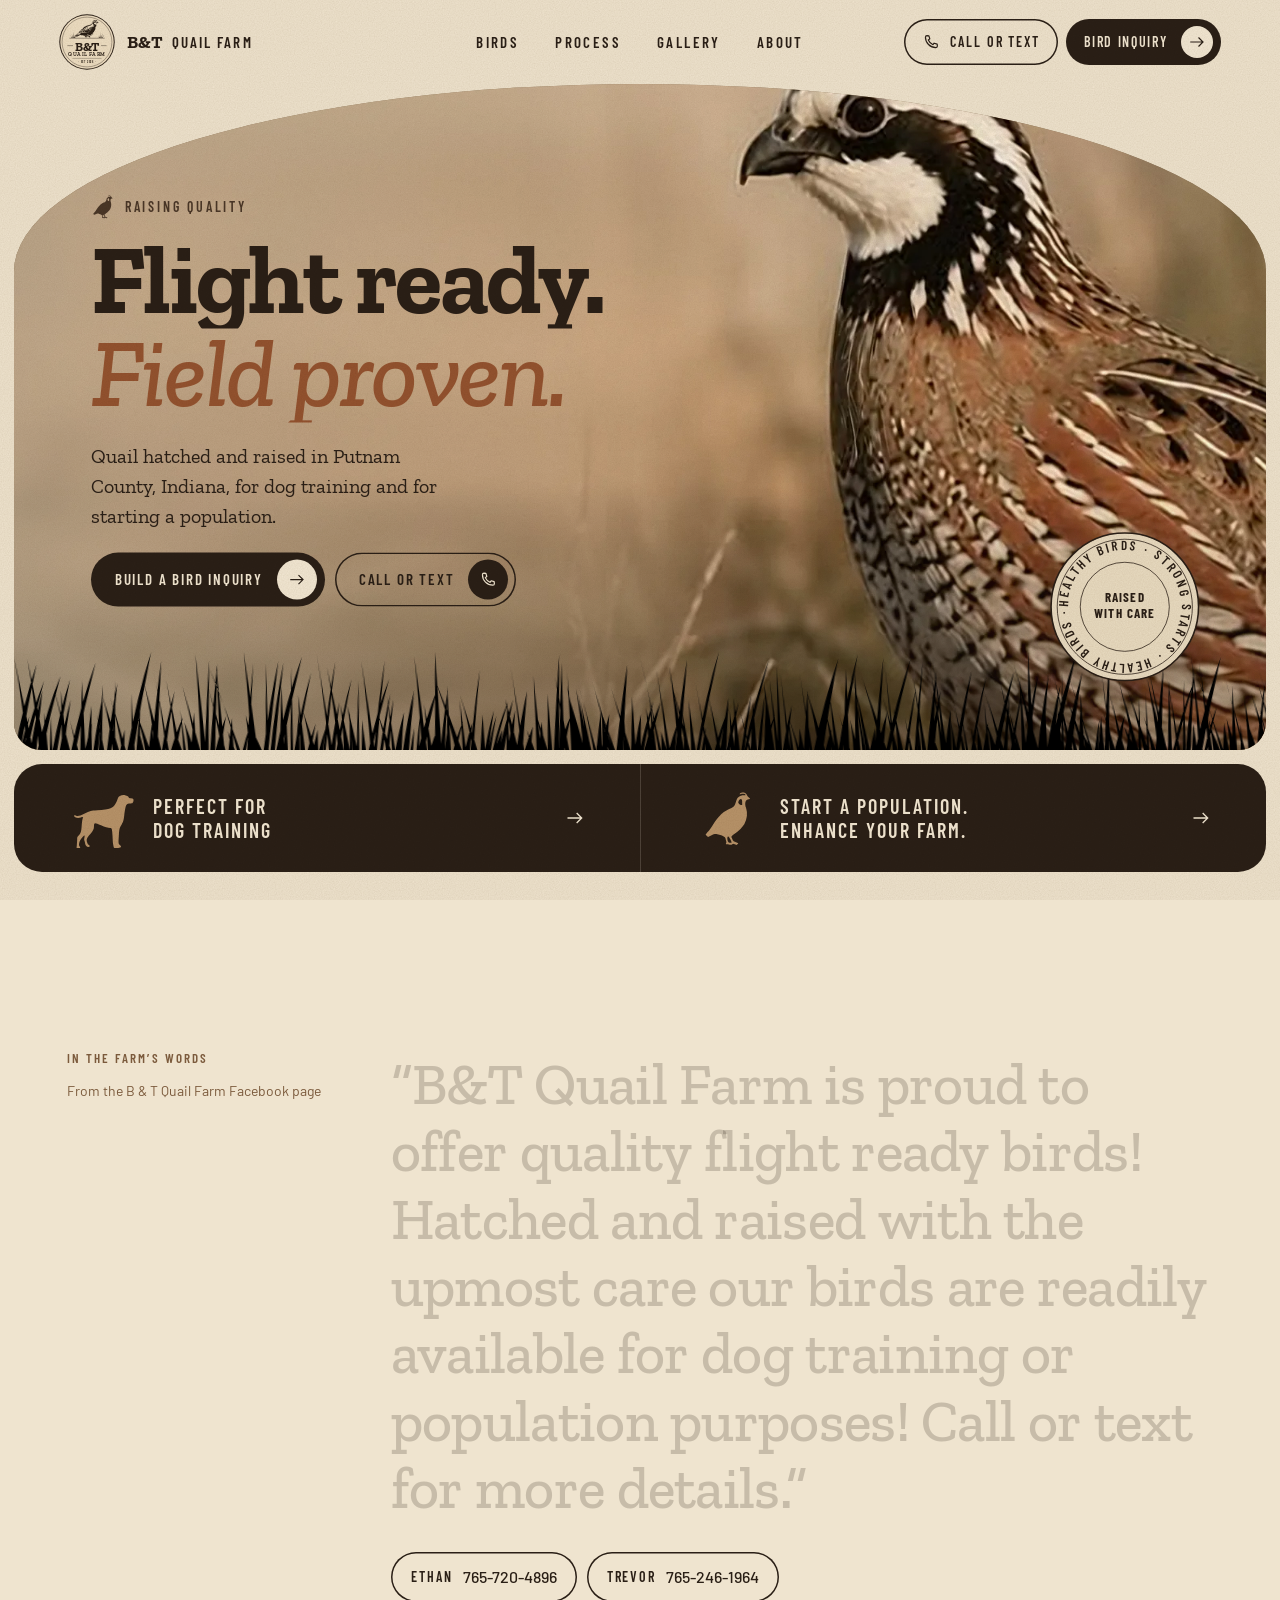
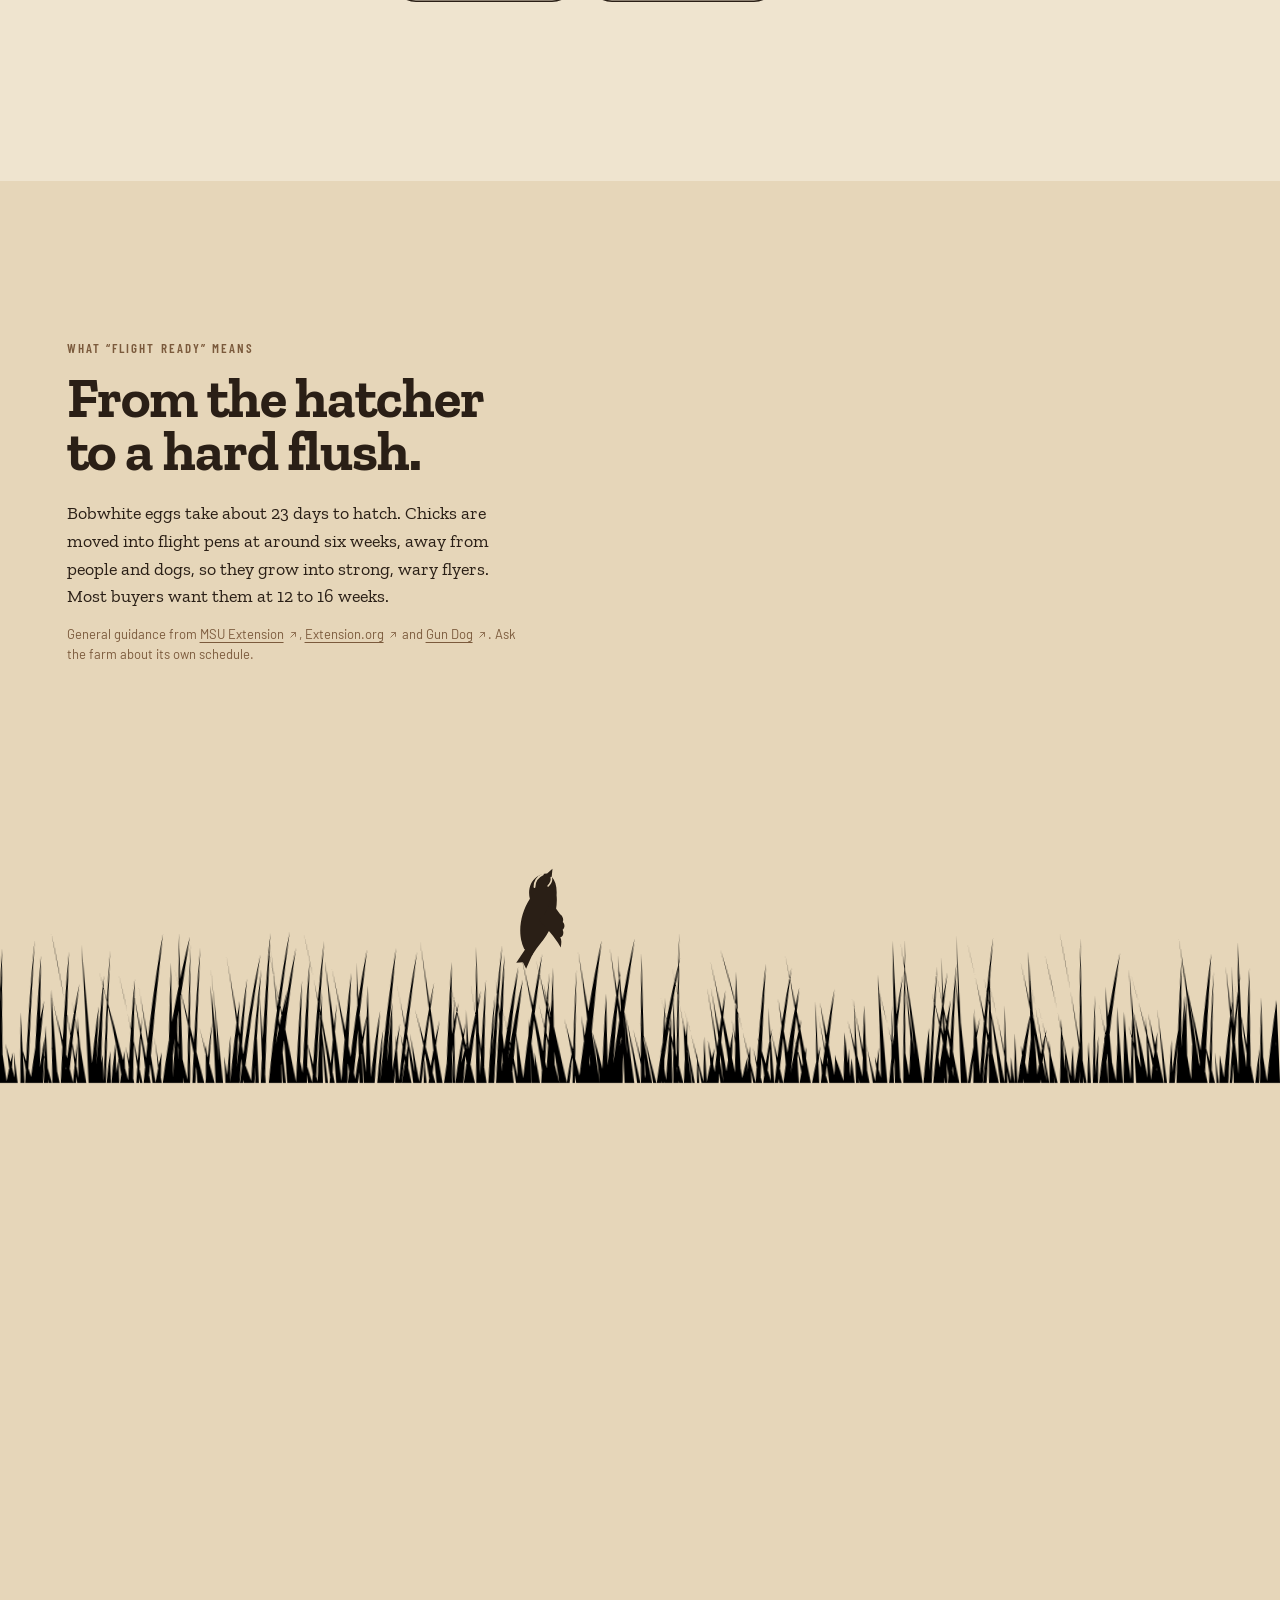
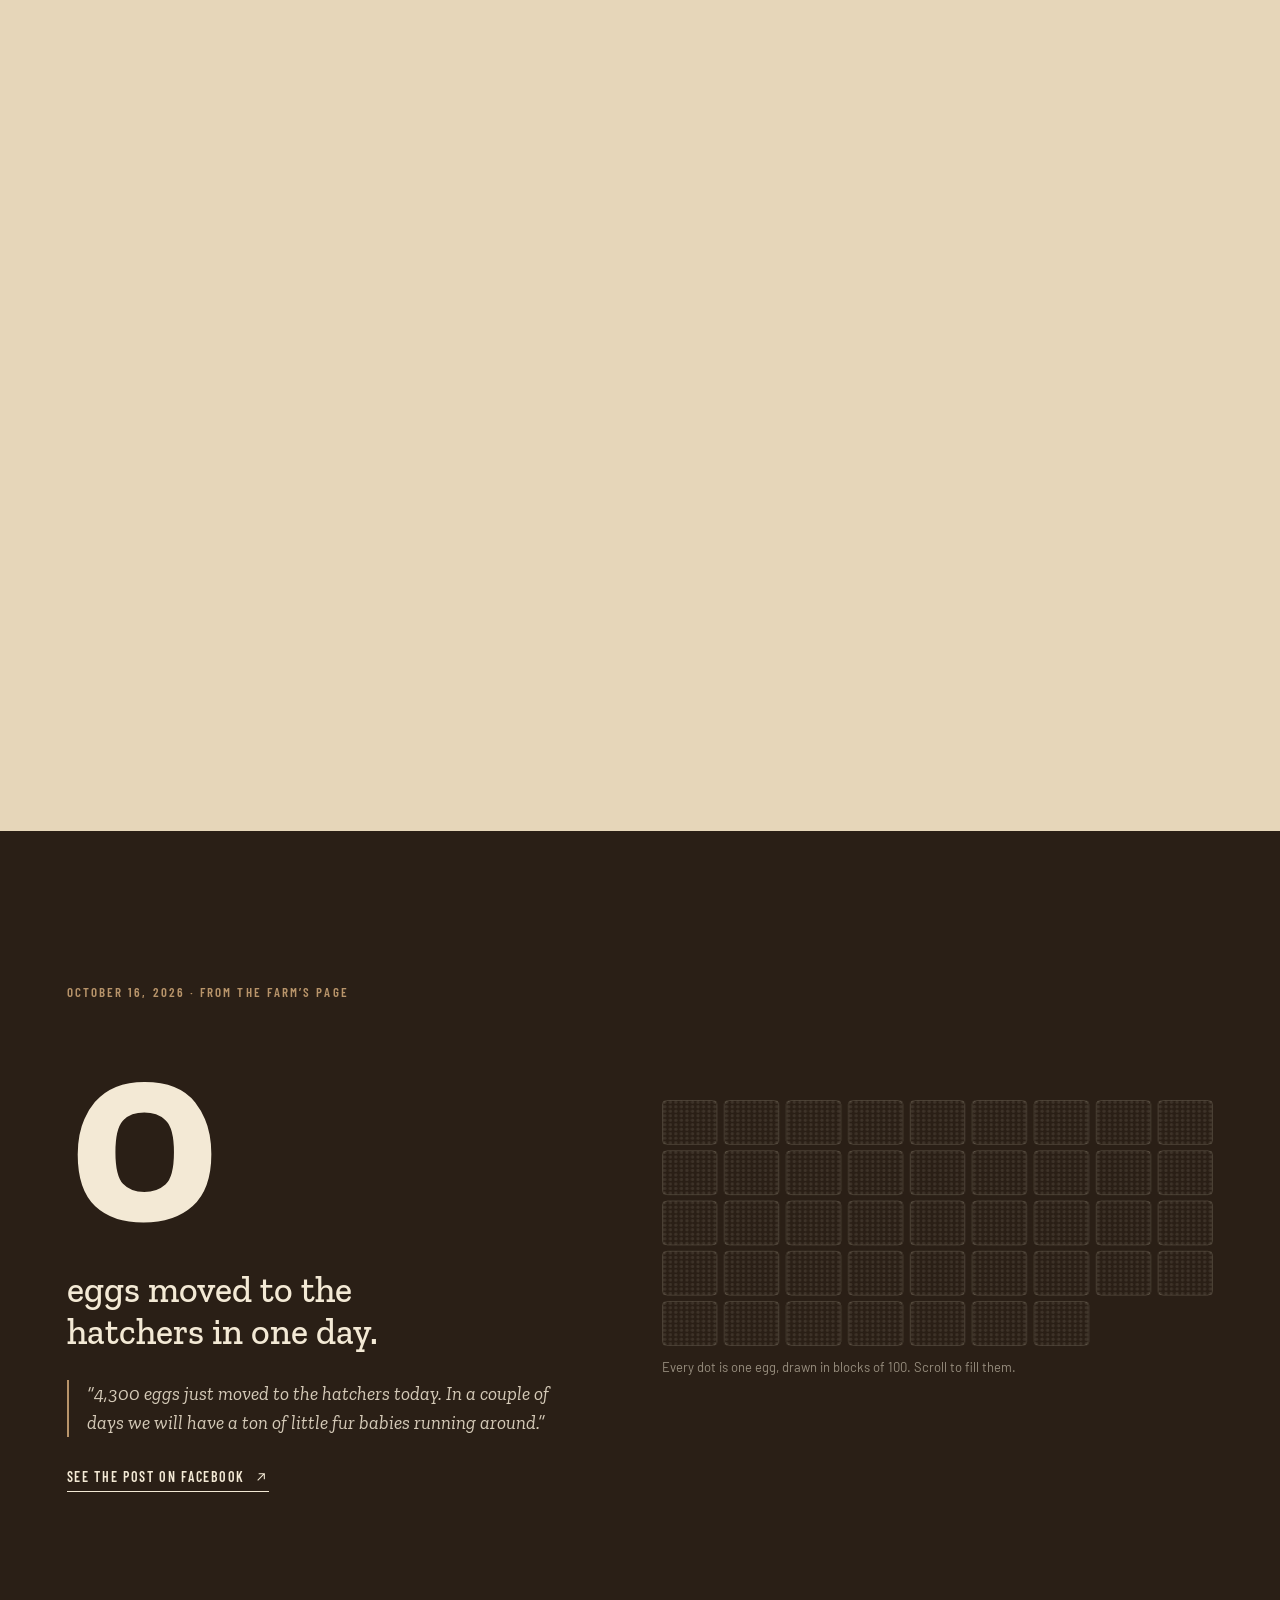
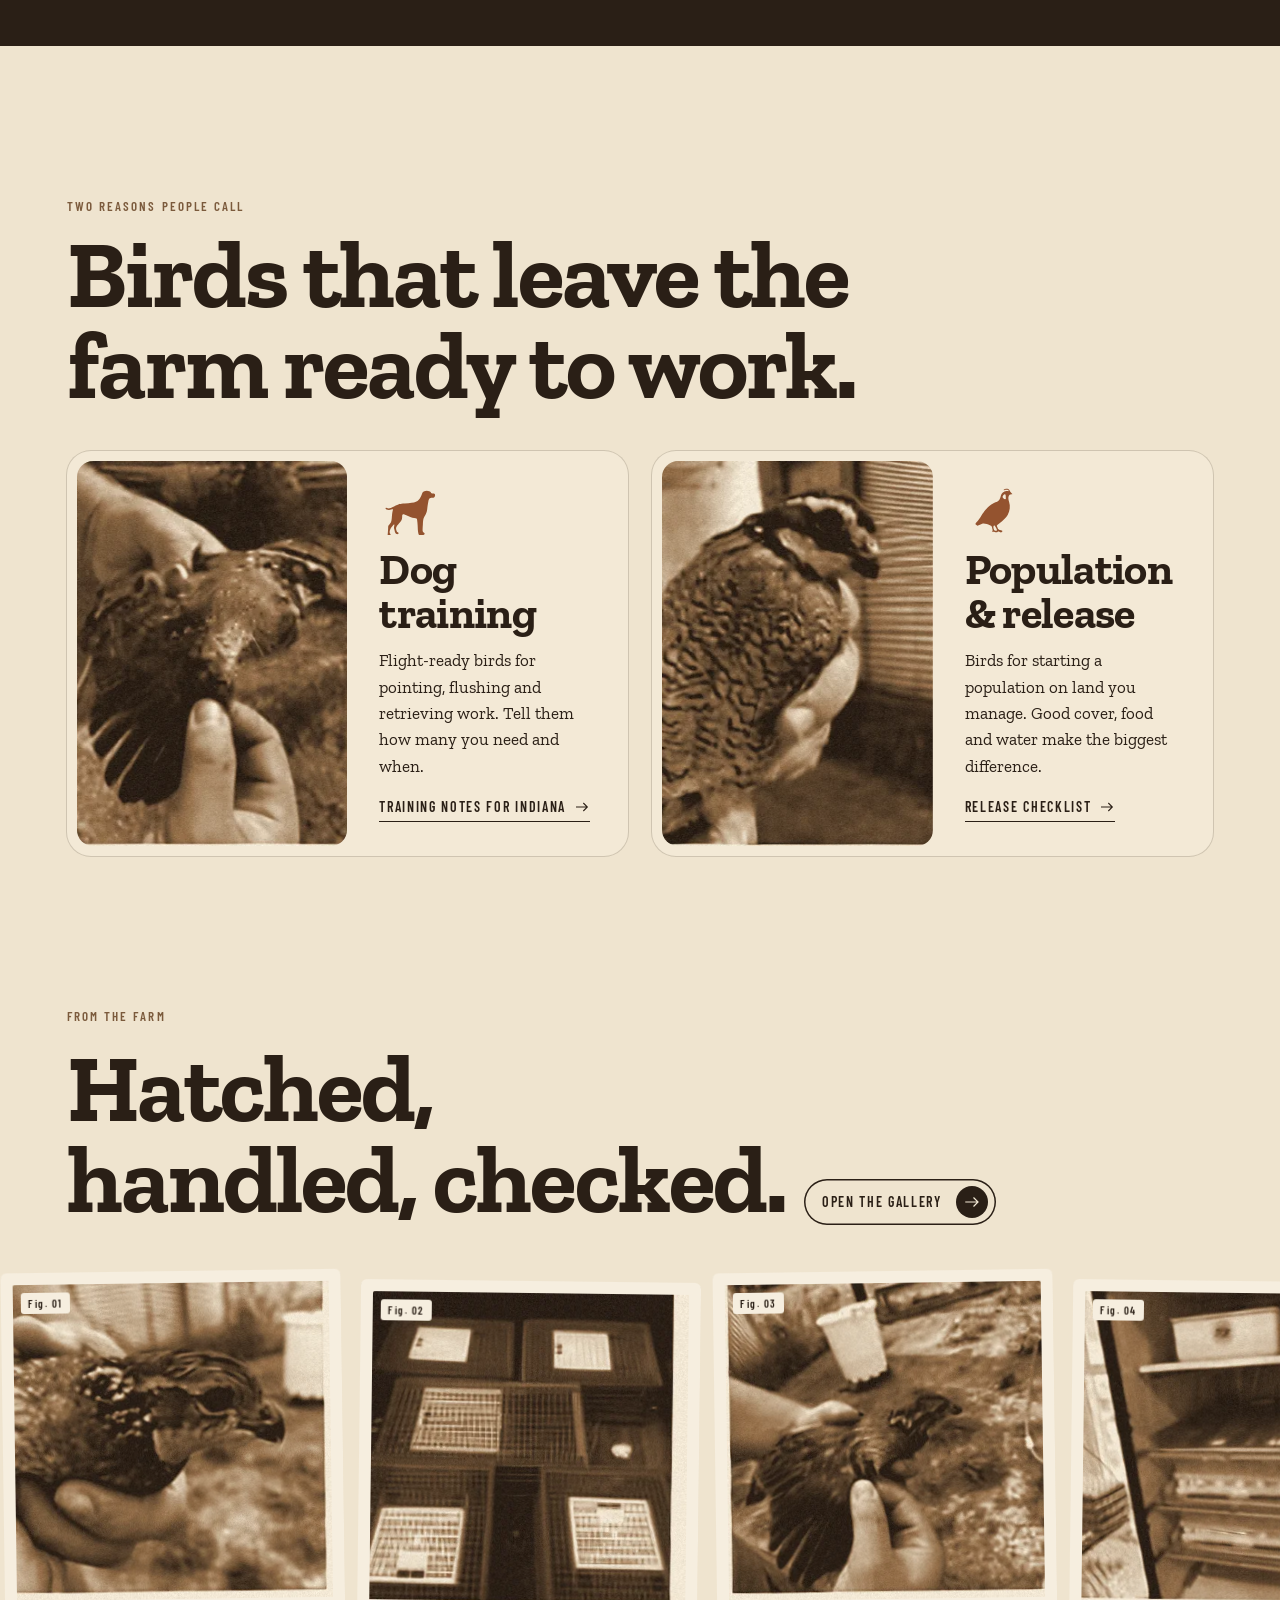
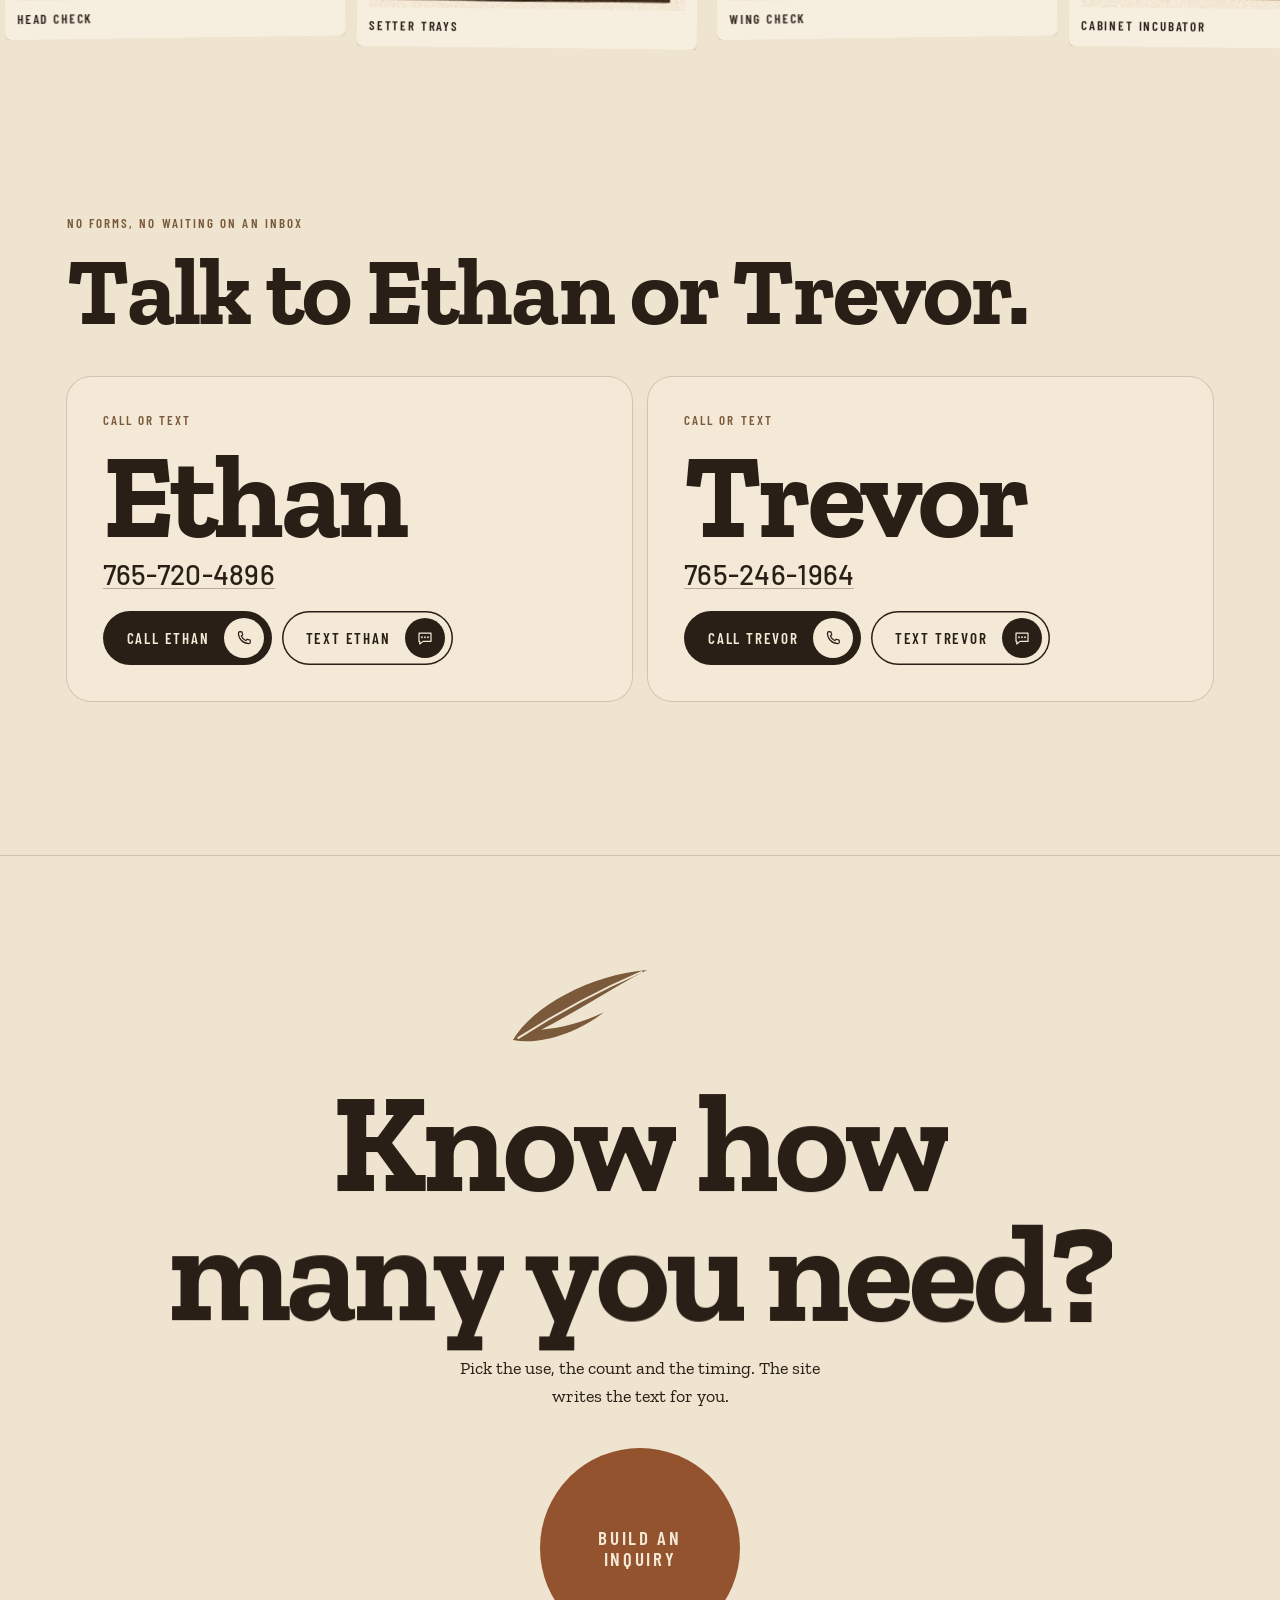
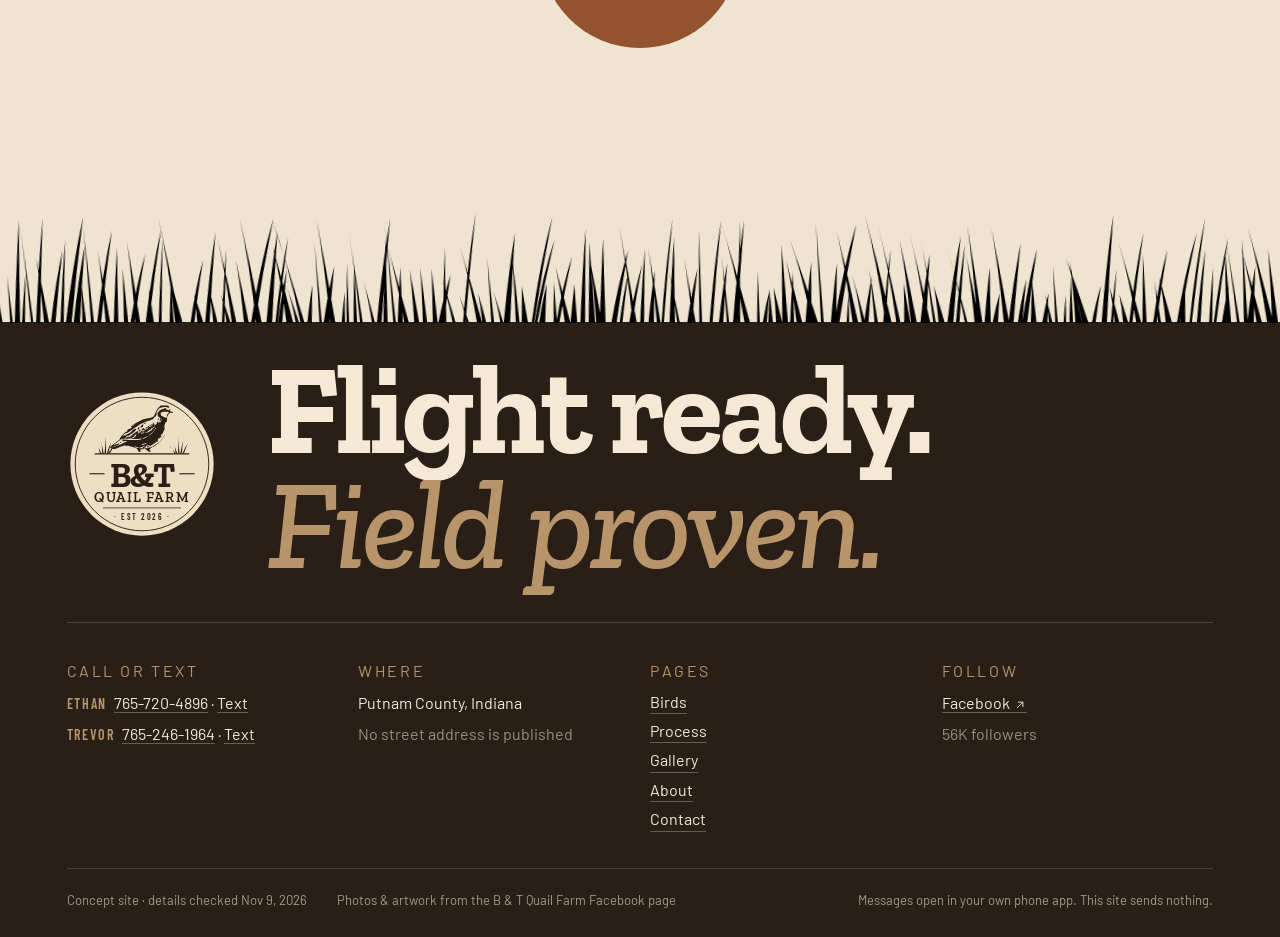
==== index.html @ 7be31422 "B & T Quail Farm concept site" ====
<!doctype html>
<html lang="en" class="no-js">
<head>
<meta charset="utf-8">
<meta name="viewport" content="width=device-width, initial-scale=1, viewport-fit=cover">
<title>B &amp; T Quail Farm · Flight ready quail · Putnam County, Indiana</title>
<meta name="description" content="Flight ready quail, hatched and raised in Putnam County, Indiana, for dog training and population purposes. Call or text Ethan or Trevor.">
<meta name="theme-color" content="#EFE4CF">
<meta property="og:title" content="B &amp; T Quail Farm · Flight ready quail · Putnam County, Indiana"><meta property="og:description" content="Flight ready quail, hatched and raised in Putnam County, Indiana, for dog training and population purposes. Call or text Ethan or Trevor."><meta property="og:type" content="website"><meta property="og:url" content="https://justuseflint.github.io/bt-quail-farm/"><meta property="og:image" content="https://justuseflint.github.io/bt-quail-farm/assets/img/og.jpg">
<meta name="twitter:card" content="summary_large_image">
<meta name="format-detection" content="telephone=no">
<link rel="canonical" href="https://justuseflint.github.io/bt-quail-farm/">
<link rel="icon" href="assets/img/favicon.png" type="image/png"><link rel="apple-touch-icon" href="assets/img/apple-touch-icon.png">
<link rel="preconnect" href="https://fonts.googleapis.com"><link rel="preconnect" href="https://fonts.gstatic.com" crossorigin>
<link rel="stylesheet" href="https://fonts.googleapis.com/css2?family=Zilla+Slab:ital,wght@0,400;0,500;0,600;0,700;1,400;1,500;1,600&family=Barlow+Condensed:wght@500;600;700&family=Barlow:wght@400;500;600&display=swap">
<link rel="stylesheet" href="assets/css/site.css">
<script type="application/ld+json">{"@context":"https://schema.org","@type":"LocalBusiness","name":"B & T Quail Farm","description":"Flight ready quail for dog training or population purposes.","telephone":"+1-765-246-1964","areaServed":"Putnam County, Indiana","address":{"@type":"PostalAddress","addressRegion":"IN","addressCountry":"US"},"sameAs":["https://www.facebook.com/people/B-T-Quail-Farm/61564725734105/"]}</script>
<script>(function(d,w){var h=d.documentElement;h.className=h.className.replace('no-js','js');var rm=w.matchMedia&&w.matchMedia('(prefers-reduced-motion: reduce)').matches;if(!rm){h.classList.add('motion');try{if(sessionStorage.getItem('bt-pt')==='1')h.classList.add('pt-in')}catch(e){}}else{h.classList.add('no-motion')}setTimeout(function(){if(!w.__btReady){h.classList.remove('motion','pt-in');h.classList.add('no-motion')}},4500)})(document,window)</script>
</head>
<body data-page="home">
<svg width="0" height="0" style="position:absolute" aria-hidden="true" focusable="false"><defs>
<symbol id="i-dog" viewBox="0 0 200 180"><path fill="currentColor" d="M27.5 170.8C28.0 165.7 28.4 158.8 28.5 155.5C28.7 147.0 28.6 147.4 33.0 142.6C39.5 135.5 40.9 131.2 42.0 113.8C42.6 105.3 43.8 96.2 44.7 93.3C46.8 86.7 46.3 86.2 39.7 88.5C30.6 91.6 19.0 88.8 19.0 83.6C19.0 81.2 20.7 80.8 23.9 82.5C30.0 85.6 35.3 84.6 49.7 77.5C68.5 68.2 69.2 68.0 88.5 66.9C127.8 64.7 137.3 60.7 145.9 42.7C148.0 38.2 150.1 33.0 150.4 31.3C151.7 25.4 159.4 21.0 168.3 21.0C172.1 21.0 182.0 24.6 182.0 25.9C182.0 28.2 186.4 31.0 189.8 31.0C195.6 31.0 198.3 33.4 197.5 37.9C196.3 44.6 194.9 45.6 186.9 46.3C177.3 47.1 175.7 48.7 173.1 59.9C172.0 64.6 170.6 73.9 169.9 80.5C168.4 95.9 167.0 100.9 162.0 109.3C155.3 120.3 155.0 121.7 153.5 142.9C152.0 165.8 152.1 167.2 156.6 170.8C163.6 176.4 159.9 180.0 147.1 180.0C140.5 180.0 139.1 179.7 138.5 178.2C136.7 173.5 135.1 162.5 135.1 154.0C135.0 143.0 133.3 125.5 132.0 122.2C131.3 120.6 130.2 120.0 127.7 120.0C120.4 120.0 111.9 117.6 100.0 112.0C80.4 102.9 79.0 103.1 79.0 114.9C79.0 123.5 76.4 128.8 67.4 139.0C56.9 150.9 55.7 154.3 58.5 163.8C59.7 167.7 60.8 169.4 62.9 170.5C68.1 173.1 67.4 177.0 61.7 177.0C57.6 177.0 53.4 172.5 52.5 167.0C52.1 164.5 51.1 160.8 50.4 158.6C49.2 155.4 49.2 153.6 50.2 148.9C51.8 140.8 50.7 140.6 44.3 147.5C35.3 157.0 31.5 170.0 35.9 175.6C39.0 179.5 38.6 180.0 32.4 180.0L26.7 180.0L27.5 170.8Z"/></symbol>
<symbol id="i-quail" viewBox="0 0 185 210"><path fill="currentColor" d="M95.3 197.5C93.4 196.7 90.6 196.4 88.5 196.7C84.7 197.3 84.3 196.6 86.2 192.5C87.1 190.5 87.0 188.8 85.7 184.3C84.8 181.1 83.9 177.3 83.6 175.9C82.8 172.0 75.3 167.8 62.6 164.0C49.1 160.1 46.6 160.3 33.2 166.5L22.8 171.3L18.7 168.3C16.4 166.7 14.4 164.8 14.3 164.0C14.1 163.2 17.6 158.4 22.1 153.5C26.5 148.6 32.8 140.0 36.2 134.5C48.8 113.9 53.4 107.8 66.9 93.6C72.9 87.2 88.5 77.0 98.7 72.7C112.7 66.8 116.2 62.8 120.1 48.9C123.6 36.3 126.8 31.9 135.1 28.0C141.5 25.1 142.8 24.8 148.1 25.4C153.5 26.0 154.0 25.9 154.0 24.1C154.0 20.2 144.5 18.6 137.8 21.4C133.5 23.2 131.8 22.0 134.5 19.0C136.7 16.6 144.1 15.0 148.6 16.0C153.0 17.0 157.7 21.3 159.6 26.1C160.4 28.0 163.1 31.3 165.5 33.4C171.1 38.1 171.1 39.0 165.5 39.0C153.5 39.0 149.6 52.3 156.0 71.0C161.7 87.7 159.3 108.9 149.9 125.7C144.3 135.6 130.3 149.9 115.9 160.3C103.7 169.1 103.4 169.6 105.9 175.3C107.0 177.6 108.3 180.7 108.9 182.2C110.0 185.2 113.3 187.2 122.4 190.4C129.6 193.0 130.2 194.1 125.4 197.0L121.8 199.3L116.6 197.1C110.3 194.5 109.8 194.5 107.5 197.0C105.4 199.4 100.1 199.6 95.3 197.5ZM104.9 189.2C104.9 186.1 97.1 172.1 94.6 170.5C90.6 168.1 88.7 176.6 91.4 184.3C93.6 190.2 95.7 192.0 100.7 192.0C104.7 192.0 105.0 191.8 104.9 189.2ZM142.2 56.0C142.0 54.1 141.9 49.9 141.9 46.8C142.1 34.7 132.4 36.2 128.5 48.9C127.4 52.4 135.3 60.2 139.5 59.8C142.3 59.5 142.5 59.2 142.2 56.0Z"/></symbol>
<symbol id="i-engr" viewBox="0 0 430 274"><path fill="currentColor" d="M189.5 266.0C185.0 256.8 184.0 255.7 178.5 254.0C176.3 253.3 171.3 251.0 167.5 249.0C162.8 246.4 158.1 244.8 153.0 244.0C148.9 243.3 143.3 241.9 140.7 240.9C137.9 239.8 133.4 239.0 129.9 239.0C126.6 239.0 120.9 238.5 117.2 237.9C110.8 236.8 110.1 236.9 99.0 240.5C92.7 242.5 82.1 246.6 75.5 249.5C56.5 257.8 54.2 258.4 42.8 257.7C32.1 257.1 27.7 255.4 25.0 250.8C22.7 246.6 24.4 244.9 47.7 227.0C81.5 201.0 82.0 200.6 82.0 196.5C82.0 193.7 83.2 191.6 87.7 186.3C100.5 170.9 122.5 150.0 121.9 153.7C121.2 157.6 124.1 158.2 125.8 154.5C127.3 151.2 127.3 151.0 125.5 151.0C123.3 151.0 125.7 146.5 130.4 142.1C133.3 139.3 134.9 138.6 138.4 138.5C145.2 138.2 157.5 127.0 150.9 127.0C145.9 127.0 149.5 123.1 166.7 110.3C175.5 103.8 195.4 92.6 200.5 91.4C202.2 91.1 204.8 89.9 206.5 89.0C214.4 84.3 229.8 79.5 248.5 76.0C268.1 72.2 281.4 66.5 285.4 60.2C286.7 58.1 290.1 50.5 292.9 43.3C299.5 26.6 304.0 19.6 315.4 8.8L324.5 0.0L346.1 0.0L367.6 -0.0L370.2 2.7C373.3 6.1 375.0 9.3 375.0 11.8C375.0 14.4 367.7 13.8 360.5 10.7C351.9 7.0 338.9 7.6 327.3 12.2C315.7 16.8 313.5 18.5 306.2 27.9C300.8 34.9 300.3 36.0 299.7 41.9C299.3 47.2 299.5 48.6 300.8 49.6C302.2 50.6 302.1 51.2 299.4 55.3C297.8 57.8 295.7 61.2 294.7 63.0C293.8 64.7 291.6 66.7 290.0 67.3C288.3 68.0 287.0 69.2 287.0 70.2C287.0 71.1 285.6 73.1 283.9 74.7C282.2 76.2 279.1 79.2 277.1 81.3C273.2 85.3 272.0 85.7 269.1 83.8C267.5 82.8 266.8 83.1 264.9 85.3C263.1 87.2 259.9 88.6 252.5 90.5C234.6 95.3 209.1 107.0 189.3 119.6C174.1 129.3 164.4 135.9 158.7 140.4C148.5 148.4 129.1 161.0 126.9 161.0C123.0 161.0 106.2 170.0 102.5 174.1C96.9 180.3 98.8 182.3 105.8 177.5C110.7 174.1 114.3 174.3 110.8 177.8C107.7 180.9 111.4 179.6 117.4 175.6C121.0 173.1 125.6 170.4 127.5 169.6C129.5 168.7 132.4 167.1 134.0 166.0C135.5 164.9 138.1 164.0 139.6 164.0C141.8 164.0 144.2 162.1 151.2 154.5C161.4 143.6 164.8 141.0 169.9 139.9C171.9 139.4 174.7 138.8 176.2 138.4C185.3 136.2 176.7 151.1 165.0 157.8C162.5 159.2 159.2 161.5 157.5 163.0C154.8 165.4 148.7 169.8 136.4 178.2C132.0 181.1 128.2 181.8 126.3 179.9C125.5 179.1 124.8 179.4 123.9 181.1C123.2 182.4 120.0 186.4 116.7 190.0L110.8 196.5L102.4 196.6C96.6 196.7 93.4 197.2 92.2 198.2C91.3 199.0 88.4 200.8 85.9 202.3C83.4 203.7 77.9 207.8 73.7 211.3C69.6 214.9 62.3 220.6 57.6 224.0C49.4 229.9 47.0 232.4 47.0 234.9C47.0 236.8 48.7 236.1 53.6 232.0C58.9 227.6 61.6 227.0 63.6 229.8C64.8 231.4 65.2 231.2 69.2 227.2C71.6 224.9 74.3 223.0 75.1 223.0C77.0 223.0 81.4 227.5 80.7 228.7C78.6 232.1 54.2 242.0 37.5 246.3C35.3 246.8 32.8 247.9 32.0 248.6C28.5 251.9 41.7 249.1 50.7 244.6C53.4 243.3 58.6 241.4 62.5 240.5C66.3 239.5 75.1 236.1 82.0 232.8C116.4 216.4 124.0 212.5 123.7 211.6C123.3 210.5 120.0 210.5 107.0 211.3C101.1 211.6 100.2 211.4 97.8 209.1C91.6 203.5 95.4 200.8 107.5 202.1C136.1 205.2 172.2 206.1 186.8 204.0C202.2 201.8 212.0 198.9 212.0 196.4C212.0 194.6 209.8 194.6 197.3 196.5C179.7 199.1 146.0 200.1 146.0 198.0C146.0 197.6 149.1 196.4 153.0 195.5C156.8 194.6 162.0 192.5 164.5 190.9C167.6 188.9 169.8 188.2 171.4 188.6C174.1 189.2 175.8 187.4 174.1 185.7C172.1 183.7 173.0 181.1 177.0 177.1C181.6 172.6 182.0 171.0 178.6 171.0C175.2 171.0 167.3 178.7 166.8 182.5C166.4 186.1 155.1 192.5 147.2 193.5C144.6 193.8 140.2 194.8 137.5 195.7C130.8 197.8 117.5 198.7 116.5 197.0C113.8 192.7 126.3 185.5 136.5 185.5C144.0 185.5 151.0 181.9 151.0 178.1C151.0 175.2 153.8 172.3 158.7 170.0C161.3 168.8 165.2 166.3 167.5 164.6C174.8 158.7 186.6 151.0 188.3 151.0C189.4 151.0 190.0 151.8 190.0 153.4C190.0 154.8 190.4 156.2 191.0 156.5C192.9 157.6 192.0 160.4 188.8 163.7C184.0 168.7 185.7 168.4 195.4 162.6C203.9 157.5 206.9 154.5 207.0 150.9C207.0 148.1 210.0 147.8 211.0 150.4C212.0 153.2 214.5 154.3 216.9 153.0C218.1 152.4 219.8 152.5 221.9 153.3C225.9 154.8 228.4 153.4 228.8 149.4C229.4 144.5 225.1 143.0 220.8 146.8C219.4 147.9 218.5 148.0 215.6 147.0C210.1 145.2 210.8 141.6 217.7 137.0C223.7 132.9 226.3 133.5 228.3 139.2C228.6 140.1 230.0 141.6 231.4 142.5C233.9 144.2 234.2 144.1 240.2 141.0C248.7 136.6 253.0 133.2 253.0 130.9C253.0 127.8 248.3 128.6 243.5 132.6C238.8 136.4 234.8 136.9 234.2 133.7C233.9 132.4 235.3 131.3 239.7 129.3C242.9 127.9 246.9 125.6 248.6 124.3C250.3 123.0 252.2 122.0 252.9 122.0C253.6 122.0 255.9 120.2 258.1 118.1C261.5 114.6 266.9 112.0 270.7 112.0C273.1 112.0 279.0 105.8 279.0 103.4C279.0 100.2 280.6 100.3 281.4 103.6C281.8 105.0 283.6 107.0 285.5 108.1C289.1 110.3 289.2 112.0 285.6 115.0C283.2 116.9 283.7 119.0 286.4 119.0C287.9 119.0 290.1 117.5 292.5 114.8C294.6 112.4 297.4 109.8 298.9 108.9C300.9 107.7 301.5 106.5 301.6 103.7C301.6 99.9 306.6 94.0 309.7 94.0C311.6 94.0 311.3 96.4 309.0 98.5C307.2 100.1 306.2 104.0 307.6 104.0C308.7 104.0 312.6 101.7 314.8 99.6C317.1 97.5 317.2 97.5 318.6 99.4C321.2 103.0 324.9 98.9 327.6 89.5C330.3 80.4 330.3 80.0 329.1 80.0C328.6 80.0 327.7 81.5 327.1 83.2C325.3 88.2 320.9 94.0 318.9 94.0C316.2 94.0 316.5 91.3 319.7 86.7C323.7 81.0 322.6 71.0 318.0 71.0C316.6 71.0 315.6 70.0 314.8 67.9C314.1 65.8 313.2 65.0 312.1 65.3C307.5 66.6 307.5 66.6 307.3 62.0C307.3 59.5 306.7 54.9 306.0 51.8C304.9 46.3 304.9 45.8 307.3 41.7C312.6 32.7 322.9 25.1 334.0 21.9C336.5 21.2 339.8 19.8 341.3 18.7C349.2 13.3 362.5 17.4 359.0 24.1C357.5 26.7 358.3 27.5 360.8 26.1C363.7 24.5 366.7 24.7 370.0 26.6C373.4 28.7 376.0 27.9 376.0 24.8C376.0 20.1 377.8 19.2 380.6 22.5L383.3 25.4L380.0 28.1C375.8 31.6 376.2 34.4 381.0 34.8C382.9 35.0 384.9 35.6 385.4 36.1C386.0 36.6 388.1 37.0 390.1 37.0C392.9 37.0 394.3 37.6 395.4 39.2C398.5 43.6 397.7 44.2 389.7 43.5C380.7 42.6 378.6 43.5 371.4 51.2C364.0 59.0 361.6 66.5 361.5 83.2C361.4 96.0 360.2 100.6 357.6 98.0C357.1 97.5 356.2 97.0 355.8 97.0C353.6 97.0 343.0 128.6 343.0 135.3C343.0 139.6 344.7 137.6 346.0 131.7C346.6 128.9 347.8 125.2 348.6 123.5C350.0 120.5 350.0 120.6 349.4 125.5C349.1 128.2 348.8 132.4 348.9 134.6C349.0 137.8 348.2 140.0 345.7 143.8C343.8 146.5 341.0 152.4 339.4 157.0C336.4 165.8 332.3 171.4 329.6 170.4C328.5 170.0 327.4 171.3 325.5 175.6C322.7 182.0 322.7 184.6 325.5 181.2C328.1 178.3 329.0 178.4 329.0 181.8C329.0 185.9 326.4 189.0 323.0 189.0C320.7 189.0 319.5 189.8 317.8 192.5C316.5 194.4 314.7 196.0 313.7 196.0C310.9 196.0 306.0 198.9 306.0 200.5C306.0 201.3 306.7 202.0 307.5 202.0C309.1 202.0 309.5 204.1 308.2 205.4C307.8 205.8 307.0 208.3 306.5 210.8C305.5 215.3 305.3 215.5 302.4 215.2C299.8 215.0 298.2 215.9 292.7 220.9C289.1 224.1 283.3 228.2 279.8 229.9C272.9 233.3 272.0 233.9 264.4 238.7C261.2 240.6 258.5 241.7 257.2 241.4C255.9 241.0 254.1 241.9 251.7 243.9C248.0 247.2 243.3 248.0 242.4 245.5C241.5 243.2 243.6 241.4 248.8 240.0C255.9 238.2 258.0 237.2 258.0 235.5C258.0 233.6 254.9 233.6 246.8 235.6C240.5 237.1 237.0 239.7 237.0 242.9C236.9 245.7 233.4 249.3 228.9 250.9C225.8 252.1 224.4 253.2 224.0 255.0C223.3 257.8 215.9 260.2 210.7 259.2C205.2 258.3 202.3 264.4 205.0 271.4L206.0 274.0L199.7 274.0L193.4 274.0L189.5 266.0ZM251.0 273.2C251.0 272.8 248.2 270.2 244.9 267.5C241.5 264.8 238.2 262.0 237.6 261.4C235.5 259.4 232.2 258.0 229.6 258.0C226.6 258.0 226.3 256.9 228.8 254.8C230.0 253.7 232.3 253.3 236.8 253.5C241.6 253.7 243.6 253.4 245.3 252.0C246.8 250.8 248.5 250.4 250.7 250.7C253.1 251.1 254.1 250.8 254.6 249.6C255.1 248.4 256.0 248.1 258.9 248.6C261.9 249.1 263.2 248.7 265.6 246.7C267.3 245.3 269.9 244.3 271.9 244.2C274.1 244.2 276.6 243.0 279.1 241.1C281.2 239.4 283.9 237.6 285.2 237.1C288.5 235.9 309.2 221.8 315.2 216.7C322.1 211.0 338.5 190.2 345.1 178.8C349.5 171.3 351.3 169.5 350.1 173.8C346.9 184.9 324.0 213.6 309.1 225.3C299.3 233.0 281.4 244.7 274.5 248.0C267.9 251.1 258.0 259.5 258.0 261.8C258.0 262.5 259.5 264.7 261.3 266.7C268.1 274.5 268.2 274.0 259.1 274.0C254.7 274.0 251.0 273.7 251.0 273.2ZM214.8 253.4C216.0 253.0 217.0 252.0 217.0 251.0C217.0 249.0 221.4 245.0 223.5 245.0C225.1 245.0 230.0 241.2 230.0 239.9C230.0 238.1 226.1 239.0 221.3 242.0C215.1 245.8 202.8 250.0 197.6 250.0L193.5 250.1L195.9 252.0C198.3 254.0 209.3 254.8 214.8 253.4ZM191.2 250.6C193.4 249.0 192.5 248.0 189.1 248.0C186.2 248.0 176.1 245.5 175.2 244.5C174.8 244.2 175.1 243.0 175.8 242.0C177.3 239.6 175.5 239.2 172.6 241.3C169.6 243.5 171.1 246.3 176.9 249.2C182.8 252.2 188.4 252.7 191.2 250.6ZM220.7 231.9C222.2 231.2 226.1 230.4 229.4 229.9C235.0 229.2 240.0 226.7 240.4 224.5C240.6 222.7 235.2 222.8 229.2 224.6C226.1 225.6 222.6 226.5 221.5 226.5C220.4 226.6 218.3 226.7 216.8 226.8C214.9 226.9 213.6 227.9 212.5 230.0L210.9 233.0L214.4 233.0C216.3 233.0 219.1 232.5 220.7 231.9ZM84.2 221.3C80.9 220.0 85.2 215.0 89.7 215.0C91.4 215.0 92.0 215.6 92.0 217.1C92.0 220.6 87.9 222.8 84.2 221.3ZM234.5 190.8C246.1 185.4 251.0 182.5 251.0 180.9C251.0 179.5 248.0 180.5 238.5 185.0C234.1 187.1 228.0 189.6 225.0 190.5C218.5 192.6 215.3 194.9 217.2 196.2C219.1 197.4 222.3 196.4 234.5 190.8ZM259.1 176.2C269.4 169.6 296.0 138.1 296.0 132.6C295.9 130.7 295.6 130.8 293.0 133.8C291.3 135.6 290.0 137.8 290.0 138.7C290.0 140.7 286.1 146.1 280.4 152.0C266.3 166.6 261.9 170.9 257.5 174.7C251.7 179.5 252.6 180.3 259.1 176.2ZM213.4 165.5C213.8 164.3 214.9 164.1 217.8 164.6C222.0 165.3 224.7 163.3 223.6 160.5C222.7 158.0 219.9 157.5 216.8 159.3C215.1 160.2 212.8 161.0 211.5 161.0C208.6 161.0 205.9 163.5 206.6 165.5C207.4 167.5 212.6 167.4 213.4 165.5ZM240.5 161.0C240.8 160.4 243.4 160.0 246.3 160.0C250.9 160.0 251.8 159.6 255.1 156.2C261.7 149.5 267.0 146.0 270.5 146.0C274.3 146.0 276.0 144.2 273.8 142.6C271.5 140.9 272.7 139.2 278.0 136.5C282.9 134.0 288.0 128.9 288.0 126.4C288.0 123.8 283.8 124.9 280.5 128.4C278.8 130.3 275.3 132.8 272.9 134.0C270.5 135.3 266.6 138.0 264.3 140.1C262.1 142.1 258.4 144.8 256.2 145.9C254.0 147.0 251.9 148.8 251.5 149.9C251.2 150.9 249.8 152.1 248.4 152.4C247.0 152.8 245.1 154.4 244.2 156.0C242.6 158.8 242.1 159.0 237.5 158.7C233.5 158.5 232.5 158.8 232.2 160.2C231.8 162.2 239.3 162.9 240.5 161.0ZM195.5 150.6C193.2 146.3 194.0 144.4 198.5 143.6C205.2 142.3 206.6 145.2 201.9 150.5C198.1 154.8 197.8 154.8 195.5 150.6ZM189.0 141.1C187.2 137.7 187.9 134.2 191.2 129.5C194.7 124.5 197.7 123.8 197.2 128.0C197.1 129.4 197.0 132.4 197.0 134.8C197.0 137.2 196.5 140.0 196.0 141.0C194.6 143.6 190.4 143.6 189.0 141.1ZM205.1 128.6C204.2 127.5 204.0 126.3 204.6 125.1C206.1 122.0 216.9 112.7 218.4 113.3C220.9 114.3 221.4 121.0 219.2 123.9C215.8 128.6 207.4 131.4 205.1 128.6ZM265.1 124.8C266.7 123.0 268.7 120.7 269.5 119.8C270.3 118.8 272.0 118.0 273.3 118.0C275.8 118.0 280.0 115.4 280.0 113.9C280.0 111.8 273.3 113.1 269.4 115.9C267.3 117.5 263.2 119.5 260.5 120.3C255.3 121.8 253.8 123.9 256.0 126.5C258.1 129.0 261.9 128.2 265.1 124.8ZM163.8 119.2C169.4 115.4 170.5 113.0 166.6 113.0C164.2 113.0 156.0 120.8 156.0 123.0C156.0 124.3 156.7 124.0 163.8 119.2ZM221.0 110.5C221.0 107.2 230.9 101.3 237.9 100.3L241.5 99.8L238.2 102.9C236.4 104.6 233.9 106.0 232.5 106.0C231.2 106.0 228.5 107.3 226.7 109.0C222.9 112.3 221.0 112.8 221.0 110.5ZM307.0 85.0C307.0 82.2 312.4 74.0 314.2 74.0C316.3 74.0 314.9 81.2 312.4 83.5C309.6 86.1 307.0 86.8 307.0 85.0ZM360.0 71.6C360.0 71.5 360.5 68.8 361.1 65.6C361.9 61.2 361.8 59.5 360.9 58.4C359.1 56.2 361.4 52.6 367.7 48.3C373.8 44.1 373.9 44.0 370.4 40.1L367.8 37.1L356.6 37.5C350.5 37.8 344.1 37.5 342.3 36.9C339.4 36.0 338.2 36.3 331.8 39.7L324.5 43.5L324.2 49.0C323.8 57.1 326.3 60.4 336.9 65.7C348.2 71.4 356.0 74.0 358.2 72.8C359.2 72.3 360.0 71.8 360.0 71.6Z"/></symbol>
<symbol id="i-fly-up" viewBox="0 0 120 82"><g fill="currentColor"><path d="M66 34 C 66 25, 68 15, 74 7 C 76 13, 80 17, 84 21 C 82 26, 80 30, 78 34 Z" opacity=".55"/><path d="M30 48 L 10 44.5 L 13 50.5 L 8.5 56 L 30 56 Z"/><path d="M26 46 C 36 34, 56 28, 74 31 C 80 26, 90 24, 97 28.5 C 101 31, 103 34, 104 36.5 L 110.5 39.5 L 103 42 C 101 47, 96 51, 88 54 C 76 61, 56 64, 42 60 C 34 58, 28 56.5, 22 56 Z"/></g><path d="M86.5 30.5 C 91 28.5, 97 29, 101.5 33" fill="none" stroke="var(--stripe,#EEDFC4)" stroke-width="1.8" stroke-linecap="round"/><path d="M93 42.5 C 97 44, 100 43.5, 102 42" fill="none" stroke="var(--stripe,#EEDFC4)" stroke-width="1.6" stroke-linecap="round"/><path fill="currentColor" d="M60 38 C 56 29, 49 17, 38 5 C 43 5.5, 47 6.5, 50 9 C 51 5.5, 55 5, 58 7.5 C 59.5 4.5, 64 4.5, 66 8 C 68 6.5, 71.5 7.5, 72.5 11 C 76 19, 79 29, 79.5 37 C 73 40.5, 66 41, 60 38 Z"/></symbol>
<symbol id="i-fly-dn" viewBox="0 0 120 82"><g fill="currentColor"><path d="M30 48 L 10 44.5 L 13 50.5 L 8.5 56 L 30 56 Z"/><path d="M26 46 C 36 34, 56 28, 74 31 C 80 26, 90 24, 97 28.5 C 101 31, 103 34, 104 36.5 L 110.5 39.5 L 103 42 C 101 47, 96 51, 88 54 C 76 61, 56 64, 42 60 C 34 58, 28 56.5, 22 56 Z"/></g><path d="M86.5 30.5 C 91 28.5, 97 29, 101.5 33" fill="none" stroke="var(--stripe,#EEDFC4)" stroke-width="1.8" stroke-linecap="round"/><path d="M93 42.5 C 97 44, 100 43.5, 102 42" fill="none" stroke="var(--stripe,#EEDFC4)" stroke-width="1.6" stroke-linecap="round"/><path fill="currentColor" d="M58 48 C 54 58, 50 68, 42 79 C 46 78, 49 77, 51 74.5 C 53 77, 57 76, 59 73.5 C 61.5 75, 65 73.5, 66 70.5 C 69 70.5, 71.5 68, 72 65 C 75 60, 78 55, 80 50 C 72 52, 64 51, 58 48 Z"/></symbol>
<symbol id="badge" viewBox="0 0 400 400">
 <circle cx="200" cy="200" r="198" fill="#2A1F16"/><circle cx="200" cy="200" r="191" fill="#EEDFC4"/><circle cx="200" cy="200" r="178" fill="none" stroke="#2A1F16" stroke-width="2.5"/>
 <g fill="#2A1F16"><path d="M94 172Q94.2 151.6 90 138Q94.6 155 98 172ZM100 172Q102.6 144.4 104 126Q103.8 149 104 172ZM106 172Q111 154 118 142Q113 157 110 172ZM88 172Q86.4 156.4 78 146Q86.2 159 92 172ZM110 172Q116.8 158.8 128 150Q119.4 161 114 172ZM302 172Q305.8 151.6 310 138Q307.4 155 306 172ZM296 172Q297.4 144.4 296 126Q298.2 149 300 172ZM290 172Q289 154 282 142Q289 157 294 172ZM308 172Q313.6 156.4 322 146Q315.8 159 312 172ZM286 172Q283.2 158.8 272 150Q282.6 161 290 172Z"/></g>
 <g transform="translate(104 44) scale(.45)" fill="#2A1F16"><path d="M189.5 266.0C185.0 256.8 184.0 255.7 178.5 254.0C176.3 253.3 171.3 251.0 167.5 249.0C162.8 246.4 158.1 244.8 153.0 244.0C148.9 243.3 143.3 241.9 140.7 240.9C137.9 239.8 133.4 239.0 129.9 239.0C126.6 239.0 120.9 238.5 117.2 237.9C110.8 236.8 110.1 236.9 99.0 240.5C92.7 242.5 82.1 246.6 75.5 249.5C56.5 257.8 54.2 258.4 42.8 257.7C32.1 257.1 27.7 255.4 25.0 250.8C22.7 246.6 24.4 244.9 47.7 227.0C81.5 201.0 82.0 200.6 82.0 196.5C82.0 193.7 83.2 191.6 87.7 186.3C100.5 170.9 122.5 150.0 121.9 153.7C121.2 157.6 124.1 158.2 125.8 154.5C127.3 151.2 127.3 151.0 125.5 151.0C123.3 151.0 125.7 146.5 130.4 142.1C133.3 139.3 134.9 138.6 138.4 138.5C145.2 138.2 157.5 127.0 150.9 127.0C145.9 127.0 149.5 123.1 166.7 110.3C175.5 103.8 195.4 92.6 200.5 91.4C202.2 91.1 204.8 89.9 206.5 89.0C214.4 84.3 229.8 79.5 248.5 76.0C268.1 72.2 281.4 66.5 285.4 60.2C286.7 58.1 290.1 50.5 292.9 43.3C299.5 26.6 304.0 19.6 315.4 8.8L324.5 0.0L346.1 0.0L367.6 -0.0L370.2 2.7C373.3 6.1 375.0 9.3 375.0 11.8C375.0 14.4 367.7 13.8 360.5 10.7C351.9 7.0 338.9 7.6 327.3 12.2C315.7 16.8 313.5 18.5 306.2 27.9C300.8 34.9 300.3 36.0 299.7 41.9C299.3 47.2 299.5 48.6 300.8 49.6C302.2 50.6 302.1 51.2 299.4 55.3C297.8 57.8 295.7 61.2 294.7 63.0C293.8 64.7 291.6 66.7 290.0 67.3C288.3 68.0 287.0 69.2 287.0 70.2C287.0 71.1 285.6 73.1 283.9 74.7C282.2 76.2 279.1 79.2 277.1 81.3C273.2 85.3 272.0 85.7 269.1 83.8C267.5 82.8 266.8 83.1 264.9 85.3C263.1 87.2 259.9 88.6 252.5 90.5C234.6 95.3 209.1 107.0 189.3 119.6C174.1 129.3 164.4 135.9 158.7 140.4C148.5 148.4 129.1 161.0 126.9 161.0C123.0 161.0 106.2 170.0 102.5 174.1C96.9 180.3 98.8 182.3 105.8 177.5C110.7 174.1 114.3 174.3 110.8 177.8C107.7 180.9 111.4 179.6 117.4 175.6C121.0 173.1 125.6 170.4 127.5 169.6C129.5 168.7 132.4 167.1 134.0 166.0C135.5 164.9 138.1 164.0 139.6 164.0C141.8 164.0 144.2 162.1 151.2 154.5C161.4 143.6 164.8 141.0 169.9 139.9C171.9 139.4 174.7 138.8 176.2 138.4C185.3 136.2 176.7 151.1 165.0 157.8C162.5 159.2 159.2 161.5 157.5 163.0C154.8 165.4 148.7 169.8 136.4 178.2C132.0 181.1 128.2 181.8 126.3 179.9C125.5 179.1 124.8 179.4 123.9 181.1C123.2 182.4 120.0 186.4 116.7 190.0L110.8 196.5L102.4 196.6C96.6 196.7 93.4 197.2 92.2 198.2C91.3 199.0 88.4 200.8 85.9 202.3C83.4 203.7 77.9 207.8 73.7 211.3C69.6 214.9 62.3 220.6 57.6 224.0C49.4 229.9 47.0 232.4 47.0 234.9C47.0 236.8 48.7 236.1 53.6 232.0C58.9 227.6 61.6 227.0 63.6 229.8C64.8 231.4 65.2 231.2 69.2 227.2C71.6 224.9 74.3 223.0 75.1 223.0C77.0 223.0 81.4 227.5 80.7 228.7C78.6 232.1 54.2 242.0 37.5 246.3C35.3 246.8 32.8 247.9 32.0 248.6C28.5 251.9 41.7 249.1 50.7 244.6C53.4 243.3 58.6 241.4 62.5 240.5C66.3 239.5 75.1 236.1 82.0 232.8C116.4 216.4 124.0 212.5 123.7 211.6C123.3 210.5 120.0 210.5 107.0 211.3C101.1 211.6 100.2 211.4 97.8 209.1C91.6 203.5 95.4 200.8 107.5 202.1C136.1 205.2 172.2 206.1 186.8 204.0C202.2 201.8 212.0 198.9 212.0 196.4C212.0 194.6 209.8 194.6 197.3 196.5C179.7 199.1 146.0 200.1 146.0 198.0C146.0 197.6 149.1 196.4 153.0 195.5C156.8 194.6 162.0 192.5 164.5 190.9C167.6 188.9 169.8 188.2 171.4 188.6C174.1 189.2 175.8 187.4 174.1 185.7C172.1 183.7 173.0 181.1 177.0 177.1C181.6 172.6 182.0 171.0 178.6 171.0C175.2 171.0 167.3 178.7 166.8 182.5C166.4 186.1 155.1 192.5 147.2 193.5C144.6 193.8 140.2 194.8 137.5 195.7C130.8 197.8 117.5 198.7 116.5 197.0C113.8 192.7 126.3 185.5 136.5 185.5C144.0 185.5 151.0 181.9 151.0 178.1C151.0 175.2 153.8 172.3 158.7 170.0C161.3 168.8 165.2 166.3 167.5 164.6C174.8 158.7 186.6 151.0 188.3 151.0C189.4 151.0 190.0 151.8 190.0 153.4C190.0 154.8 190.4 156.2 191.0 156.5C192.9 157.6 192.0 160.4 188.8 163.7C184.0 168.7 185.7 168.4 195.4 162.6C203.9 157.5 206.9 154.5 207.0 150.9C207.0 148.1 210.0 147.8 211.0 150.4C212.0 153.2 214.5 154.3 216.9 153.0C218.1 152.4 219.8 152.5 221.9 153.3C225.9 154.8 228.4 153.4 228.8 149.4C229.4 144.5 225.1 143.0 220.8 146.8C219.4 147.9 218.5 148.0 215.6 147.0C210.1 145.2 210.8 141.6 217.7 137.0C223.7 132.9 226.3 133.5 228.3 139.2C228.6 140.1 230.0 141.6 231.4 142.5C233.9 144.2 234.2 144.1 240.2 141.0C248.7 136.6 253.0 133.2 253.0 130.9C253.0 127.8 248.3 128.6 243.5 132.6C238.8 136.4 234.8 136.9 234.2 133.7C233.9 132.4 235.3 131.3 239.7 129.3C242.9 127.9 246.9 125.6 248.6 124.3C250.3 123.0 252.2 122.0 252.9 122.0C253.6 122.0 255.9 120.2 258.1 118.1C261.5 114.6 266.9 112.0 270.7 112.0C273.1 112.0 279.0 105.8 279.0 103.4C279.0 100.2 280.6 100.3 281.4 103.6C281.8 105.0 283.6 107.0 285.5 108.1C289.1 110.3 289.2 112.0 285.6 115.0C283.2 116.9 283.7 119.0 286.4 119.0C287.9 119.0 290.1 117.5 292.5 114.8C294.6 112.4 297.4 109.8 298.9 108.9C300.9 107.7 301.5 106.5 301.6 103.7C301.6 99.9 306.6 94.0 309.7 94.0C311.6 94.0 311.3 96.4 309.0 98.5C307.2 100.1 306.2 104.0 307.6 104.0C308.7 104.0 312.6 101.7 314.8 99.6C317.1 97.5 317.2 97.5 318.6 99.4C321.2 103.0 324.9 98.9 327.6 89.5C330.3 80.4 330.3 80.0 329.1 80.0C328.6 80.0 327.7 81.5 327.1 83.2C325.3 88.2 320.9 94.0 318.9 94.0C316.2 94.0 316.5 91.3 319.7 86.7C323.7 81.0 322.6 71.0 318.0 71.0C316.6 71.0 315.6 70.0 314.8 67.9C314.1 65.8 313.2 65.0 312.1 65.3C307.5 66.6 307.5 66.6 307.3 62.0C307.3 59.5 306.7 54.9 306.0 51.8C304.9 46.3 304.9 45.8 307.3 41.7C312.6 32.7 322.9 25.1 334.0 21.9C336.5 21.2 339.8 19.8 341.3 18.7C349.2 13.3 362.5 17.4 359.0 24.1C357.5 26.7 358.3 27.5 360.8 26.1C363.7 24.5 366.7 24.7 370.0 26.6C373.4 28.7 376.0 27.9 376.0 24.8C376.0 20.1 377.8 19.2 380.6 22.5L383.3 25.4L380.0 28.1C375.8 31.6 376.2 34.4 381.0 34.8C382.9 35.0 384.9 35.6 385.4 36.1C386.0 36.6 388.1 37.0 390.1 37.0C392.9 37.0 394.3 37.6 395.4 39.2C398.5 43.6 397.7 44.2 389.7 43.5C380.7 42.6 378.6 43.5 371.4 51.2C364.0 59.0 361.6 66.5 361.5 83.2C361.4 96.0 360.2 100.6 357.6 98.0C357.1 97.5 356.2 97.0 355.8 97.0C353.6 97.0 343.0 128.6 343.0 135.3C343.0 139.6 344.7 137.6 346.0 131.7C346.6 128.9 347.8 125.2 348.6 123.5C350.0 120.5 350.0 120.6 349.4 125.5C349.1 128.2 348.8 132.4 348.9 134.6C349.0 137.8 348.2 140.0 345.7 143.8C343.8 146.5 341.0 152.4 339.4 157.0C336.4 165.8 332.3 171.4 329.6 170.4C328.5 170.0 327.4 171.3 325.5 175.6C322.7 182.0 322.7 184.6 325.5 181.2C328.1 178.3 329.0 178.4 329.0 181.8C329.0 185.9 326.4 189.0 323.0 189.0C320.7 189.0 319.5 189.8 317.8 192.5C316.5 194.4 314.7 196.0 313.7 196.0C310.9 196.0 306.0 198.9 306.0 200.5C306.0 201.3 306.7 202.0 307.5 202.0C309.1 202.0 309.5 204.1 308.2 205.4C307.8 205.8 307.0 208.3 306.5 210.8C305.5 215.3 305.3 215.5 302.4 215.2C299.8 215.0 298.2 215.9 292.7 220.9C289.1 224.1 283.3 228.2 279.8 229.9C272.9 233.3 272.0 233.9 264.4 238.7C261.2 240.6 258.5 241.7 257.2 241.4C255.9 241.0 254.1 241.9 251.7 243.9C248.0 247.2 243.3 248.0 242.4 245.5C241.5 243.2 243.6 241.4 248.8 240.0C255.9 238.2 258.0 237.2 258.0 235.5C258.0 233.6 254.9 233.6 246.8 235.6C240.5 237.1 237.0 239.7 237.0 242.9C236.9 245.7 233.4 249.3 228.9 250.9C225.8 252.1 224.4 253.2 224.0 255.0C223.3 257.8 215.9 260.2 210.7 259.2C205.2 258.3 202.3 264.4 205.0 271.4L206.0 274.0L199.7 274.0L193.4 274.0L189.5 266.0ZM251.0 273.2C251.0 272.8 248.2 270.2 244.9 267.5C241.5 264.8 238.2 262.0 237.6 261.4C235.5 259.4 232.2 258.0 229.6 258.0C226.6 258.0 226.3 256.9 228.8 254.8C230.0 253.7 232.3 253.3 236.8 253.5C241.6 253.7 243.6 253.4 245.3 252.0C246.8 250.8 248.5 250.4 250.7 250.7C253.1 251.1 254.1 250.8 254.6 249.6C255.1 248.4 256.0 248.1 258.9 248.6C261.9 249.1 263.2 248.7 265.6 246.7C267.3 245.3 269.9 244.3 271.9 244.2C274.1 244.2 276.6 243.0 279.1 241.1C281.2 239.4 283.9 237.6 285.2 237.1C288.5 235.9 309.2 221.8 315.2 216.7C322.1 211.0 338.5 190.2 345.1 178.8C349.5 171.3 351.3 169.5 350.1 173.8C346.9 184.9 324.0 213.6 309.1 225.3C299.3 233.0 281.4 244.7 274.5 248.0C267.9 251.1 258.0 259.5 258.0 261.8C258.0 262.5 259.5 264.7 261.3 266.7C268.1 274.5 268.2 274.0 259.1 274.0C254.7 274.0 251.0 273.7 251.0 273.2ZM214.8 253.4C216.0 253.0 217.0 252.0 217.0 251.0C217.0 249.0 221.4 245.0 223.5 245.0C225.1 245.0 230.0 241.2 230.0 239.9C230.0 238.1 226.1 239.0 221.3 242.0C215.1 245.8 202.8 250.0 197.6 250.0L193.5 250.1L195.9 252.0C198.3 254.0 209.3 254.8 214.8 253.4ZM191.2 250.6C193.4 249.0 192.5 248.0 189.1 248.0C186.2 248.0 176.1 245.5 175.2 244.5C174.8 244.2 175.1 243.0 175.8 242.0C177.3 239.6 175.5 239.2 172.6 241.3C169.6 243.5 171.1 246.3 176.9 249.2C182.8 252.2 188.4 252.7 191.2 250.6ZM220.7 231.9C222.2 231.2 226.1 230.4 229.4 229.9C235.0 229.2 240.0 226.7 240.4 224.5C240.6 222.7 235.2 222.8 229.2 224.6C226.1 225.6 222.6 226.5 221.5 226.5C220.4 226.6 218.3 226.7 216.8 226.8C214.9 226.9 213.6 227.9 212.5 230.0L210.9 233.0L214.4 233.0C216.3 233.0 219.1 232.5 220.7 231.9ZM84.2 221.3C80.9 220.0 85.2 215.0 89.7 215.0C91.4 215.0 92.0 215.6 92.0 217.1C92.0 220.6 87.9 222.8 84.2 221.3ZM234.5 190.8C246.1 185.4 251.0 182.5 251.0 180.9C251.0 179.5 248.0 180.5 238.5 185.0C234.1 187.1 228.0 189.6 225.0 190.5C218.5 192.6 215.3 194.9 217.2 196.2C219.1 197.4 222.3 196.4 234.5 190.8ZM259.1 176.2C269.4 169.6 296.0 138.1 296.0 132.6C295.9 130.7 295.6 130.8 293.0 133.8C291.3 135.6 290.0 137.8 290.0 138.7C290.0 140.7 286.1 146.1 280.4 152.0C266.3 166.6 261.9 170.9 257.5 174.7C251.7 179.5 252.6 180.3 259.1 176.2ZM213.4 165.5C213.8 164.3 214.9 164.1 217.8 164.6C222.0 165.3 224.7 163.3 223.6 160.5C222.7 158.0 219.9 157.5 216.8 159.3C215.1 160.2 212.8 161.0 211.5 161.0C208.6 161.0 205.9 163.5 206.6 165.5C207.4 167.5 212.6 167.4 213.4 165.5ZM240.5 161.0C240.8 160.4 243.4 160.0 246.3 160.0C250.9 160.0 251.8 159.6 255.1 156.2C261.7 149.5 267.0 146.0 270.5 146.0C274.3 146.0 276.0 144.2 273.8 142.6C271.5 140.9 272.7 139.2 278.0 136.5C282.9 134.0 288.0 128.9 288.0 126.4C288.0 123.8 283.8 124.9 280.5 128.4C278.8 130.3 275.3 132.8 272.9 134.0C270.5 135.3 266.6 138.0 264.3 140.1C262.1 142.1 258.4 144.8 256.2 145.9C254.0 147.0 251.9 148.8 251.5 149.9C251.2 150.9 249.8 152.1 248.4 152.4C247.0 152.8 245.1 154.4 244.2 156.0C242.6 158.8 242.1 159.0 237.5 158.7C233.5 158.5 232.5 158.8 232.2 160.2C231.8 162.2 239.3 162.9 240.5 161.0ZM195.5 150.6C193.2 146.3 194.0 144.4 198.5 143.6C205.2 142.3 206.6 145.2 201.9 150.5C198.1 154.8 197.8 154.8 195.5 150.6ZM189.0 141.1C187.2 137.7 187.9 134.2 191.2 129.5C194.7 124.5 197.7 123.8 197.2 128.0C197.1 129.4 197.0 132.4 197.0 134.8C197.0 137.2 196.5 140.0 196.0 141.0C194.6 143.6 190.4 143.6 189.0 141.1ZM205.1 128.6C204.2 127.5 204.0 126.3 204.6 125.1C206.1 122.0 216.9 112.7 218.4 113.3C220.9 114.3 221.4 121.0 219.2 123.9C215.8 128.6 207.4 131.4 205.1 128.6ZM265.1 124.8C266.7 123.0 268.7 120.7 269.5 119.8C270.3 118.8 272.0 118.0 273.3 118.0C275.8 118.0 280.0 115.4 280.0 113.9C280.0 111.8 273.3 113.1 269.4 115.9C267.3 117.5 263.2 119.5 260.5 120.3C255.3 121.8 253.8 123.9 256.0 126.5C258.1 129.0 261.9 128.2 265.1 124.8ZM163.8 119.2C169.4 115.4 170.5 113.0 166.6 113.0C164.2 113.0 156.0 120.8 156.0 123.0C156.0 124.3 156.7 124.0 163.8 119.2ZM221.0 110.5C221.0 107.2 230.9 101.3 237.9 100.3L241.5 99.8L238.2 102.9C236.4 104.6 233.9 106.0 232.5 106.0C231.2 106.0 228.5 107.3 226.7 109.0C222.9 112.3 221.0 112.8 221.0 110.5ZM307.0 85.0C307.0 82.2 312.4 74.0 314.2 74.0C316.3 74.0 314.9 81.2 312.4 83.5C309.6 86.1 307.0 86.8 307.0 85.0ZM360.0 71.6C360.0 71.5 360.5 68.8 361.1 65.6C361.9 61.2 361.8 59.5 360.9 58.4C359.1 56.2 361.4 52.6 367.7 48.3C373.8 44.1 373.9 44.0 370.4 40.1L367.8 37.1L356.6 37.5C350.5 37.8 344.1 37.5 342.3 36.9C339.4 36.0 338.2 36.3 331.8 39.7L324.5 43.5L324.2 49.0C323.8 57.1 326.3 60.4 336.9 65.7C348.2 71.4 356.0 74.0 358.2 72.8C359.2 72.3 360.0 71.8 360.0 71.6Z"/></g>
 <line x1="74" y1="173" x2="326" y2="173" stroke="#2A1F16" stroke-width="3"/>
 <text x="200" y="262" text-anchor="middle" font-family="'Zilla Slab',Georgia,serif" font-weight="700" font-size="92" fill="#2A1F16" letter-spacing="-2">B&amp;T</text>
 <line x1="60" y1="226" x2="100" y2="226" stroke="#2A1F16" stroke-width="3"/><line x1="300" y1="226" x2="340" y2="226" stroke="#2A1F16" stroke-width="3"/>
 <text x="200" y="301" text-anchor="middle" font-family="'Zilla Slab',Georgia,serif" font-weight="600" font-size="38" fill="#2A1F16" letter-spacing="3">QUAIL FARM</text>
 <line x1="96" y1="317" x2="304" y2="317" stroke="#2A1F16" stroke-width="2"/>
 <text x="200" y="349" text-anchor="middle" font-family="'Barlow Condensed',sans-serif" font-weight="600" font-size="22" fill="#2A1F16" letter-spacing="4">· EST 2026 ·</text>
</symbol>
<symbol id="i-arr" viewBox="0 0 24 24"><path d="M3 12h17M14 6l6 6-6 6" fill="none" stroke="currentColor" stroke-width="1.6"/></symbol>
<symbol id="i-ext" viewBox="0 0 24 24"><path d="M7 17L17 7M8.5 7H17v8.5" fill="none" stroke="currentColor" stroke-width="1.6"/></symbol>
<symbol id="i-phone" viewBox="0 0 24 24"><path d="M6.6 3.5l2.6.3 1.2 4-2 1.6a12 12 0 006.2 6.2l1.6-2 4 1.2.3 2.6c0 1-.9 2-2 2C10.8 19.4 4.6 13.2 4.6 5.5c0-1.1 1-2 2-2z" fill="none" stroke="currentColor" stroke-width="1.6" stroke-linejoin="round"/></symbol>
<symbol id="i-sms" viewBox="0 0 24 24"><path d="M4 5.5h16v11H9.5L5 20v-3.5H4z" fill="none" stroke="currentColor" stroke-width="1.6" stroke-linejoin="round"/><path d="M8 11h.01M12 11h.01M16 11h.01" stroke="currentColor" stroke-width="2.4" stroke-linecap="round"/></symbol>
<symbol id="i-plus" viewBox="0 0 24 24"><path d="M12 5v14M5 12h14" fill="none" stroke="currentColor" stroke-width="1.6"/></symbol>
<symbol id="i-minus" viewBox="0 0 24 24"><path d="M5 12h14" fill="none" stroke="currentColor" stroke-width="1.6"/></symbol>
<symbol id="i-x" viewBox="0 0 24 24"><path d="M6 6l12 12M18 6L6 18" fill="none" stroke="currentColor" stroke-width="1.6"/></symbol>
<symbol id="i-check" viewBox="0 0 24 24"><path d="M5 12.5l4.5 4.5L19 7" fill="none" stroke="currentColor" stroke-width="2"/></symbol>
<symbol id="i-copy" viewBox="0 0 24 24"><rect x="8" y="8" width="12" height="12" rx="1.5" fill="none" stroke="currentColor" stroke-width="1.6"/><path d="M16 8V5.5A1.5 1.5 0 0014.5 4h-9A1.5 1.5 0 004 5.5v9A1.5 1.5 0 005.5 16H8" fill="none" stroke="currentColor" stroke-width="1.6"/></symbol>
<symbol id="i-feather" viewBox="0 0 64 20"><path d="M2 14C14 4 40 0 62 6 46 8 30 12 14 14 22 16 30 17 40 16 28 20 12 20 2 14z" fill="currentColor"/><path d="M4 14C22 10 42 7 60 6" stroke="var(--paper,#EFE4CF)" stroke-width=".8" fill="none"/></symbol>
</defs></svg>
<div class="sweep" aria-hidden="true"><div class="sweep-b"><i style="--i:0"></i><i style="--i:1"></i><i style="--i:2"></i><i style="--i:3"></i><i style="--i:4"></i><i style="--i:5"></i><i style="--i:6"></i><i style="--i:7"></i><i style="--i:8"></i><i style="--i:9"></i><i style="--i:10"></i><i style="--i:11"></i><i style="--i:12"></i><i style="--i:13"></i><i style="--i:14"></i><i style="--i:15"></i><i style="--i:16"></i><i style="--i:17"></i><i style="--i:18"></i><i style="--i:19"></i><i style="--i:20"></i><i style="--i:21"></i></div><svg class="sweep-badge"><use href="#badge"/></svg></div>
<a class="skip" href="#main">Skip to content</a>
<header class="bar" data-bar>
  <a class="bar-home" href="" aria-label="B &amp; T Quail Farm, home"><svg class="bar-badge" aria-hidden="true"><use href="#badge"/></svg><span class="bar-name"><b>B&amp;T</b> Quail Farm</span></a>
  <nav class="bar-nav" aria-label="Primary"><a href="birds/" data-navlink><span data-roll>Birds</span></a><a href="process/" data-navlink><span data-roll>Process</span></a><a href="gallery/" data-navlink><span data-roll>Gallery</span></a><a href="about/" data-navlink><span data-roll>About</span></a><span class="bar-runner" aria-hidden="true"><svg class="i" aria-hidden="true" focusable="false"><use href="#i-quail"/></svg></span></nav>
  <div class="bar-act">
    <button class="bar-call" type="button" aria-expanded="false" aria-controls="callpop" data-callbtn><svg class="i" aria-hidden="true" focusable="false"><use href="#i-phone"/></svg><span>Call or text</span></button>
    <a class="btn btn-ink btn-sm bar-cta" href="contact/" data-magnetic><span class="btn-t" data-roll>Bird inquiry</span><span class="btn-o" aria-hidden="true"><svg class="i i-arr" aria-hidden="true" focusable="false"><use href="#i-arr"/></svg></span></a>
    <button class="bar-menu" type="button" aria-expanded="false" aria-controls="menu" data-menubtn><span class="bar-menu-t">Menu</span><span class="bar-menu-l" aria-hidden="true"><i></i><i></i></span></button>
  </div>
</header>
<div class="callpop" id="callpop" role="dialog" aria-label="Call or text the farm" hidden>
  <p class="eb">Call or text for more details</p>
  <div class="pp "><span class="pp-n">Ethan</span><a class="pp-ph" href="tel:+17657204896">765-720-4896</a><span class="pp-a"><a class="chip-b" href="tel:+17657204896" aria-label="Call Ethan"><svg class="i" aria-hidden="true" focusable="false"><use href="#i-phone"/></svg><span>Call</span></a><a class="chip-b" href="sms:+17657204896" aria-label="Text Ethan"><svg class="i" aria-hidden="true" focusable="false"><use href="#i-sms"/></svg><span>Text</span></a></span></div><div class="pp "><span class="pp-n">Trevor</span><a class="pp-ph" href="tel:+17652461964">765-246-1964</a><span class="pp-a"><a class="chip-b" href="tel:+17652461964" aria-label="Call Trevor"><svg class="i" aria-hidden="true" focusable="false"><use href="#i-phone"/></svg><span>Call</span></a><a class="chip-b" href="sms:+17652461964" aria-label="Text Trevor"><svg class="i" aria-hidden="true" focusable="false"><use href="#i-sms"/></svg><span>Text</span></a></span></div>
  <p class="callpop-note">Putnam County, Indiana · no storefront hours are posted, so a text is the easy way in.</p>
</div>
<div class="menu" id="menu" role="dialog" aria-modal="true" aria-label="Menu" hidden>
  <div class="menu-in">
    <nav class="menu-nav" aria-label="Menu"><a href="" aria-current="page"><span class="menu-i">01</span><span class="menu-t">Home</span></a><a href="birds/"><span class="menu-i">02</span><span class="menu-t">Birds</span></a><a href="process/"><span class="menu-i">03</span><span class="menu-t">Process</span></a><a href="gallery/"><span class="menu-i">04</span><span class="menu-t">Gallery</span></a><a href="about/"><span class="menu-i">05</span><span class="menu-t">About</span></a><a href="contact/"><span class="menu-i">06</span><span class="menu-t">Contact</span></a></nav>
    <div class="menu-ppl"><div class="pp pp-lg"><span class="pp-n">Ethan</span><a class="pp-ph" href="tel:+17657204896">765-720-4896</a><span class="pp-a"><a class="chip-b" href="tel:+17657204896" aria-label="Call Ethan"><svg class="i" aria-hidden="true" focusable="false"><use href="#i-phone"/></svg><span>Call</span></a><a class="chip-b" href="sms:+17657204896" aria-label="Text Ethan"><svg class="i" aria-hidden="true" focusable="false"><use href="#i-sms"/></svg><span>Text</span></a></span></div><div class="pp pp-lg"><span class="pp-n">Trevor</span><a class="pp-ph" href="tel:+17652461964">765-246-1964</a><span class="pp-a"><a class="chip-b" href="tel:+17652461964" aria-label="Call Trevor"><svg class="i" aria-hidden="true" focusable="false"><use href="#i-phone"/></svg><span>Call</span></a><a class="chip-b" href="sms:+17652461964" aria-label="Text Trevor"><svg class="i" aria-hidden="true" focusable="false"><use href="#i-sms"/></svg><span>Text</span></a></span></div></div>
  </div>
  <svg class="grass menu-grass" viewBox="0 0 800 120" preserveAspectRatio="none" aria-hidden="true"><path d="M0 120M-2.4 120Q-7.6 83.5 -16.6 53.7Q-6.3 86.8 2.4 120ZM12.7 120Q13.5 74.7 13.5 37.6Q15.5 78.8 17.3 120ZM19.2 120Q23.1 87.5 28.1 61.0Q25.2 90.5 23.1 120ZM25.5 120Q33.1 71.7 43.5 32.1Q35.9 76.1 29.9 120ZM36.8 120Q40.7 87.6 45.9 61.0Q42.4 90.5 39.7 120ZM46.0 120Q43.0 76.4 37.1 40.7Q44.8 80.3 51.3 120ZM52.3 120Q51.3 96.4 48.3 77.1Q53.9 98.5 58.8 120ZM63.3 120Q64.0 96.3 63.6 76.9Q66.6 98.5 69.4 120ZM74.9 120Q77.6 92.7 80.4 70.4Q80.1 95.2 80.0 120ZM84.8 120Q74.1 58.2 57.1 7.7Q74.5 63.8 88.9 120ZM90.7 120Q87.2 56.2 80.4 4.0Q89.5 62.0 97.3 120ZM95.7 120Q103.6 56.2 113.7 4.1Q107.2 62.0 102.2 120ZM110.5 120Q108.4 78.4 103.6 44.3Q110.8 82.2 117.0 120ZM118.6 120Q127.9 56.1 141.1 3.8Q130.1 61.9 121.2 120ZM123.5 120Q127.1 96.8 130.8 77.9Q130.4 98.9 130.4 120ZM137.5 120Q139.2 67.8 140.6 25.0Q141.6 72.5 142.7 120ZM146.0 120Q159.9 57.1 179.6 5.6Q163.6 62.8 150.6 120ZM150.9 120Q147.9 75.1 141.8 38.4Q150.2 79.2 157.4 120ZM159.0 120Q150.6 61.4 137.4 13.5Q150.7 66.7 161.7 120ZM168.8 120Q169.9 80.7 170.3 48.6Q172.2 84.3 174.0 120ZM176.3 120Q178.5 89.4 180.8 64.4Q180.6 92.2 180.7 120ZM187.0 120Q194.4 92.7 203.7 70.3Q198.3 95.2 194.1 120ZM199.4 120Q198.9 72.7 196.4 33.9Q201.4 77.0 205.8 120ZM207.7 120Q206.0 75.4 201.9 38.8Q208.1 79.4 213.4 120ZM215.2 120Q218.2 55.6 221.6 2.9Q220.1 61.5 219.0 120ZM227.1 120Q233.6 90.1 242.5 65.6Q235.7 92.8 230.3 120ZM234.1 120Q232.0 61.4 228.0 13.5Q233.4 66.8 238.0 120ZM243.8 120Q240.4 75.1 234.2 38.3Q242.0 79.2 248.7 120ZM246.4 120Q242.5 59.4 235.2 9.9Q244.8 64.9 252.8 120ZM261.1 120Q260.8 59.9 259.2 10.8Q262.4 65.4 265.3 120ZM265.4 120Q266.7 95.5 268.1 75.4Q268.0 97.7 268.0 120ZM274.4 120Q278.4 83.3 282.8 53.3Q281.6 86.6 280.9 120ZM289.0 120Q283.2 64.4 273.3 19.0Q284.5 69.5 294.0 120ZM295.5 120Q293.8 86.4 290.1 59.0Q295.7 89.5 300.5 120ZM303.0 120Q301.2 77.2 297.3 42.2Q303.3 81.1 308.6 120ZM312.1 120Q315.1 91.9 318.3 68.8Q317.5 94.4 317.1 120ZM323.3 120Q319.4 72.9 312.3 34.3Q321.0 77.2 328.3 120ZM332.2 120Q334.3 92.4 336.4 69.9Q336.4 94.9 336.6 120ZM338.8 120Q347.4 74.9 359.5 38.1Q350.0 79.0 342.3 120ZM347.8 120Q356.7 61.0 369.2 12.6Q359.2 66.3 351.1 120ZM358.9 120Q356.3 84.8 351.4 56.0Q357.5 88.0 362.6 120ZM363.1 120Q366.6 67.2 369.9 24.1Q369.9 72.0 370.2 120ZM373.8 120Q379.4 77.9 386.5 43.4Q382.2 81.7 378.9 120ZM379.1 120Q370.1 63.4 355.1 17.0Q371.7 68.5 385.5 120ZM394.2 120Q386.0 70.5 372.4 30.1Q387.0 75.0 399.1 120ZM402.3 120Q398.3 58.4 390.5 7.9Q400.9 64.0 409.7 120ZM407.9 120Q417.9 76.5 431.8 40.9Q420.9 80.5 412.3 120ZM420.7 120Q423.0 89.0 425.2 63.7Q425.2 91.8 425.5 120ZM427.2 120Q423.4 83.4 415.8 53.5Q426.0 86.7 434.7 120ZM435.2 120Q427.3 61.2 413.7 13.1Q429.4 66.5 442.5 120ZM445.5 120Q447.3 60.1 448.5 11.0Q450.1 65.5 451.6 120ZM454.2 120Q459.2 57.8 465.8 6.9Q461.2 63.4 457.6 120ZM460.6 120Q464.3 82.1 468.6 51.2Q466.9 85.6 465.8 120ZM475.8 120Q483.6 72.8 494.7 34.2Q485.7 77.1 478.4 120ZM482.6 120Q481.0 90.1 477.1 65.6Q483.4 92.8 488.9 120ZM491.0 120Q495.3 92.8 500.1 70.5Q498.5 95.2 497.4 120ZM501.6 120Q503.0 82.1 503.9 51.1Q504.9 85.6 506.0 120ZM506.6 120Q512.8 74.4 521.3 37.1Q514.7 78.5 509.5 120ZM520.0 120Q531.3 56.0 547.1 3.6Q534.9 61.8 525.1 120ZM523.6 120Q528.5 76.6 534.1 41.1Q532.0 80.6 530.6 120ZM534.9 120Q541.3 90.8 549.2 66.9Q544.9 93.4 541.6 120ZM540.3 120Q546.5 54.4 554.8 0.8Q549.0 60.4 544.4 120ZM554.6 120Q551.9 96.6 546.3 77.5Q554.2 98.7 561.0 120ZM562.4 120Q564.8 75.0 567.9 38.1Q566.2 79.1 564.9 120ZM570.0 120Q567.4 85.8 562.3 57.9Q569.1 88.9 575.0 120ZM581.9 120Q586.8 95.2 593.4 74.9Q588.7 97.4 585.0 120ZM586.0 120Q585.8 81.8 583.8 50.5Q588.7 85.3 593.1 120ZM600.0 120Q599.8 76.6 598.6 41.0Q601.4 80.5 603.8 120ZM602.8 120Q597.6 70.6 587.9 30.1Q600.0 75.1 610.1 120ZM614.4 120Q608.0 69.1 597.1 27.5Q609.5 73.8 620.0 120ZM621.6 120Q626.1 92.2 632.0 69.4Q627.9 94.7 624.7 120ZM634.7 120Q633.3 75.4 630.6 38.9Q634.2 79.5 637.3 120ZM640.7 120Q645.5 92.1 650.9 69.3Q649.1 94.6 648.0 120ZM651.7 120Q646.5 72.5 636.9 33.6Q648.5 76.8 658.4 120ZM657.0 120Q664.2 68.8 673.1 26.8Q668.2 73.4 664.4 120ZM669.4 120Q677.8 81.3 689.5 49.6Q680.5 84.8 673.3 120ZM677.3 120Q679.0 75.6 680.3 39.2Q681.5 79.6 682.7 120ZM687.4 120Q693.2 80.2 700.8 47.7Q695.5 83.9 691.4 120ZM691.6 120Q697.7 70.0 705.6 29.1Q700.4 74.6 696.4 120ZM703.1 120Q704.5 82.4 704.9 51.6Q707.3 85.8 709.5 120ZM716.3 120Q716.9 91.4 717.2 67.9Q718.3 94.0 719.4 120ZM720.2 120Q721.7 79.0 722.2 45.4Q724.6 82.7 726.8 120ZM730.8 120Q722.5 60.6 708.4 11.9Q724.0 66.0 737.0 120ZM736.5 120Q735.6 86.8 732.3 59.7Q738.4 89.8 743.6 120ZM743.8 120Q748.9 94.0 754.8 72.8Q752.3 96.4 750.6 120ZM756.0 120Q747.5 68.9 733.5 27.0Q748.3 73.5 760.7 120ZM768.8 120Q768.5 94.0 766.9 72.7Q770.3 96.4 773.3 120ZM775.7 120Q771.8 67.4 765.3 24.3Q772.5 72.1 778.6 120ZM782.3 120Q787.7 60.4 794.4 11.6Q790.8 65.8 788.1 120ZM790.5 120Q798.9 55.8 809.9 3.2Q802.6 61.6 797.0 120Z"/></svg>
</div>
<main id="main">

<section class="hero" data-hero>
  <div class="hero-stage">
  <div class="hero-copy">
      <p class="hero-k" data-hero-k><svg class="i"><use href="#i-quail"/></svg>Raising quality</p>
      <h1 class="hero-h" data-hero-h><span class="hl"><span>Flight ready.</span></span><span class="hl"><span><em>Field proven.</em></span></span></h1>
      <p class="hero-sub" data-hero-sub>Quail hatched and raised in Putnam County, Indiana, for dog training and for starting a population.</p>
      <div class="hero-cta" data-hero-sub><a class="btn btn-ink" href="contact/" data-magnetic ><span class="btn-t" data-roll>Build a bird inquiry</span><span class="btn-o" aria-hidden="true"><svg class="i i-arr" aria-hidden="true" focusable="false"><use href="#i-arr"/></svg></span></a><button class="btn btn-line" type="button" data-callbtn aria-controls="callpop" aria-expanded="false" data-magnetic><span class="btn-t" data-roll>Call or text</span><span class="btn-o" aria-hidden="true"><svg class="i" aria-hidden="true" focusable="false"><use href="#i-phone"/></svg></span></button></div>
    </div>
  <div class="hero-win" data-hero-win>
    <picture class="hero-img"><source media="(min-width: 900px)" srcset="assets/img/pano.webp"><img src="assets/img/hero-quail.webp" alt="A bobwhite quail standing in dry grass, from the farm's cover art" width="1150" height="1250" fetchpriority="high"></picture>
    <div class="hero-haze" aria-hidden="true"></div>
    <div class="seal" data-seal aria-hidden="true">
      <svg viewBox="0 0 200 200"><defs><path id="sealc" d="M100 100m-74 0a74 74 0 1 1 148 0a74 74 0 1 1 -148 0"/></defs><circle cx="100" cy="100" r="96" fill="#E9DCC2" stroke="#2A1F16" stroke-width="2"/><circle cx="100" cy="100" r="88" fill="none" stroke="#2A1F16" stroke-width="1"/><circle cx="100" cy="100" r="58" fill="none" stroke="#2A1F16" stroke-width="1"/><g class="seal-ring"><text font-family="'Barlow Condensed',sans-serif" font-weight="600" font-size="17" letter-spacing="3.2" fill="#2A1F16"><textPath href="#sealc">HEALTHY BIRDS · STRONG STARTS · HEALTHY BIRDS · STRONG STARTS ·</textPath></text></g><text x="100" y="94" text-anchor="middle" font-family="'Barlow Condensed',sans-serif" font-weight="700" font-size="17" letter-spacing="1.5" fill="#2A1F16">RAISED</text><text x="100" y="114" text-anchor="middle" font-family="'Barlow Condensed',sans-serif" font-weight="700" font-size="17" letter-spacing="1.5" fill="#2A1F16">WITH CARE</text></svg>
    </div>
    <svg class="grass hero-grass" viewBox="0 0 1440 150" preserveAspectRatio="none" aria-hidden="true"><path d="M0 150M-1.7 150Q-10.0 87.6 -23.2 36.6Q-9.6 93.3 1.7 150ZM4.2 150Q0.1 110.0 -7.8 77.3Q2.7 113.6 11.5 150ZM7.8 150Q12.0 108.3 17.3 74.2Q14.5 112.1 12.3 150ZM14.2 150Q20.1 106.6 27.8 71.0Q22.5 110.5 18.3 150ZM17.9 150Q20.5 108.4 23.6 74.3Q22.0 112.2 20.8 150ZM25.2 150Q24.6 117.3 22.8 90.5Q25.9 120.3 28.6 150ZM28.1 150Q39.8 86.0 55.8 33.6Q43.8 91.8 34.3 150ZM34.4 150Q39.4 123.7 45.9 102.2Q41.7 126.1 38.5 150ZM37.5 150Q48.3 98.0 63.4 55.5Q51.6 102.8 42.1 150ZM42.6 150Q38.7 80.5 31.1 23.7Q40.9 86.9 49.1 150ZM45.5 150Q52.5 105.2 61.4 68.6Q56.2 109.3 52.2 150ZM53.2 150Q65.2 94.5 81.8 49.1Q69.1 99.5 59.0 150ZM55.8 150Q52.4 81.8 45.7 26.0Q55.0 88.0 62.9 150ZM60.5 150Q61.9 121.3 62.9 97.8Q64.1 123.9 65.4 150ZM67.2 150Q68.5 124.3 69.8 103.2Q69.9 126.6 70.1 150ZM69.9 150Q79.4 96.7 92.3 53.2Q82.7 101.6 75.1 150ZM77.8 150Q84.1 111.7 92.3 80.3Q86.8 115.2 82.5 150ZM80.7 150Q81.7 105.1 81.7 68.3Q84.2 109.2 86.5 150ZM86.5 150Q79.8 89.5 69.0 40.1Q80.5 95.0 90.1 150ZM90.6 150Q103.4 84.4 121.3 30.8Q106.9 90.4 95.4 150ZM96.2 150Q94.3 126.7 90.6 107.6Q95.3 128.8 99.3 150ZM101.0 150Q103.4 98.0 105.4 55.4Q106.1 102.7 106.8 150ZM105.7 150Q110.1 129.3 114.7 112.3Q113.7 131.2 113.2 150ZM108.2 150Q111.4 116.1 114.9 88.4Q114.1 119.2 113.8 150ZM115.2 150Q120.7 110.0 127.5 77.2Q123.6 113.6 120.6 150ZM121.4 150Q124.6 100.4 128.4 59.8Q126.4 104.9 125.0 150ZM124.7 150Q123.4 122.0 120.6 99.1Q124.5 124.5 127.9 150ZM130.2 150Q136.5 99.6 144.5 58.4Q139.3 104.2 135.2 150ZM136.9 150Q139.3 98.1 142.3 55.6Q140.7 102.8 139.5 150ZM137.3 150Q134.2 109.5 127.7 76.3Q136.7 113.2 144.4 150ZM144.7 150Q147.7 133.5 150.9 120.1Q150.1 135.0 149.6 150ZM147.5 150Q143.2 109.0 135.7 75.4Q144.5 112.7 151.9 150ZM152.6 150Q165.4 76.8 183.0 16.8Q169.9 83.4 159.4 150ZM158.2 150Q158.9 107.1 159.3 72.0Q160.3 111.0 161.3 150ZM163.0 150Q165.7 118.2 168.6 92.3Q167.7 121.1 167.2 150ZM166.4 150Q167.1 134.8 166.7 122.4Q169.4 136.2 171.9 150ZM173.1 150Q169.7 118.7 163.1 93.2Q171.7 121.6 179.0 150ZM176.4 150Q179.3 124.7 182.4 104.0Q181.5 127.0 180.9 150ZM179.7 150Q186.0 83.3 193.8 28.7Q189.4 89.3 186.2 150ZM184.3 150Q180.9 99.8 174.1 58.8Q183.3 104.4 191.1 150ZM190.9 150Q198.0 105.2 207.6 68.6Q200.5 109.3 194.9 150ZM196.2 150Q191.4 85.3 183.4 32.4Q192.1 91.2 199.3 150ZM200.6 150Q207.3 124.4 215.7 103.5Q210.5 126.7 206.6 150ZM207.2 150Q204.1 97.2 198.4 53.9Q205.7 102.0 212.0 150ZM210.5 150Q208.7 132.3 205.1 117.8Q210.0 133.9 214.1 150ZM215.1 150Q214.5 118.5 212.9 92.7Q215.6 121.4 218.0 150ZM220.5 150Q219.9 128.2 217.2 110.4Q222.8 130.2 227.7 150ZM223.4 150Q225.9 120.8 228.1 96.9Q228.8 123.5 229.7 150ZM229.8 150Q222.6 87.5 210.7 36.3Q223.5 93.2 234.1 150ZM234.4 150Q233.9 78.5 231.8 20.0Q236.4 85.0 240.3 150ZM238.7 150Q242.4 82.6 246.8 27.5Q244.5 88.7 242.8 150ZM244.6 150Q249.6 85.4 255.7 32.6Q252.5 91.3 250.1 150ZM250.1 150Q256.0 123.8 263.4 102.4Q259.3 126.2 256.2 150ZM255.4 150Q255.5 86.2 254.3 34.1Q257.7 92.0 260.8 150ZM257.8 150Q251.9 95.0 242.0 50.1Q252.9 100.0 262.1 150ZM264.7 150Q267.4 125.1 269.9 104.7Q270.2 127.3 270.8 150ZM268.2 150Q267.3 134.6 264.9 122.0Q269.0 136.0 272.7 150ZM274.8 150Q263.8 88.0 246.3 37.4Q263.9 93.7 278.5 150ZM280.0 150Q284.0 132.0 289.1 117.3Q286.1 133.6 283.7 150ZM285.5 150Q289.7 85.2 295.4 32.1Q291.3 91.1 288.1 150ZM287.9 150Q287.5 122.8 285.1 100.6Q290.5 125.3 295.2 150ZM290.4 150Q289.0 76.2 285.2 15.9Q291.8 82.9 297.4 150ZM297.6 150Q296.2 134.8 292.7 122.4Q298.1 136.2 302.8 150ZM303.5 150Q312.0 83.3 323.4 28.8Q315.2 89.4 308.7 150ZM306.2 150Q307.8 84.8 309.6 31.5Q309.3 90.7 309.3 150ZM311.1 150Q318.7 84.6 328.9 31.1Q321.6 90.5 315.9 150ZM317.2 150Q330.8 80.2 349.6 23.1Q334.9 86.6 323.1 150ZM321.9 150Q323.9 101.3 325.8 61.5Q326.3 105.8 326.9 150ZM326.0 150Q328.1 121.5 330.0 98.2Q330.2 124.1 330.7 150ZM333.6 150Q335.4 87.5 337.5 36.4Q336.8 93.2 336.4 150ZM337.4 150Q346.4 92.0 359.1 44.5Q348.7 97.3 340.4 150ZM339.4 150Q341.6 121.6 343.9 98.4Q343.7 124.2 343.7 150ZM344.4 150Q344.7 108.1 343.8 73.8Q347.0 111.9 349.9 150ZM351.8 150Q356.5 129.1 362.5 111.9Q358.7 131.0 355.9 150ZM355.9 150Q353.5 119.5 348.3 94.5Q355.7 122.2 362.0 150ZM357.8 150Q361.1 133.6 364.3 120.2Q364.1 135.1 364.2 150ZM364.5 150Q368.4 132.6 373.2 118.3Q370.7 134.2 369.0 150ZM369.4 150Q376.4 83.9 386.3 29.8Q378.4 89.9 372.1 150ZM376.2 150Q372.4 77.7 365.7 18.6Q373.5 84.3 380.2 150ZM377.9 150Q382.9 113.3 389.2 83.3Q385.5 116.6 382.7 150ZM383.9 150Q392.1 96.5 403.6 52.7Q394.2 101.3 386.5 150ZM386.5 150Q383.2 87.8 376.8 37.0Q385.4 93.5 392.8 150ZM392.7 150Q392.5 115.6 390.4 87.4Q395.3 118.7 399.6 150ZM399.2 150Q399.8 118.3 400.2 92.4Q401.0 121.2 401.8 150ZM402.2 150Q401.0 115.7 397.8 87.6Q403.4 118.8 408.2 150ZM406.7 150Q408.8 98.0 411.2 55.5Q410.3 102.7 409.6 150ZM412.2 150Q413.3 126.5 413.8 107.2Q415.5 128.6 417.2 150ZM419.4 150Q430.1 96.3 445.3 52.3Q432.8 101.2 422.6 150ZM422.4 150Q419.9 83.0 414.9 28.1Q421.5 89.1 427.1 150ZM425.8 150Q432.2 83.2 441.0 28.5Q434.2 89.2 428.8 150ZM432.2 150Q438.0 107.4 446.0 72.5Q440.1 111.2 435.4 150ZM438.4 150Q443.1 111.4 449.2 79.9Q445.3 114.9 442.2 150ZM439.7 150Q436.7 120.5 430.7 96.4Q438.5 123.2 445.2 150ZM446.0 150Q444.8 108.6 442.1 74.8Q446.1 112.4 449.5 150ZM449.0 150Q454.3 120.8 460.4 96.9Q457.9 123.4 456.2 150ZM457.6 150Q464.0 104.5 472.5 67.3Q466.3 108.7 461.5 150ZM461.5 150Q466.0 107.8 472.1 73.2Q467.7 111.6 464.2 150ZM465.8 150Q468.3 132.4 471.3 117.9Q469.9 134.0 469.0 150ZM472.6 150Q475.4 119.5 479.0 94.6Q476.9 122.3 475.4 150ZM474.0 150Q484.1 105.0 497.4 68.2Q488.2 109.1 481.0 150ZM479.0 150Q477.4 79.8 473.7 22.4Q479.6 86.2 484.7 150ZM485.5 150Q484.9 114.8 482.7 85.9Q486.9 118.0 490.6 150ZM487.0 150Q492.4 130.2 498.9 113.9Q495.8 132.0 493.5 150ZM493.3 150Q495.5 76.6 496.9 16.5Q498.8 83.2 500.8 150ZM499.3 150Q503.8 104.6 509.5 67.5Q506.4 108.8 504.0 150ZM503.7 150Q506.5 128.4 509.6 110.6Q508.5 130.3 507.7 150ZM506.7 150Q508.1 101.1 509.0 61.1Q510.0 105.5 511.0 150ZM512.9 150Q518.2 127.4 525.5 108.9Q520.4 129.5 516.4 150ZM516.9 150Q506.0 82.8 487.8 27.8Q507.4 88.9 523.8 150ZM524.0 150Q523.7 111.5 522.3 80.0Q525.3 115.0 527.8 150ZM525.8 150Q530.4 128.4 535.8 110.7Q533.3 130.3 531.6 150ZM532.5 150Q538.1 90.0 545.7 40.9Q540.0 95.4 535.5 150ZM535.7 150Q530.9 107.3 522.6 72.4Q532.5 111.2 540.8 150ZM543.4 150Q545.5 122.5 547.3 100.1Q548.0 125.0 548.9 150ZM548.1 150Q553.2 119.5 559.9 94.5Q555.6 122.3 552.2 150ZM551.8 150Q556.3 123.2 562.5 101.3Q558.1 125.6 554.7 150ZM556.4 150Q564.4 113.0 575.9 82.8Q566.6 116.4 559.2 150ZM558.3 150Q563.1 133.8 568.6 120.5Q566.6 135.3 565.3 150ZM563.9 150Q571.5 111.7 581.4 80.4Q574.6 115.2 569.3 150ZM572.3 150Q573.8 112.7 575.0 82.2Q575.3 116.1 575.8 150ZM573.3 150Q577.9 119.3 583.3 94.2Q581.1 122.1 579.6 150ZM579.0 150Q577.2 111.0 572.8 79.1Q579.9 114.6 586.1 150ZM583.0 150Q589.4 105.5 597.3 69.0Q593.2 109.5 590.1 150ZM589.0 150Q585.6 87.0 579.7 35.4Q586.5 92.7 592.2 150ZM591.8 150Q596.8 131.4 602.4 116.2Q600.5 133.1 599.2 150ZM600.0 150Q598.7 133.8 595.7 120.5Q600.3 135.2 604.2 150ZM605.7 150Q605.8 93.8 604.7 47.7Q607.8 98.9 610.7 150ZM607.6 150Q610.2 127.8 612.2 109.6Q613.5 129.8 614.9 150ZM613.0 150Q610.9 121.7 606.2 98.6Q612.8 124.3 618.5 150ZM618.0 150Q619.2 107.3 619.8 72.3Q621.4 111.2 623.0 150ZM624.8 150Q629.1 78.9 634.0 20.7Q632.0 85.3 630.7 150ZM629.3 150Q636.3 122.7 645.2 100.4Q639.9 125.2 635.8 150ZM630.7 150Q633.6 84.8 636.4 31.4Q636.4 90.7 636.6 150ZM637.4 150Q634.2 94.5 628.4 49.2Q635.8 99.6 642.1 150ZM644.1 150Q643.6 91.4 642.2 43.4Q644.8 96.7 647.2 150ZM646.9 150Q645.5 101.0 641.6 61.0Q648.3 105.5 654.1 150ZM652.3 150Q649.6 110.1 643.6 77.4Q652.2 113.7 659.5 150ZM657.5 150Q655.8 103.7 651.5 65.8Q658.3 107.9 664.2 150ZM662.0 150Q659.4 108.4 654.3 74.4Q661.0 112.2 666.6 150ZM669.0 150Q663.0 98.6 653.2 56.6Q663.5 103.3 672.0 150ZM671.6 150Q674.9 120.2 678.1 95.8Q677.9 122.9 678.1 150ZM676.8 150Q681.7 122.2 687.3 99.4Q685.3 124.7 684.0 150ZM678.5 150Q679.4 123.6 679.1 102.1Q682.1 126.0 684.9 150ZM685.5 150Q678.5 91.8 666.8 44.3Q679.5 97.1 690.2 150ZM689.9 150Q683.4 110.1 672.8 77.4Q683.9 113.7 693.2 150ZM693.8 150Q700.7 86.0 709.1 33.7Q704.6 91.9 701.2 150ZM701.6 150Q702.8 125.5 703.7 105.4Q704.4 127.7 705.1 150ZM705.3 150Q699.4 101.0 689.4 61.0Q700.7 105.5 710.1 150ZM710.1 150Q711.9 109.5 713.2 76.3Q714.4 113.1 715.5 150ZM713.6 150Q717.9 122.2 722.4 99.4Q721.4 124.7 720.9 150ZM719.4 150Q726.7 112.6 736.7 82.0Q729.5 116.0 723.7 150ZM724.0 150Q732.8 113.6 744.6 83.9Q736.3 116.9 729.9 150ZM729.6 150Q729.7 117.5 728.2 90.9Q732.4 120.5 736.1 150ZM734.0 150Q733.8 111.1 732.5 79.4Q735.5 114.7 738.3 150ZM740.8 150Q734.0 80.2 723.1 23.1Q734.4 86.6 743.8 150ZM743.6 150Q744.4 135.1 744.0 122.9Q747.2 136.5 750.1 150ZM749.6 150Q746.5 88.9 740.8 38.9Q747.7 94.5 753.5 150ZM751.5 150Q756.3 129.9 761.8 113.4Q760.0 131.7 758.8 150ZM758.9 150Q766.1 82.5 775.4 27.3Q769.3 88.7 764.6 150ZM762.4 150Q760.3 87.4 755.4 36.1Q762.7 93.1 769.0 150ZM768.6 150Q769.3 122.5 768.7 100.0Q771.9 125.0 774.9 150ZM771.5 150Q763.6 83.2 750.6 28.6Q764.3 89.3 775.7 150ZM776.7 150Q776.7 111.9 775.4 80.7Q778.8 115.3 781.8 150ZM782.3 150Q794.1 76.3 811.0 16.1Q796.8 83.0 785.3 150ZM788.0 150Q790.6 132.0 793.6 117.2Q792.4 133.6 791.5 150ZM793.1 150Q789.4 97.5 783.3 54.5Q790.2 102.2 795.9 150ZM794.5 150Q793.7 132.8 790.9 118.8Q796.1 134.4 800.7 150ZM802.0 150Q809.5 117.9 819.8 91.7Q812.0 120.8 805.8 150ZM806.1 150Q802.5 105.1 796.2 68.4Q803.7 109.2 810.0 150ZM808.6 150Q813.8 110.0 819.9 77.3Q817.3 113.6 815.4 150ZM815.1 150Q821.8 113.3 830.9 83.3Q824.4 116.7 819.3 150ZM820.5 150Q820.9 118.9 820.3 93.5Q823.0 121.8 825.4 150ZM824.6 150Q825.7 110.4 825.7 77.9Q828.2 114.0 830.5 150ZM831.7 150Q837.5 107.9 845.3 73.4Q839.6 111.7 835.1 150ZM835.0 150Q847.5 83.1 865.7 28.3Q850.1 89.1 837.6 150ZM840.6 150Q835.4 108.1 827.0 73.7Q835.8 111.9 843.2 150ZM842.3 150Q844.8 113.7 846.7 84.0Q848.1 117.0 849.6 150ZM849.9 150Q854.4 107.6 860.3 72.8Q856.6 111.4 853.8 150ZM855.8 150Q862.0 122.9 870.4 100.7Q864.5 125.4 859.8 150ZM857.2 150Q859.4 112.9 860.9 82.6Q862.7 116.3 864.6 150ZM862.0 150Q861.7 98.4 859.4 56.2Q864.6 103.1 869.2 150ZM870.1 150Q868.7 95.5 865.6 50.9Q870.1 100.4 874.0 150ZM872.6 150Q873.7 87.2 874.2 35.8Q875.7 92.9 877.1 150ZM877.6 150Q882.9 115.5 889.6 87.3Q885.7 118.7 882.7 150ZM883.4 150Q881.5 92.3 877.8 45.1Q882.5 97.5 886.5 150ZM886.2 150Q886.4 127.2 885.7 108.6Q888.0 129.3 890.1 150ZM894.2 150Q889.9 117.7 882.6 91.3Q890.5 120.7 897.1 150ZM895.2 150Q896.7 132.6 897.3 118.3Q899.7 134.2 902.0 150ZM901.2 150Q904.3 104.8 907.5 67.9Q907.2 108.9 907.3 150ZM907.8 150Q904.5 90.7 898.8 42.2Q905.4 96.1 910.9 150ZM911.9 150Q925.0 82.0 942.7 26.3Q929.6 88.1 919.2 150ZM919.0 150Q926.9 95.1 938.0 50.3Q929.1 100.1 922.0 150ZM918.1 150Q914.2 105.4 906.6 69.0Q916.8 109.5 925.5 150ZM924.5 150Q928.3 133.4 932.3 119.7Q931.5 134.9 931.1 150ZM931.9 150Q929.9 116.9 925.7 89.9Q931.6 119.9 936.5 150ZM935.4 150Q934.0 104.3 930.6 66.9Q935.7 108.4 940.1 150ZM939.3 150Q949.8 78.5 964.3 20.0Q953.0 85.0 943.9 150ZM944.9 150Q948.0 89.1 950.8 39.3Q951.2 94.7 951.7 150ZM950.2 150Q946.2 118.8 939.5 93.3Q946.9 121.6 953.1 150ZM956.2 150Q955.7 126.1 953.6 106.6Q957.7 128.3 961.4 150ZM957.9 150Q959.6 90.3 960.6 41.5Q962.2 95.8 963.9 150ZM966.0 150Q963.7 105.3 959.3 68.7Q965.1 109.4 969.9 150ZM970.0 150Q964.6 88.8 955.2 38.7Q965.9 94.4 974.8 150ZM973.7 150Q977.3 132.6 980.8 118.4Q980.6 134.2 980.8 150ZM979.4 150Q985.2 81.0 992.6 24.5Q987.9 87.2 984.3 150ZM982.0 150Q987.6 121.2 994.4 97.7Q991.3 123.8 989.0 150ZM987.4 150Q977.9 83.6 962.1 29.3Q979.3 89.6 993.7 150ZM991.8 150Q1004.7 81.5 1022.9 25.4Q1007.9 87.7 995.9 150ZM999.7 150Q997.2 81.4 992.8 25.2Q998.1 87.6 1002.6 150ZM1001.0 150Q997.2 108.8 990.4 75.1Q998.6 112.5 1005.5 150ZM1005.4 150Q1004.6 117.9 1001.9 91.7Q1007.0 120.9 1011.3 150ZM1012.6 150Q1018.8 104.3 1027.2 67.0Q1020.9 108.5 1015.9 150ZM1018.6 150Q1017.1 124.6 1014.1 103.8Q1018.2 126.9 1021.7 150ZM1023.6 150Q1028.8 84.1 1035.9 30.1Q1030.8 90.1 1026.8 150ZM1026.9 150Q1028.2 131.8 1029.0 116.9Q1030.1 133.4 1031.2 150ZM1032.3 150Q1029.5 93.5 1024.2 47.3Q1031.0 98.6 1036.8 150ZM1037.5 150Q1043.5 90.5 1050.9 41.8Q1046.8 95.9 1043.7 150ZM1039.2 150Q1046.0 105.4 1054.8 68.9Q1049.3 109.4 1045.1 150ZM1043.9 150Q1043.5 132.1 1041.3 117.4Q1046.0 133.7 1050.2 150ZM1053.0 150Q1049.1 81.9 1042.2 26.2Q1050.2 88.1 1056.8 150ZM1055.4 150Q1052.5 83.8 1047.0 29.6Q1054.0 89.8 1059.9 150ZM1057.3 150Q1061.0 118.4 1064.9 92.5Q1064.5 121.2 1064.6 150ZM1065.9 150Q1066.0 126.8 1065.0 107.8Q1067.8 128.9 1070.3 150ZM1068.7 150Q1077.5 90.5 1089.7 41.8Q1080.3 95.9 1072.8 150ZM1076.6 150Q1073.3 111.6 1067.5 80.2Q1074.3 115.1 1080.0 150ZM1080.7 150Q1079.1 120.8 1076.2 96.8Q1080.0 123.4 1083.2 150ZM1085.9 150Q1094.1 94.2 1105.7 48.6Q1096.2 99.3 1088.4 150ZM1088.4 150Q1088.3 132.2 1087.0 117.6Q1090.2 133.8 1093.0 150ZM1093.2 150Q1093.9 129.2 1093.5 112.2Q1096.4 131.1 1099.0 150ZM1099.1 150Q1102.4 128.1 1106.2 110.1Q1104.9 130.0 1104.1 150ZM1104.1 150Q1103.6 111.9 1102.0 80.7Q1104.8 115.4 1107.2 150ZM1108.1 150Q1107.5 129.0 1104.6 111.8Q1110.5 130.9 1115.6 150ZM1111.0 150Q1121.8 91.2 1136.5 43.1Q1125.4 96.5 1116.5 150ZM1118.4 150Q1111.7 100.8 1100.5 60.5Q1112.9 105.3 1123.3 150ZM1121.8 150Q1125.8 108.4 1130.8 74.4Q1128.1 112.2 1126.1 150ZM1129.7 150Q1135.8 106.4 1144.4 70.8Q1137.8 110.4 1132.6 150ZM1132.1 150Q1127.9 97.7 1120.2 54.9Q1129.7 102.4 1137.8 150ZM1137.2 150Q1133.8 116.1 1127.9 88.3Q1135.1 119.1 1141.2 150ZM1142.4 150Q1142.9 96.4 1142.5 52.6Q1145.0 101.3 1147.4 150ZM1145.1 150Q1152.8 91.5 1163.4 43.6Q1155.6 96.8 1149.4 150ZM1149.1 150Q1151.3 76.5 1152.7 16.3Q1154.5 83.2 1156.3 150ZM1154.1 150Q1147.7 85.4 1136.4 32.5Q1149.9 91.2 1161.3 150ZM1159.6 150Q1166.2 93.0 1174.6 46.4Q1169.6 98.2 1165.9 150ZM1165.9 150Q1167.8 116.5 1169.5 89.1Q1170.1 119.5 1170.8 150ZM1169.6 150Q1177.4 101.1 1187.2 61.0Q1181.3 105.5 1176.8 150ZM1173.3 150Q1187.2 77.1 1206.5 17.4Q1191.7 83.7 1179.8 150ZM1180.3 150Q1182.4 119.6 1183.7 94.7Q1185.7 122.4 1187.7 150ZM1186.4 150Q1187.9 91.0 1189.4 42.6Q1189.2 96.3 1189.2 150ZM1189.2 150Q1199.0 91.5 1211.9 43.6Q1203.3 96.8 1196.7 150ZM1194.4 150Q1186.7 77.8 1174.1 18.7Q1187.6 84.3 1198.8 150ZM1199.6 150Q1198.4 127.2 1195.5 108.5Q1200.1 129.2 1204.0 150ZM1205.4 150Q1207.7 107.4 1209.6 72.6Q1210.6 111.3 1211.7 150ZM1208.4 150Q1201.5 102.6 1189.6 63.8Q1202.9 106.9 1214.0 150ZM1213.1 150Q1212.3 134.8 1209.4 122.3Q1214.9 136.2 1219.8 150ZM1217.7 150Q1209.8 96.0 1197.1 51.9Q1210.0 100.9 1220.7 150ZM1222.7 150Q1225.8 125.5 1229.4 105.4Q1227.8 127.7 1226.6 150ZM1226.5 150Q1229.1 124.0 1231.1 102.7Q1232.4 126.4 1233.7 150ZM1233.8 150Q1237.8 76.7 1242.7 16.8Q1240.5 83.4 1238.8 150ZM1240.1 150Q1236.7 79.8 1230.9 22.4Q1237.5 86.2 1243.0 150ZM1242.5 150Q1238.0 112.3 1230.2 81.4Q1238.9 115.7 1246.1 150ZM1244.7 150Q1250.3 123.4 1257.0 101.7Q1253.9 125.8 1251.8 150ZM1251.7 150Q1247.6 104.0 1240.2 66.4Q1249.0 108.2 1256.5 150ZM1257.8 150Q1260.5 126.6 1263.4 107.5Q1262.4 128.7 1261.8 150ZM1261.5 150Q1260.3 131.4 1256.6 116.2Q1263.1 133.1 1268.8 150ZM1266.1 150Q1259.6 89.3 1248.3 39.6Q1261.1 94.8 1271.8 150ZM1271.2 150Q1272.5 110.1 1273.6 77.5Q1274.0 113.7 1274.6 150ZM1277.7 150Q1269.0 91.3 1254.8 43.3Q1270.1 96.6 1282.9 150ZM1280.8 150Q1281.2 105.6 1281.2 69.2Q1282.3 109.6 1283.4 150ZM1286.0 150Q1283.4 124.0 1278.3 102.8Q1285.1 126.4 1290.9 150ZM1290.0 150Q1295.5 87.0 1302.0 35.4Q1298.9 92.7 1296.7 150ZM1293.2 150Q1289.7 94.1 1282.7 48.3Q1292.3 99.1 1300.4 150ZM1298.4 150Q1291.9 75.9 1280.8 15.3Q1293.0 82.6 1303.3 150ZM1303.9 150Q1305.8 97.8 1307.4 55.1Q1307.9 102.5 1308.5 150ZM1309.1 150Q1320.1 97.0 1335.8 53.6Q1322.6 101.8 1311.8 150ZM1314.6 150Q1309.7 79.6 1301.7 22.0Q1310.3 86.0 1317.5 150ZM1320.4 150Q1322.2 97.0 1324.1 53.7Q1323.7 101.9 1323.5 150ZM1323.7 150Q1329.2 87.5 1336.2 36.4Q1332.0 93.2 1328.8 150ZM1330.3 150Q1332.0 129.2 1333.0 112.2Q1334.8 131.1 1336.5 150ZM1333.9 150Q1347.4 80.4 1365.8 23.4Q1352.1 86.7 1341.2 150ZM1338.2 150Q1336.5 78.5 1332.9 19.9Q1338.1 85.0 1342.5 150ZM1343.7 150Q1350.4 116.3 1359.6 88.7Q1352.5 119.3 1346.9 150ZM1348.6 150Q1346.1 83.3 1341.3 28.7Q1347.7 89.4 1353.2 150ZM1354.3 150Q1352.9 124.3 1349.4 103.3Q1354.9 126.6 1359.6 150ZM1355.9 150Q1355.3 133.5 1352.8 120.1Q1357.8 135.0 1362.3 150ZM1362.6 150Q1352.7 91.7 1336.9 44.0Q1352.8 97.0 1365.9 150ZM1364.7 150Q1366.3 128.4 1367.0 110.8Q1369.4 130.4 1371.7 150ZM1372.7 150Q1372.3 125.6 1369.8 105.7Q1375.3 127.9 1380.1 150ZM1375.3 150Q1376.5 101.3 1377.1 61.5Q1378.8 105.7 1380.5 150ZM1384.2 150Q1385.0 129.8 1385.4 113.2Q1386.5 131.6 1387.5 150ZM1386.5 150Q1379.3 92.0 1367.7 44.6Q1379.8 97.3 1389.9 150ZM1393.0 150Q1392.3 109.0 1389.9 75.5Q1394.5 112.8 1398.5 150ZM1396.3 150Q1394.8 125.0 1390.9 104.6Q1397.6 127.3 1403.4 150ZM1401.7 150Q1407.1 97.4 1414.2 54.4Q1409.4 102.2 1405.6 150ZM1404.3 150Q1406.6 119.3 1408.3 94.1Q1410.0 122.0 1411.7 150ZM1410.5 150Q1406.2 106.9 1398.0 71.6Q1408.4 110.8 1417.2 150ZM1415.6 150Q1411.4 114.0 1404.2 84.5Q1412.3 117.2 1419.1 150ZM1420.8 150Q1414.9 97.2 1404.5 54.0Q1416.8 102.0 1427.1 150ZM1426.6 150Q1419.1 89.0 1407.1 39.0Q1419.5 94.5 1429.7 150ZM1430.2 150Q1425.8 113.0 1417.7 82.7Q1427.7 116.4 1436.2 150ZM1433.8 150Q1435.9 110.8 1437.9 78.8Q1438.3 114.4 1438.8 150Z"/></svg>
  </div>
  </div>
  <div class="band" data-band>
    <a class="band-i" href="birds/#training" data-cursor="Birds"><svg class="band-ic band-dog"><use href="#i-dog"/></svg><span>Perfect for<br>dog training</span><svg class="i i-arr" aria-hidden="true" focusable="false"><use href="#i-arr"/></svg></a>
    <a class="band-i" href="birds/#population" data-cursor="Birds"><svg class="band-ic band-q"><use href="#i-quail"/></svg><span>Start a population.<br>Enhance your farm.</span><svg class="i i-arr" aria-hidden="true" focusable="false"><use href="#i-arr"/></svg></a>
  </div>
</section>

<section class="intro">
  <div class="intro-side"><p class="eb ">In the farm’s words</p><p class="intro-src">From the B &amp; T Quail Farm Facebook page</p></div>
  <div>
    <p class="intro-q" data-fill>“B&amp;T Quail Farm is proud to offer quality flight ready birds! Hatched and raised with the upmost care our birds are readily available for dog training or population purposes! Call or text for more details.”</p>
    <div class="intro-ppl"><a class="tag" href="tel:+17657204896" data-magnetic><b>Ethan</b> 765-720-4896</a><a class="tag" href="tel:+17652461964" data-magnetic><b>Trevor</b> 765-246-1964</a></div>
  </div>
</section>

<section class="flush" data-flush>
  <div class="flush-pin">
    <div class="flush-head">
      <p class="eb ">What “flight ready” means</p>
      <h2 class="h2" data-split>From the hatcher<br>to a hard flush.</h2>
      <p class="flush-p" data-reveal>Bobwhite eggs take about 23 days to hatch. Chicks are moved into flight pens at around six weeks, away from people and dogs, so they grow into strong, wary flyers. Most buyers want them at 12 to 16 weeks.</p>
      <p class="flush-s" data-reveal>General guidance from <a class="src" href="https://extension.msstate.edu/agriculture/livestock/poultry/incubation-duration-periods" target="_blank" rel="noopener">MSU Extension<svg class="i" aria-hidden="true" focusable="false"><use href="#i-ext"/></svg></a>, <a class="src" href="https://poultry.extension.org/articles/poultry-management/raising-bobwhite-quail-small-and-backyard-flock/" target="_blank" rel="noopener">Extension.org<svg class="i" aria-hidden="true" focusable="false"><use href="#i-ext"/></svg></a> and <a class="src" href="https://www.gundogmag.com/editorial/pros-cons-raising-quail/543529" target="_blank" rel="noopener">Gun Dog<svg class="i" aria-hidden="true" focusable="false"><use href="#i-ext"/></svg></a>. Ask the farm about its own schedule.</p>
    </div>
    <div class="flush-stage" aria-hidden="true">
      <svg class="flush-svg flush-d" viewBox="0 0 1440 760" preserveAspectRatio="xMidYMid meet"><defs><mask id="mk-flushD" maskUnits="userSpaceOnUse"><path class="flush-reveal" d="M600 700 C 640 610, 700 560, 800 540 S 980 520, 1060 420 S 1180 220, 1330 170" fill="none" stroke="#fff" stroke-width="14"/></mask></defs><path class="flush-path" id="flushD" d="M600 700 C 640 610, 700 560, 800 540 S 980 520, 1060 420 S 1180 220, 1330 170" fill="none"/><path class="flush-trail" d="M600 700 C 640 610, 700 560, 800 540 S 980 520, 1060 420 S 1180 220, 1330 170" fill="none" mask="url(#mk-flushD)"/></svg>
      <svg class="flush-svg flush-m" viewBox="0 0 400 640" preserveAspectRatio="xMidYMid meet"><defs><mask id="mk-flushM" maskUnits="userSpaceOnUse"><path class="flush-reveal" d="M40 610 C 100 590, 120 520, 190 490 S 320 430, 270 330 S 230 170, 350 70" fill="none" stroke="#fff" stroke-width="14"/></mask></defs><path class="flush-path" id="flushM" d="M40 610 C 100 590, 120 520, 190 490 S 320 430, 270 330 S 230 170, 350 70" fill="none"/><path class="flush-trail" d="M40 610 C 100 590, 120 520, 190 490 S 320 430, 270 330 S 230 170, 350 70" fill="none" mask="url(#mk-flushM)"/></svg>
      <div class="wp" data-wp="0.12"><b>Day 23</b><span>Hatch</span></div>
      <div class="wp" data-wp="0.48"><b>Week 6</b><span>Flight pen</span></div>
      <div class="wp" data-wp="0.86"><b>Weeks 12–16</b><span>Flight ready</span></div>
      <div class="bird" data-bird><svg class="bird-u"><use href="#i-fly-up"/></svg><svg class="bird-d"><use href="#i-fly-dn"/></svg></div>
      <svg class="grass flush-grass" viewBox="0 0 1440 140" preserveAspectRatio="none" aria-hidden="true"><path d="M0 140M-3.2 140Q2.2 75.0 8.6 21.8Q5.4 80.9 3.2 140ZM2.4 140Q-3.0 67.6 -12.5 8.4Q-1.4 74.2 7.9 140ZM7.1 140Q11.2 125.2 16.0 113.0Q14.1 126.5 12.8 140ZM12.1 140Q11.0 120.9 7.9 105.3Q13.4 122.6 18.2 140ZM16.7 140Q17.1 125.3 16.9 113.2Q18.5 126.6 20.0 140ZM23.0 140Q24.9 105.7 26.6 77.7Q27.0 108.9 27.6 140ZM28.4 140Q35.6 71.1 45.8 14.7Q37.7 77.3 31.2 140ZM31.1 140Q29.2 121.3 24.9 105.9Q31.5 123.0 37.2 140ZM34.1 140Q42.6 100.3 53.5 67.7Q46.7 103.9 41.6 140ZM38.1 140Q44.4 78.4 52.1 28.1Q48.0 84.0 45.0 140ZM42.8 140Q47.4 117.6 52.8 99.3Q50.3 119.7 48.5 140ZM49.4 140Q51.8 112.2 54.1 89.4Q54.2 114.7 54.5 140ZM55.0 140Q52.7 122.5 48.4 108.2Q53.8 124.1 58.3 140ZM58.9 140Q60.7 94.9 61.9 58.0Q63.6 99.0 65.3 140ZM60.4 140Q60.9 122.7 59.8 108.5Q63.7 124.3 67.2 140ZM68.4 140Q75.1 76.6 83.8 24.7Q78.2 82.3 73.8 140ZM72.4 140Q81.5 92.2 94.0 53.0Q84.4 96.5 76.8 140ZM77.1 140Q71.2 96.7 61.0 61.3Q72.6 100.7 82.4 140ZM82.2 140Q85.2 120.8 88.8 105.0Q87.0 122.5 85.7 140ZM86.9 140Q78.2 67.4 64.6 7.9Q78.3 74.0 89.6 140ZM88.6 140Q89.7 107.9 90.0 81.7Q92.2 110.8 94.2 140ZM93.5 140Q90.4 100.1 84.7 67.4Q91.5 103.7 97.1 140ZM99.7 140Q99.6 73.2 98.1 18.5Q102.0 79.3 105.5 140ZM101.6 140Q107.5 103.0 114.7 72.7Q110.9 106.4 108.0 140ZM107.4 140Q113.8 88.1 122.0 45.6Q117.0 92.8 113.3 140ZM110.2 140Q113.5 126.5 116.8 115.5Q116.7 127.7 116.8 140ZM116.6 140Q122.3 76.1 130.2 23.7Q124.0 81.9 119.1 140ZM119.9 140Q122.7 124.6 125.6 112.0Q125.0 126.0 124.7 140ZM125.3 140Q128.5 120.9 131.8 105.4Q131.4 122.7 131.3 140ZM129.4 140Q132.0 127.9 134.7 118.0Q134.3 129.0 134.2 140ZM135.1 140Q138.2 124.6 141.4 111.9Q141.3 126.0 141.4 140ZM138.0 140Q130.1 85.6 116.4 41.1Q132.0 90.5 145.0 140ZM144.0 140Q149.6 89.8 156.6 48.8Q152.7 94.4 149.8 140ZM147.0 140Q145.7 122.2 142.7 107.6Q147.2 123.8 151.1 140ZM153.3 140Q157.5 108.1 163.0 81.9Q159.2 111.0 156.3 140ZM157.5 140Q150.0 86.6 138.2 42.9Q150.3 91.5 160.3 140ZM161.6 140Q173.7 68.2 190.4 9.4Q177.4 74.7 167.0 140ZM165.7 140Q159.5 82.6 149.4 35.6Q160.3 87.8 169.5 140ZM171.6 140Q166.4 85.1 157.7 40.1Q167.1 90.1 175.1 140ZM174.9 140Q178.9 125.1 183.3 112.9Q181.8 126.5 180.8 140ZM179.5 140Q178.2 117.6 175.6 99.3Q179.0 119.7 182.0 140ZM183.1 140Q198.8 69.5 220.6 11.9Q203.7 75.9 190.2 140ZM189.4 140Q193.4 81.9 198.0 34.4Q196.2 87.2 195.0 140ZM194.6 140Q198.8 98.1 204.1 63.9Q201.2 101.9 199.1 140ZM195.8 140Q198.8 101.0 201.5 69.0Q201.9 104.5 202.5 140ZM201.2 140Q204.6 67.6 208.4 8.4Q207.1 74.2 206.2 140ZM206.9 140Q203.8 111.7 197.8 88.6Q205.5 114.3 212.0 140ZM211.0 140Q215.2 73.2 220.8 18.6Q216.9 79.3 213.9 140ZM216.5 140Q222.9 74.7 231.7 21.3Q225.1 80.6 219.9 140ZM222.1 140Q221.4 114.5 219.4 93.7Q222.9 116.8 226.0 140ZM223.6 140Q215.1 83.5 200.8 37.2Q216.6 88.6 229.8 140ZM231.2 140Q235.6 110.8 241.5 87.0Q237.4 113.5 234.1 140ZM231.6 140Q232.7 121.6 232.9 106.6Q235.4 123.3 237.6 140ZM237.3 140Q233.4 112.8 226.5 90.5Q234.6 115.2 241.4 140ZM242.6 140Q242.7 93.0 241.3 54.5Q245.5 97.2 249.3 140ZM248.4 140Q246.2 83.5 242.3 37.3Q247.0 88.6 251.0 140ZM253.6 140Q253.9 127.1 253.3 116.6Q255.5 128.3 257.5 140ZM255.3 140Q258.2 117.1 261.5 98.4Q260.1 119.2 259.1 140ZM259.0 140Q265.5 100.3 273.5 67.8Q269.2 103.9 266.1 140ZM265.2 140Q272.7 89.6 282.9 48.4Q275.5 94.2 269.6 140ZM270.0 140Q282.0 78.1 299.1 27.4Q285.0 83.7 273.7 140ZM274.6 140Q268.1 68.0 257.2 9.1Q269.2 74.5 279.3 140ZM276.3 140Q276.0 127.7 273.9 117.6Q279.0 128.8 283.5 140ZM282.4 140Q289.6 85.2 299.3 40.3Q292.1 90.1 286.3 140ZM287.2 140Q289.2 109.3 291.2 84.2Q291.1 112.1 291.2 140ZM293.4 140Q301.0 67.7 311.3 8.6Q303.9 74.3 298.0 140ZM295.4 140Q296.2 98.2 296.5 64.0Q297.8 102.0 299.0 140ZM302.4 140Q315.0 67.1 333.1 7.5Q317.9 73.8 305.7 140ZM303.8 140Q313.8 95.5 327.4 59.0Q317.4 99.5 309.6 140ZM309.2 140Q321.8 74.8 339.4 21.4Q325.3 80.7 314.0 140ZM313.4 140Q315.3 126.7 317.2 115.8Q317.1 127.9 317.1 140ZM318.2 140Q315.6 75.1 310.9 22.1Q316.8 81.0 321.7 140ZM323.2 140Q322.3 104.1 319.5 74.7Q324.7 107.4 329.3 140ZM328.9 140Q320.4 72.7 306.6 17.6Q321.2 78.8 333.4 140ZM333.1 140Q338.1 90.5 344.6 50.0Q340.5 95.0 337.3 140ZM336.5 140Q337.2 124.8 336.7 112.3Q340.0 126.1 343.0 140ZM340.0 140Q346.2 81.2 354.1 33.1Q349.1 86.5 345.3 140ZM346.6 140Q345.8 127.6 343.4 117.4Q347.7 128.7 351.4 140ZM351.2 140Q359.6 71.6 371.3 15.6Q362.4 77.8 355.4 140ZM353.3 140Q350.6 116.6 345.3 97.5Q352.1 118.8 357.8 140ZM357.3 140Q361.5 96.5 366.2 60.9Q364.4 100.4 363.3 140ZM366.0 140Q364.3 96.1 361.0 60.1Q365.3 100.1 369.0 140ZM370.8 140Q375.8 101.6 382.7 70.2Q377.6 105.1 373.5 140ZM372.2 140Q363.2 67.2 348.5 7.7Q363.9 73.8 376.6 140ZM378.3 140Q376.0 81.4 371.3 33.4Q378.1 86.7 384.0 140ZM381.1 140Q377.4 79.6 370.9 30.2Q378.4 85.1 384.6 140ZM384.1 140Q391.3 86.9 400.4 43.4Q395.0 91.7 390.8 140ZM391.3 140Q403.1 75.5 419.3 22.7Q407.0 81.3 397.1 140ZM394.5 140Q388.7 84.3 378.5 38.7Q390.5 89.4 400.6 140ZM399.0 140Q406.7 105.3 417.4 76.9Q409.1 108.4 402.6 140ZM404.5 140Q405.7 81.7 406.6 34.1Q407.6 87.0 408.5 140ZM409.3 140Q407.9 91.6 405.0 51.9Q409.4 96.0 413.1 140ZM411.6 140Q414.8 93.1 418.0 54.7Q417.7 97.3 417.7 140ZM416.7 140Q422.9 105.3 431.1 76.9Q425.7 108.5 421.5 140ZM424.4 140Q428.4 114.2 433.5 93.1Q430.3 116.6 427.8 140ZM427.7 140Q438.0 74.9 452.0 21.6Q441.6 80.8 433.2 140ZM432.7 140Q436.2 103.2 440.7 73.1Q437.8 106.6 435.6 140ZM434.4 140Q439.4 101.2 445.0 69.4Q443.0 104.7 441.7 140ZM440.0 140Q445.4 111.2 452.8 87.6Q447.4 113.8 443.2 140ZM444.6 140Q446.3 117.1 447.7 98.4Q448.4 119.2 449.3 140ZM448.7 140Q459.7 76.7 475.4 24.9Q462.5 82.5 452.0 140ZM452.2 140Q456.7 120.2 461.8 103.9Q460.1 122.0 459.1 140ZM457.9 140Q456.4 116.4 452.9 97.0Q458.3 118.5 463.0 140ZM464.9 140Q459.2 89.4 449.7 47.9Q460.1 94.0 468.9 140ZM467.6 140Q466.4 116.2 463.5 96.7Q468.0 118.4 471.9 140ZM471.4 140Q480.3 91.5 493.1 51.8Q482.6 95.9 474.1 140ZM476.7 140Q477.7 128.2 478.4 118.5Q479.2 129.2 480.0 140ZM482.1 140Q488.6 109.7 497.5 84.9Q490.7 112.5 485.3 140ZM483.7 140Q478.9 104.4 470.2 75.3Q480.8 107.6 489.8 140ZM491.2 140Q486.9 71.3 479.1 15.0Q488.7 77.5 496.8 140ZM492.8 140Q491.7 112.1 488.7 89.2Q493.6 114.6 497.9 140ZM499.5 140Q508.1 101.3 519.7 69.7Q511.4 104.8 504.9 140ZM501.9 140Q507.3 81.6 513.8 33.9Q510.9 86.9 508.9 140ZM509.4 140Q511.8 97.9 514.9 63.5Q513.3 101.8 512.0 140ZM512.3 140Q518.5 111.1 526.5 87.4Q521.2 113.7 517.0 140ZM514.4 140Q520.2 120.1 527.2 103.7Q523.7 121.9 521.2 140ZM521.7 140Q531.6 95.4 545.3 59.0Q534.9 99.5 526.6 140ZM525.9 140Q527.0 104.6 527.6 75.6Q529.0 107.8 530.4 140ZM528.5 140Q522.1 92.3 511.0 53.3Q523.7 96.7 534.4 140ZM535.8 140Q538.8 74.1 542.1 20.3Q541.1 80.1 540.5 140ZM539.8 140Q544.9 90.1 551.5 49.3Q547.5 94.6 544.5 140ZM544.2 140Q540.3 90.6 533.7 50.2Q541.2 95.1 547.5 140ZM549.4 140Q554.3 97.7 560.9 63.1Q556.3 101.6 552.6 140ZM551.9 140Q560.1 73.5 571.4 19.1Q562.8 79.5 555.9 140ZM558.1 140Q564.9 78.3 573.7 27.8Q568.2 83.9 563.9 140ZM562.7 140Q573.7 84.0 588.7 38.3Q577.8 89.1 569.2 140ZM567.1 140Q565.7 89.9 562.3 48.9Q567.5 94.4 572.0 140ZM568.0 140Q578.7 90.0 593.1 49.1Q583.0 94.6 575.0 140ZM575.2 140Q574.9 116.5 573.7 97.2Q576.0 118.6 578.0 140ZM580.5 140Q575.9 102.1 568.0 71.0Q576.6 105.5 583.8 140ZM582.5 140Q583.3 115.5 582.9 95.4Q586.3 117.7 589.5 140ZM588.0 140Q599.8 77.8 616.1 26.9Q603.3 83.4 593.1 140ZM592.5 140Q595.4 109.2 598.4 84.0Q598.1 112.0 598.1 140ZM598.4 140Q598.6 112.3 597.4 89.7Q601.2 114.8 604.5 140ZM602.0 140Q602.8 125.2 602.7 113.1Q605.2 126.5 607.5 140ZM608.9 140Q615.0 87.0 623.4 43.6Q617.2 91.8 612.4 140ZM611.8 140Q602.7 67.8 587.3 8.7Q604.4 74.4 618.7 140ZM614.1 140Q619.8 93.4 626.7 55.3Q623.5 97.7 621.2 140ZM618.8 140Q622.8 84.2 627.4 38.6Q625.6 89.3 624.5 140ZM624.0 140Q618.7 101.6 609.4 70.2Q620.2 105.1 629.3 140ZM629.3 140Q620.0 71.8 604.4 16.0Q621.6 78.0 636.1 140ZM632.6 140Q623.4 76.6 608.4 24.7Q624.4 82.3 637.8 140ZM637.6 140Q641.9 121.1 647.5 105.7Q643.7 122.8 640.8 140ZM644.1 140Q648.3 85.3 653.9 40.5Q649.9 90.2 646.8 140ZM648.2 140Q644.6 108.8 637.7 83.4Q646.6 111.7 654.2 140ZM651.0 140Q664.8 71.2 683.7 15.0Q669.5 77.5 658.3 140ZM654.6 140Q664.7 84.5 678.2 39.1Q668.6 89.6 661.1 140ZM660.6 140Q659.8 107.5 657.1 80.9Q662.2 110.5 666.7 140ZM663.5 140Q665.6 107.3 667.2 80.6Q668.3 110.3 669.5 140ZM667.9 140Q664.1 76.5 656.6 24.5Q666.5 82.2 675.0 140ZM675.0 140Q673.1 114.9 668.6 94.4Q675.7 117.2 681.9 140ZM677.1 140Q681.4 96.9 686.2 61.6Q684.9 100.8 684.1 140ZM681.6 140Q691.0 85.7 703.3 41.3Q695.0 90.7 688.5 140ZM687.4 140Q701.3 70.4 720.9 13.4Q705.1 76.7 692.4 140ZM690.3 140Q695.4 118.7 701.4 101.3Q698.9 120.7 697.2 140ZM695.3 140Q699.6 107.8 704.9 81.5Q702.3 110.7 700.4 140ZM702.7 140Q702.5 78.1 700.9 27.5Q704.9 83.8 708.5 140ZM704.0 140Q700.0 74.6 692.3 21.2Q702.4 80.6 711.1 140ZM708.7 140Q705.8 83.2 700.1 36.8Q707.4 88.4 713.6 140ZM716.8 140Q711.0 95.0 701.3 58.1Q711.7 99.1 720.4 140ZM721.1 140Q724.2 77.3 727.8 26.1Q726.6 83.0 725.7 140ZM724.8 140Q719.2 105.5 710.1 77.3Q719.8 108.7 727.9 140ZM726.9 140Q726.4 113.2 723.9 91.2Q729.1 115.6 733.6 140ZM734.8 140Q730.1 109.3 722.1 84.2Q731.0 112.1 738.4 140ZM738.8 140Q752.2 79.7 771.0 30.4Q755.8 85.2 743.6 140ZM743.9 140Q747.7 98.8 752.5 65.2Q749.5 102.6 747.2 140ZM747.4 140Q746.6 122.9 744.7 108.8Q747.6 124.4 750.1 140ZM749.3 140Q753.5 107.3 758.0 80.5Q757.0 110.3 756.5 140ZM757.5 140Q759.6 96.8 761.8 61.5Q761.6 100.7 761.6 140ZM761.1 140Q765.4 67.6 771.3 8.4Q767.0 74.2 763.6 140ZM764.1 140Q757.4 96.2 746.2 60.4Q758.5 100.2 768.7 140ZM769.4 140Q772.4 109.7 775.8 85.0Q774.8 112.5 774.1 140ZM771.2 140Q772.0 109.5 771.4 84.6Q775.0 112.3 778.2 140ZM778.9 140Q772.0 83.0 760.9 36.3Q772.3 88.2 781.7 140ZM784.1 140Q785.0 125.6 785.7 113.8Q786.2 126.9 786.7 140ZM789.2 140Q782.8 104.0 772.6 74.5Q783.1 107.2 791.8 140ZM791.4 140Q793.0 117.6 794.4 99.3Q794.8 119.7 795.2 140ZM794.9 140Q799.7 123.3 805.5 109.6Q802.7 124.8 800.7 140ZM800.5 140Q800.3 119.3 798.5 102.4Q802.9 121.2 806.7 140ZM802.9 140Q810.5 95.2 820.6 58.5Q813.7 99.2 808.4 140ZM810.5 140Q805.0 80.6 795.7 32.1Q805.7 86.0 814.1 140ZM814.0 140Q810.6 94.1 804.2 56.5Q812.6 98.2 819.7 140ZM815.7 140Q820.9 115.0 827.0 94.6Q824.5 117.3 822.8 140ZM822.6 140Q816.2 81.0 804.8 32.7Q818.3 86.3 829.5 140ZM826.9 140Q830.1 86.4 833.1 42.5Q833.5 91.2 834.1 140ZM832.0 140Q830.1 109.3 826.3 84.1Q831.6 112.1 836.2 140ZM833.9 140Q837.9 127.4 842.2 117.1Q841.2 128.5 840.6 140ZM839.6 140Q842.4 122.2 845.3 107.7Q845.2 123.8 845.5 140ZM847.5 140Q835.4 75.6 816.7 23.0Q835.0 81.5 850.2 140ZM850.1 140Q857.5 82.5 867.3 35.4Q860.7 87.7 855.5 140ZM853.7 140Q852.1 122.9 848.7 109.0Q853.5 124.5 857.5 140ZM858.6 140Q864.0 113.8 871.2 92.3Q866.2 116.2 862.3 140ZM860.8 140Q858.9 118.1 854.3 100.2Q861.6 120.1 868.0 140ZM867.3 140Q867.9 103.6 867.8 73.8Q869.5 106.9 871.1 140ZM871.5 140Q881.7 84.4 896.0 38.9Q884.7 89.4 875.6 140ZM876.8 140Q874.5 115.4 870.0 95.2Q876.0 117.6 881.1 140ZM881.3 140Q891.0 94.1 903.7 56.5Q895.3 98.3 888.7 140ZM885.9 140Q883.8 99.2 879.2 65.8Q886.0 102.9 891.8 140ZM888.0 140Q895.2 109.4 904.4 84.4Q898.9 112.2 894.7 140ZM893.4 140Q895.8 127.1 898.2 116.6Q898.4 128.3 898.8 140ZM899.5 140Q903.9 122.7 908.7 108.5Q907.5 124.2 906.8 140ZM903.4 140Q900.6 117.8 895.4 99.7Q902.0 119.8 907.5 140ZM906.0 140Q899.9 77.9 889.1 27.1Q901.7 83.5 912.2 140ZM913.6 140Q918.5 122.3 924.6 107.8Q921.2 123.9 918.6 140ZM918.7 140Q920.1 100.0 921.4 67.2Q921.5 103.6 921.7 140ZM923.4 140Q931.8 94.8 943.3 57.7Q934.9 98.9 928.2 140ZM925.2 140Q925.4 126.9 924.0 116.2Q928.0 128.1 931.5 140ZM933.0 140Q928.5 101.2 921.1 69.5Q929.2 104.7 935.9 140ZM933.9 140Q931.5 100.9 926.1 69.0Q933.9 104.5 940.5 140ZM938.3 140Q940.1 126.3 941.0 115.1Q943.3 127.5 945.4 140ZM944.2 140Q943.6 127.9 941.3 118.0Q945.8 129.0 949.8 140ZM948.9 140Q951.1 115.5 952.5 95.4Q954.5 117.7 956.4 140ZM952.7 140Q954.7 123.4 956.6 109.8Q956.6 124.9 956.7 140ZM955.7 140Q957.7 128.1 959.2 118.3Q960.4 129.1 961.6 140ZM963.0 140Q963.9 99.8 964.4 66.9Q965.4 103.4 966.3 140ZM966.8 140Q963.2 109.8 956.5 85.1Q965.0 112.6 972.2 140ZM970.2 140Q973.0 102.5 975.8 71.7Q975.8 105.9 976.1 140ZM974.7 140Q970.0 97.5 962.0 62.7Q970.9 101.3 978.3 140ZM982.0 140Q979.8 121.0 975.8 105.4Q980.8 122.7 985.1 140ZM984.4 140Q987.2 122.9 990.4 108.9Q989.2 124.4 988.4 140ZM987.3 140Q987.1 127.3 985.3 116.9Q989.3 128.4 992.9 140ZM991.3 140Q992.5 87.8 992.6 45.1Q995.5 92.6 998.3 140ZM1000.2 140Q1008.8 87.7 1020.8 45.0Q1011.3 92.5 1003.8 140ZM1002.8 140Q1004.8 102.6 1007.1 71.9Q1006.2 106.0 1005.7 140ZM1006.8 140Q1009.0 71.5 1010.7 15.4Q1011.9 77.7 1013.2 140ZM1011.8 140Q1004.1 93.6 991.9 55.7Q1004.3 97.8 1014.4 140ZM1016.2 140Q1020.0 70.4 1025.0 13.5Q1021.5 76.8 1018.7 140ZM1018.7 140Q1019.2 121.2 1018.5 105.9Q1021.7 122.9 1024.5 140ZM1022.7 140Q1025.2 114.1 1027.3 92.8Q1028.3 116.4 1029.4 140ZM1028.4 140Q1026.5 90.7 1022.4 50.4Q1028.3 95.2 1033.4 140ZM1032.3 140Q1027.8 72.2 1019.7 16.7Q1029.6 78.4 1037.9 140ZM1038.9 140Q1043.2 113.5 1047.7 91.9Q1046.8 115.9 1046.4 140ZM1045.4 140Q1051.5 83.7 1059.9 37.6Q1053.4 88.8 1048.2 140ZM1049.9 140Q1058.7 86.4 1071.2 42.5Q1061.1 91.3 1052.9 140ZM1052.4 140Q1054.7 125.3 1056.5 113.3Q1057.8 126.6 1059.1 140ZM1054.9 140Q1063.0 100.0 1073.4 67.3Q1066.9 103.6 1061.9 140ZM1062.6 140Q1063.8 78.9 1064.8 28.8Q1065.3 84.4 1065.9 140ZM1066.5 140Q1073.0 82.3 1081.7 35.0Q1075.6 87.5 1070.9 140ZM1068.3 140Q1062.6 96.3 1052.5 60.6Q1064.7 100.3 1075.0 140ZM1074.2 140Q1067.9 84.4 1057.1 39.0Q1069.2 89.5 1079.3 140ZM1081.0 140Q1082.0 68.6 1082.8 10.2Q1083.6 75.1 1084.4 140ZM1081.9 140Q1081.9 90.1 1080.1 49.3Q1084.6 94.6 1088.6 140ZM1088.8 140Q1095.8 108.6 1105.5 82.9Q1097.8 111.5 1091.7 140ZM1095.0 140Q1097.1 103.8 1099.4 74.2Q1098.6 107.1 1098.1 140ZM1096.5 140Q1098.6 107.5 1100.0 81.0Q1101.7 110.5 1103.3 140ZM1101.9 140Q1111.2 70.1 1124.1 12.9Q1113.8 76.5 1105.6 140ZM1105.9 140Q1110.7 111.4 1116.8 87.9Q1112.9 114.0 1109.9 140ZM1112.6 140Q1115.5 83.1 1118.7 36.6Q1117.9 88.3 1117.5 140ZM1113.0 140Q1113.8 125.4 1113.2 113.4Q1117.0 126.7 1120.5 140ZM1118.6 140Q1109.4 71.7 1094.4 15.9Q1110.4 77.9 1123.7 140ZM1125.2 140Q1120.3 88.6 1111.7 46.6Q1121.8 93.3 1130.3 140ZM1130.2 140Q1132.0 102.4 1133.8 71.7Q1133.5 105.9 1133.3 140ZM1134.9 140Q1128.0 90.7 1116.9 50.4Q1128.3 95.2 1137.8 140ZM1137.3 140Q1138.1 127.6 1138.4 117.4Q1139.9 128.7 1141.3 140ZM1141.3 140Q1142.7 115.9 1144.1 96.2Q1144.4 118.1 1144.7 140ZM1144.8 140Q1152.9 105.1 1163.7 76.5Q1156.4 108.3 1150.7 140ZM1151.4 140Q1151.7 122.0 1150.5 107.2Q1154.6 123.6 1158.3 140ZM1155.4 140Q1159.8 110.3 1164.9 85.9Q1163.2 113.0 1162.2 140ZM1161.0 140Q1162.4 76.7 1162.9 24.8Q1165.4 82.4 1167.7 140ZM1165.5 140Q1171.7 114.2 1179.8 93.1Q1174.6 116.5 1170.5 140ZM1171.4 140Q1168.6 100.1 1163.6 67.4Q1169.5 103.7 1174.5 140ZM1171.9 140Q1163.9 73.7 1150.4 19.4Q1165.4 79.7 1178.0 140ZM1177.8 140Q1172.0 87.2 1162.7 44.1Q1172.4 92.0 1180.4 140ZM1180.8 140Q1181.9 119.4 1182.1 102.5Q1184.2 121.3 1186.2 140ZM1186.6 140Q1180.1 99.6 1169.7 66.5Q1180.7 103.2 1189.9 140ZM1192.6 140Q1194.9 108.9 1196.9 83.5Q1197.7 111.7 1198.7 140ZM1197.0 140Q1198.6 125.0 1199.6 112.8Q1201.1 126.4 1202.6 140ZM1203.6 140Q1194.9 77.4 1181.2 26.1Q1195.0 83.1 1206.3 140ZM1204.4 140Q1206.5 122.1 1208.4 107.5Q1208.7 123.7 1209.2 140ZM1208.8 140Q1213.7 114.6 1219.8 93.7Q1216.6 116.9 1214.3 140ZM1214.9 140Q1218.2 70.1 1222.3 12.9Q1220.1 76.4 1218.5 140ZM1219.3 140Q1211.5 67.2 1199.0 7.7Q1211.8 73.9 1222.4 140ZM1223.3 140Q1225.0 120.2 1226.4 104.0Q1226.8 122.0 1227.3 140ZM1229.5 140Q1232.4 97.6 1236.0 63.0Q1234.0 101.5 1232.5 140ZM1231.9 140Q1234.7 117.2 1238.0 98.6Q1236.4 119.3 1235.3 140ZM1236.5 140Q1248.9 77.3 1266.1 26.0Q1252.8 83.0 1242.2 140ZM1241.3 140Q1243.3 115.9 1244.9 96.1Q1245.7 118.1 1246.7 140ZM1246.9 140Q1247.9 93.5 1248.0 55.5Q1250.7 97.8 1253.1 140ZM1252.5 140Q1247.2 98.6 1238.3 64.7Q1248.0 102.3 1256.2 140ZM1255.5 140Q1257.9 114.5 1260.3 93.6Q1260.3 116.8 1260.5 140ZM1257.6 140Q1259.2 103.3 1260.2 73.3Q1261.8 106.7 1263.3 140ZM1264.1 140Q1266.3 105.6 1267.8 77.5Q1269.7 108.7 1271.6 140ZM1265.5 140Q1267.6 122.7 1268.9 108.6Q1270.8 124.3 1272.8 140ZM1272.1 140Q1274.7 104.0 1277.8 74.6Q1276.4 107.3 1275.4 140ZM1278.2 140Q1277.4 84.9 1275.2 39.8Q1279.1 89.9 1282.6 140ZM1282.2 140Q1278.9 112.2 1272.3 89.5Q1281.0 114.7 1288.5 140ZM1285.2 140Q1283.3 105.4 1278.6 77.2Q1286.0 108.6 1292.5 140ZM1291.4 140Q1292.0 108.1 1292.1 82.1Q1293.7 111.0 1295.2 140ZM1294.5 140Q1299.1 115.4 1304.5 95.3Q1302.2 117.6 1300.6 140ZM1300.4 140Q1291.1 85.7 1276.1 41.3Q1291.8 90.6 1304.9 140ZM1303.0 140Q1300.3 106.3 1294.8 78.8Q1302.5 109.4 1309.2 140ZM1309.7 140Q1308.2 103.9 1305.2 74.4Q1309.4 107.2 1312.9 140ZM1315.3 140Q1317.6 119.3 1320.1 102.3Q1319.6 121.1 1319.3 140ZM1317.6 140Q1323.0 110.5 1330.0 86.4Q1325.3 113.2 1321.6 140ZM1323.6 140Q1328.7 80.6 1335.0 31.9Q1331.7 86.0 1329.2 140ZM1327.3 140Q1331.7 97.7 1336.8 63.1Q1335.0 101.5 1333.8 140ZM1329.8 140Q1334.0 98.3 1338.7 64.1Q1337.1 102.1 1336.1 140ZM1333.8 140Q1334.8 119.3 1334.5 102.4Q1337.8 121.2 1340.9 140ZM1340.0 140Q1342.3 115.9 1344.1 96.2Q1345.6 118.1 1347.1 140ZM1345.7 140Q1341.1 69.6 1332.6 11.9Q1343.3 76.0 1352.4 140ZM1347.9 140Q1357.0 77.7 1368.8 26.7Q1361.1 83.3 1355.2 140ZM1353.2 140Q1346.1 81.7 1334.2 34.0Q1347.5 87.0 1358.6 140ZM1360.2 140Q1364.6 86.2 1370.6 42.3Q1366.3 91.1 1363.0 140ZM1362.1 140Q1359.5 115.5 1354.5 95.5Q1361.2 117.8 1366.9 140ZM1368.6 140Q1368.7 125.0 1368.1 112.8Q1369.7 126.4 1371.1 140ZM1371.7 140Q1373.1 126.4 1373.6 115.3Q1375.9 127.6 1378.1 140ZM1376.4 140Q1382.7 99.4 1390.7 66.2Q1385.7 103.1 1381.9 140ZM1383.4 140Q1390.5 87.1 1400.6 43.8Q1392.6 91.9 1386.1 140ZM1388.0 140Q1389.6 83.4 1391.3 37.1Q1391.1 88.5 1391.0 140ZM1389.5 140Q1387.9 83.6 1384.3 37.5Q1389.9 88.7 1394.7 140ZM1393.6 140Q1396.4 72.0 1399.1 16.5Q1399.4 78.2 1399.9 140ZM1397.6 140Q1398.4 109.9 1397.9 85.2Q1401.4 112.6 1404.5 140ZM1401.8 140Q1406.0 84.5 1410.9 39.1Q1408.8 89.5 1407.4 140ZM1407.0 140Q1401.2 86.9 1391.5 43.4Q1402.1 91.7 1410.9 140ZM1412.2 140Q1415.2 123.6 1418.6 110.2Q1417.4 125.1 1416.6 140ZM1417.5 140Q1420.1 98.6 1422.8 64.8Q1422.3 102.4 1422.1 140ZM1419.1 140Q1420.7 124.4 1421.4 111.6Q1423.7 125.8 1425.8 140ZM1425.2 140Q1437.5 70.1 1454.3 12.9Q1441.7 76.4 1431.7 140ZM1430.4 140Q1440.7 85.2 1454.5 40.3Q1444.9 90.1 1437.3 140ZM1435.3 140Q1439.2 75.5 1443.9 22.8Q1441.7 81.4 1440.2 140Z"/></svg>
    </div>
  </div>
</section>

<section class="hatch" data-hatch>
  <div class="hatch-in">
    <div class="hatch-copy">
      <p class="eb ">October 16, 2026 · from the farm’s page</p>
      <p class="hatch-n" aria-label="4,300"><span data-count>4,300</span></p>
      <p class="hatch-l">eggs moved to the hatchers in one day.</p>
      <blockquote class="hatch-q" data-reveal>“4,300 eggs just moved to the hatchers today. In a couple of days we will have a ton of little fur babies running around.”</blockquote>
      <a class="lnk" href="https://www.facebook.com/people/B-T-Quail-Farm/61564725734105/" target="_blank" rel="noopener">See the post on Facebook <svg class="i" aria-hidden="true" focusable="false"><use href="#i-ext"/></svg></a>
    </div>
    <div class="hatch-grid"><canvas data-eggs aria-hidden="true"></canvas><p class="hatch-cap">Every dot is one egg, drawn in blocks of 100. Scroll to fill them.</p></div>
  </div>
</section>

<section class="uses">
  <div class="sec-h"><p class="eb ">Two reasons people call</p><h2 class="h2" data-split>Birds that leave the farm ready to work.</h2></div>
  <div class="uses-g">
    <a class="use" href="birds/#training" data-cursor="Read">
      <div class="use-im" data-wipe><img src="assets/img/p-hand-wing.webp" alt="A quail held with one wing spread out" width="424" height="424" loading="lazy" decoding="async"></div>
      <div class="use-b"><svg class="use-ic"><use href="#i-dog"/></svg><h3>Dog training</h3><p>Flight-ready birds for pointing, flushing and retrieving work. Tell them how many you need and when.</p><span class="lnk">Training notes for Indiana <svg class="i i-arr" aria-hidden="true" focusable="false"><use href="#i-arr"/></svg></span></div>
    </a>
    <a class="use" href="birds/#population" data-cursor="Read">
      <div class="use-im" data-wipe><img src="assets/img/p-hand-profile.webp" alt="A bobwhite quail held up beside a metal-sided building" width="424" height="424" loading="lazy" decoding="async"></div>
      <div class="use-b"><svg class="use-ic"><use href="#i-quail"/></svg><h3>Population &amp; release</h3><p>Birds for starting a population on land you manage. Good cover, food and water make the biggest difference.</p><span class="lnk">Release checklist <svg class="i i-arr" aria-hidden="true" focusable="false"><use href="#i-arr"/></svg></span></div>
    </a>
  </div>
</section>

<section class="sheet">
  <div class="sec-h sec-h-row"><p class="eb ">From the farm</p><h2 class="h2" data-split>Hatched, handled, checked.</h2><a class="btn btn-line btn-sm" href="gallery/" data-magnetic ><span class="btn-t" data-roll>Open the gallery</span><span class="btn-o" aria-hidden="true"><svg class="i i-arr" aria-hidden="true" focusable="false"><use href="#i-arr"/></svg></span></a></div>
  <div class="rail" data-rail data-cursor="Drag" tabindex="0" aria-label="Photos from the farm, scroll sideways">
    <figure class="print " data-wipe><span class="print-fig">Fig. 01</span><div class="print-im"><img src="assets/img/p-hand-head.webp" alt="Close-up of a quail’s head, held in a hand" width="424" height="424" loading="lazy" decoding="async"></div><figcaption>Head check</figcaption></figure>
    <figure class="print " data-wipe><span class="print-fig">Fig. 02</span><div class="print-im"><img src="assets/img/p-trays.webp" alt="Blue and red egg trays filled with eggs" width="424" height="424" loading="lazy" decoding="async"></div><figcaption>Setter trays</figcaption></figure>
    <figure class="print " data-wipe><span class="print-fig">Fig. 03</span><div class="print-im"><img src="assets/img/p-hand-wing-2.webp" alt="A quail held outdoors with its wing spread" width="424" height="424" loading="lazy" decoding="async"></div><figcaption>Wing check</figcaption></figure>
    <figure class="print " data-wipe><span class="print-fig">Fig. 04</span><div class="print-im"><img src="assets/img/p-hatcher.webp" alt="Inside a cabinet incubator with racks of trays" width="424" height="424" loading="lazy" decoding="async"></div><figcaption>Cabinet incubator</figcaption></figure>
    <figure class="print " data-wipe><span class="print-fig">Fig. 05</span><div class="print-im"><img src="assets/img/p-hand-profile.webp" alt="A bobwhite quail held upright" width="424" height="424" loading="lazy" decoding="async"></div><figcaption>Ready to go</figcaption></figure>
    <figure class="print " data-wipe><span class="print-fig">Fig. 06</span><div class="print-im"><img src="assets/img/p-egg-flats.webp" alt="Egg flats stacked on a table by a window" width="424" height="424" loading="lazy" decoding="async"></div><figcaption>Egg flats</figcaption></figure>
  </div>
</section>

<section class="talk">
  <div class="sec-h"><p class="eb ">No forms, no waiting on an inbox</p><h2 class="h2" data-split>Talk to Ethan or Trevor.</h2></div>
  <div class="ppl "><article class="person" data-reveal>
  <p class="eb">Call or text</p><h3 class="person-n">Ethan</h3><a class="person-ph" href="tel:+17657204896">765-720-4896</a>
  <div class="person-a"><a class="btn btn-ink" href="tel:+17657204896" data-magnetic ><span class="btn-t" data-roll>Call Ethan</span><span class="btn-o" aria-hidden="true"><svg class="i" aria-hidden="true" focusable="false"><use href="#i-phone"/></svg></span></a><a class="btn btn-line" href="sms:+17657204896" data-magnetic ><span class="btn-t" data-roll>Text Ethan</span><span class="btn-o" aria-hidden="true"><svg class="i" aria-hidden="true" focusable="false"><use href="#i-sms"/></svg></span></a></div>
</article><article class="person" data-reveal>
  <p class="eb">Call or text</p><h3 class="person-n">Trevor</h3><a class="person-ph" href="tel:+17652461964">765-246-1964</a>
  <div class="person-a"><a class="btn btn-ink" href="tel:+17652461964" data-magnetic ><span class="btn-t" data-roll>Call Trevor</span><span class="btn-o" aria-hidden="true"><svg class="i" aria-hidden="true" focusable="false"><use href="#i-phone"/></svg></span></a><a class="btn btn-line" href="sms:+17652461964" data-magnetic ><span class="btn-t" data-roll>Text Trevor</span><span class="btn-o" aria-hidden="true"><svg class="i" aria-hidden="true" focusable="false"><use href="#i-sms"/></svg></span></a></div>
</article></div>
</section>

<section class="cta">
  <svg class="cta-feather" aria-hidden="true"><use href="#i-feather"/></svg>
  <h2 class="cta-h" data-chars>Know how many you need?</h2>
  <p class="cta-p" data-reveal>Pick the use, the count and the timing. The site writes the text for you.</p>
  <a class="bigbtn" href="contact/" data-magnetic data-cursor="Start"><span>Build an<br>inquiry</span></a>
</section>
</main>
<footer class="ft">
  <svg class="grass ft-grass" viewBox="0 0 1440 120" preserveAspectRatio="none" aria-hidden="true"><path d="M0 120M-2.9 120Q-5.7 65.0 -11.4 20.0Q-3.7 70.0 2.9 120ZM11.5 120Q11.2 91.9 10.0 68.8Q12.4 94.4 14.5 120ZM16.7 120Q20.9 58.1 25.6 7.4Q23.8 63.7 22.6 120ZM24.8 120Q27.6 90.3 30.9 65.9Q29.3 93.0 28.1 120ZM34.9 120Q31.6 58.1 26.0 7.5Q32.3 63.7 37.6 120ZM40.6 120Q45.9 56.7 52.6 5.0Q48.4 62.5 45.3 120ZM49.6 120Q47.6 80.7 43.3 48.6Q49.7 84.3 55.2 120ZM57.3 120Q64.3 76.2 73.5 40.4Q67.2 80.2 62.4 120ZM68.0 120Q72.0 69.8 77.0 28.8Q74.0 74.4 71.7 120ZM74.1 120Q84.4 56.2 98.2 4.0Q88.3 62.0 80.5 120ZM82.8 120Q89.9 73.1 98.8 34.8Q93.7 77.4 89.8 120ZM92.8 120Q93.3 95.7 93.1 75.8Q95.2 97.9 97.1 120ZM102.4 120Q100.9 62.3 97.7 15.1Q102.1 67.5 105.8 120ZM109.2 120Q118.0 64.1 130.0 18.3Q120.9 69.2 113.6 120ZM119.0 120Q117.1 76.5 112.9 40.9Q118.9 80.4 124.0 120ZM128.0 120Q131.3 74.7 134.9 37.7Q133.8 78.8 133.2 120ZM139.4 120Q140.3 87.1 140.3 60.2Q142.4 90.1 144.3 120ZM146.8 120Q155.1 78.6 166.4 44.7Q157.9 82.3 151.2 120ZM152.4 120Q150.6 71.4 146.4 31.6Q152.5 75.8 157.8 120ZM163.8 120Q172.9 63.5 185.5 17.3Q175.6 68.7 167.6 120ZM167.5 120Q168.8 99.6 169.2 82.9Q171.2 101.4 173.2 120ZM178.6 120Q182.1 69.8 186.6 28.7Q183.9 74.3 181.8 120ZM190.8 120Q192.5 95.3 193.9 75.1Q194.6 97.5 195.5 120ZM197.3 120Q192.0 56.2 182.7 4.0Q193.5 62.0 202.6 120ZM201.9 120Q197.3 86.3 189.5 58.8Q198.2 89.4 205.5 120ZM214.3 120Q221.5 81.9 231.3 50.8Q224.2 85.4 218.5 120ZM222.0 120Q221.8 102.9 219.7 88.9Q224.6 104.5 228.8 120ZM230.8 120Q237.6 65.0 246.5 20.1Q240.5 70.0 235.7 120ZM240.0 120Q238.8 97.3 235.9 78.8Q240.7 99.4 244.8 120ZM249.7 120Q253.2 75.1 257.9 38.4Q254.8 79.2 252.5 120ZM255.0 120Q253.4 102.8 249.8 88.7Q255.0 104.3 259.4 120ZM260.9 120Q256.4 69.4 248.3 27.9Q258.0 74.0 266.1 120ZM274.5 120Q272.5 82.0 268.1 50.9Q274.4 85.4 279.9 120ZM282.4 120Q294.7 57.5 312.0 6.4Q298.1 63.2 286.9 120ZM288.3 120Q283.3 57.2 274.3 5.8Q285.2 62.9 294.5 120ZM299.7 120Q306.9 64.9 316.2 19.7Q310.5 69.9 306.1 120ZM309.8 120Q317.3 68.4 327.9 26.2Q319.4 73.1 312.5 120ZM312.8 120Q318.2 87.7 325.1 61.2Q320.8 90.6 317.5 120ZM322.4 120Q318.1 74.0 309.9 36.3Q320.7 78.2 329.9 120ZM332.8 120Q329.7 98.1 324.1 80.3Q330.8 100.1 336.5 120ZM338.2 120Q327.3 56.6 309.8 4.8Q327.8 62.4 342.6 120ZM345.7 120Q349.2 96.9 353.1 78.1Q351.7 99.0 350.8 120ZM359.4 120Q358.8 71.0 357.2 31.0Q359.9 75.5 362.1 120ZM364.1 120Q370.5 85.9 378.5 58.0Q374.0 89.0 370.6 120ZM371.6 120Q367.8 58.2 360.7 7.6Q369.8 63.8 377.4 120ZM384.3 120Q386.7 101.3 389.2 86.0Q388.5 103.0 388.1 120ZM390.0 120Q391.5 83.8 393.0 54.2Q392.8 87.1 392.8 120ZM397.8 120Q399.4 85.9 400.8 57.9Q401.3 89.0 401.8 120ZM405.1 120Q401.9 64.9 396.2 19.9Q402.7 69.9 408.1 120ZM418.5 120Q415.6 93.8 410.3 72.3Q416.6 96.2 421.8 120ZM424.0 120Q432.4 57.2 443.6 5.8Q435.5 62.9 429.1 120ZM431.4 120Q434.2 69.5 437.4 28.2Q436.6 74.1 436.1 120ZM442.5 120Q440.6 59.8 436.9 10.5Q441.5 65.2 445.4 120ZM447.4 120Q450.2 86.4 452.9 58.8Q452.9 89.4 453.2 120ZM454.9 120Q448.1 68.4 436.6 26.2Q449.3 73.1 460.0 120ZM466.0 120Q465.4 87.8 463.2 61.5Q467.7 90.8 471.6 120ZM475.8 120Q476.1 86.7 475.2 59.5Q478.0 89.8 480.6 120ZM486.9 120Q487.8 87.2 487.9 60.4Q490.2 90.2 492.3 120ZM493.2 120Q500.2 91.0 509.1 67.3Q503.5 93.7 499.2 120ZM498.5 120Q500.9 74.9 503.6 37.9Q502.7 79.0 502.1 120ZM509.3 120Q504.1 86.8 495.5 59.6Q504.9 89.8 512.7 120ZM520.9 120Q528.8 54.2 539.9 0.4Q530.9 60.2 523.7 120ZM524.8 120Q522.3 103.4 518.0 89.7Q523.2 104.9 527.7 120ZM536.7 120Q530.8 74.0 520.6 36.4Q532.4 78.2 542.4 120ZM542.7 120Q541.7 102.2 539.3 87.6Q543.5 103.8 547.2 120ZM552.7 120Q552.2 80.1 550.6 47.5Q553.4 83.7 555.9 120ZM563.0 120Q560.5 100.1 556.0 83.8Q561.5 101.9 566.2 120ZM566.7 120Q574.0 65.8 583.2 21.5Q577.9 70.8 573.9 120ZM580.3 120Q580.3 80.7 579.3 48.5Q582.1 84.3 584.5 120ZM586.9 120Q588.3 97.9 588.5 79.9Q591.4 99.9 594.0 120ZM598.1 120Q609.6 56.0 626.1 3.7Q612.2 61.8 600.9 120ZM601.4 120Q612.2 69.7 627.6 28.6Q614.8 74.3 604.4 120ZM606.5 120Q611.2 96.5 616.7 77.2Q614.7 98.6 613.4 120ZM622.8 120Q624.0 95.2 624.9 74.9Q625.8 97.4 626.7 120ZM625.8 120Q634.4 79.7 646.6 46.8Q636.9 83.4 629.2 120ZM635.4 120Q632.8 86.3 627.3 58.7Q635.1 89.4 641.7 120ZM641.9 120Q645.1 96.8 647.9 77.8Q648.5 98.9 649.4 120ZM652.9 120Q657.5 63.3 663.0 16.8Q660.3 68.4 658.3 120ZM662.3 120Q664.8 71.4 666.6 31.7Q668.0 75.8 669.5 120ZM670.8 120Q669.7 82.4 666.5 51.6Q672.3 85.8 677.3 120ZM674.9 120Q678.4 69.1 682.2 27.5Q681.5 73.7 681.3 120ZM687.8 120Q697.3 76.1 710.0 40.2Q700.8 80.1 693.6 120ZM697.0 120Q702.3 88.9 709.5 63.5Q704.3 91.8 700.2 120ZM707.8 120Q715.1 84.7 725.1 55.8Q717.5 87.9 711.4 120ZM712.0 120Q707.9 61.5 700.7 13.6Q709.3 66.8 716.4 120ZM720.2 120Q724.1 75.3 728.8 38.7Q726.4 79.4 724.6 120ZM729.5 120Q733.9 88.5 738.9 62.7Q736.9 91.3 735.6 120ZM739.1 120Q736.7 74.5 732.3 37.3Q738.1 78.6 743.1 120ZM744.2 120Q751.3 57.3 761.3 6.1Q753.2 63.0 746.8 120ZM753.2 120Q757.4 68.4 762.1 26.2Q760.4 73.1 759.3 120ZM761.9 120Q758.8 85.1 753.4 56.6Q759.6 88.3 764.8 120ZM773.1 120Q779.3 87.0 787.3 60.0Q782.3 90.0 778.5 120ZM779.1 120Q776.6 80.2 772.1 47.7Q777.8 83.8 782.7 120ZM786.8 120Q788.5 63.7 790.3 17.7Q790.0 68.8 789.9 120ZM798.2 120Q805.6 58.4 815.8 7.9Q807.9 64.0 801.6 120ZM808.7 120Q814.1 83.8 820.9 54.2Q816.8 87.1 813.6 120ZM817.7 120Q816.8 79.8 814.9 46.9Q817.8 83.5 820.3 120ZM824.6 120Q831.9 58.2 841.6 7.7Q834.9 63.8 829.7 120ZM830.0 120Q833.1 57.8 837.1 6.8Q834.6 63.4 832.7 120ZM837.8 120Q829.0 56.5 814.1 4.6Q830.4 62.3 843.9 120ZM851.8 120Q853.3 88.9 854.8 63.4Q854.8 91.7 854.9 120ZM858.0 120Q862.3 99.6 867.6 82.8Q864.7 101.4 862.5 120ZM864.3 120Q866.0 101.2 867.3 85.8Q868.4 102.9 869.5 120ZM873.1 120Q873.3 98.4 871.7 80.7Q876.1 100.3 880.0 120ZM880.1 120Q881.8 72.9 882.6 34.3Q884.6 77.2 886.6 120ZM888.9 120Q891.5 89.4 894.2 64.3Q893.6 92.1 893.3 120ZM896.3 120Q893.2 82.2 886.9 51.3Q895.4 85.7 902.6 120ZM906.1 120Q910.5 83.4 915.3 53.5Q913.9 86.7 913.1 120ZM913.2 120Q905.2 68.3 891.3 25.9Q907.1 73.0 920.4 120ZM923.6 120Q923.3 59.6 922.1 10.1Q924.6 65.1 926.8 120ZM934.7 120Q939.2 83.9 944.3 54.3Q942.2 87.2 940.7 120ZM938.7 120Q950.8 60.6 967.7 12.0Q954.6 66.0 944.2 120ZM952.4 120Q954.2 101.6 956.2 86.6Q955.6 103.3 955.3 120ZM959.2 120Q954.2 64.7 945.2 19.4Q956.2 69.7 965.5 120ZM969.6 120Q966.3 90.7 960.5 66.8Q967.6 93.4 973.5 120ZM972.1 120Q976.9 92.5 982.9 69.9Q979.6 95.0 977.0 120ZM983.9 120Q982.8 87.8 980.2 61.4Q984.2 90.7 987.7 120ZM993.6 120Q998.7 75.4 1005.5 38.8Q1000.4 79.4 996.4 120ZM996.3 120Q989.4 54.2 977.3 0.3Q991.4 60.1 1003.2 120ZM1008.5 120Q1002.2 60.1 991.7 11.1Q1003.4 65.6 1013.1 120ZM1017.2 120Q1018.4 96.2 1018.3 76.7Q1021.3 98.3 1024.1 120ZM1024.8 120Q1021.8 70.3 1015.8 29.7Q1024.2 74.8 1031.5 120ZM1035.5 120Q1041.5 78.8 1049.0 45.0Q1045.1 82.5 1042.2 120ZM1042.0 120Q1036.4 64.7 1026.7 19.5Q1037.5 69.7 1046.6 120ZM1049.9 120Q1045.4 63.3 1037.9 16.8Q1046.1 68.4 1052.9 120ZM1056.0 120Q1055.0 97.4 1051.9 78.8Q1057.7 99.4 1062.8 120ZM1065.8 120Q1074.0 67.8 1084.7 25.2Q1077.8 72.6 1072.4 120ZM1075.4 120Q1081.2 72.6 1089.0 33.8Q1083.6 76.9 1079.4 120ZM1085.6 120Q1079.1 75.3 1068.7 38.7Q1079.6 79.3 1088.6 120ZM1096.5 120Q1094.4 79.6 1089.9 46.5Q1096.4 83.3 1102.0 120ZM1099.8 120Q1097.4 60.9 1092.4 12.6Q1099.4 66.3 1105.3 120ZM1107.6 120Q1111.6 86.7 1115.9 59.5Q1115.0 89.8 1114.6 120ZM1116.6 120Q1121.0 102.2 1126.0 87.6Q1124.1 103.8 1122.7 120ZM1129.4 120Q1126.1 62.7 1119.5 15.8Q1128.1 67.9 1135.4 120ZM1134.6 120Q1142.1 72.2 1151.8 33.1Q1145.3 76.6 1140.2 120ZM1145.0 120Q1150.2 93.2 1156.7 71.3Q1152.9 95.6 1150.1 120ZM1150.0 120Q1158.5 75.4 1169.9 38.9Q1161.9 79.5 1155.6 120ZM1159.7 120Q1161.6 94.4 1162.9 73.5Q1164.5 96.8 1166.1 120ZM1172.4 120Q1176.4 102.1 1180.9 87.5Q1179.3 103.7 1178.3 120ZM1180.2 120Q1179.3 103.1 1177.1 89.2Q1180.8 104.6 1184.1 120ZM1187.2 120Q1187.4 85.6 1186.9 57.4Q1188.7 88.7 1190.2 120ZM1196.5 120Q1198.3 103.0 1200.2 89.1Q1199.7 104.5 1199.4 120ZM1203.1 120Q1205.0 92.7 1206.7 70.3Q1206.9 95.2 1207.2 120ZM1209.9 120Q1209.1 83.5 1206.1 53.5Q1211.9 86.8 1217.0 120ZM1217.2 120Q1211.8 80.9 1202.0 48.9Q1214.2 84.4 1224.6 120ZM1228.4 120Q1233.6 97.3 1240.3 78.7Q1235.9 99.3 1232.5 120ZM1239.3 120Q1247.1 55.0 1257.2 1.9Q1250.4 60.9 1245.2 120ZM1249.7 120Q1253.5 87.7 1258.6 61.3Q1255.1 90.6 1252.3 120ZM1254.2 120Q1252.7 97.1 1249.3 78.4Q1254.7 99.2 1259.4 120ZM1263.5 120Q1262.9 103.0 1260.6 89.1Q1265.2 104.5 1269.3 120ZM1270.4 120Q1278.7 65.6 1290.4 21.0Q1281.2 70.5 1273.9 120ZM1278.4 120Q1272.3 71.5 1261.9 31.9Q1273.9 75.9 1283.9 120ZM1285.3 120Q1287.3 78.8 1289.0 45.1Q1289.5 82.6 1290.0 120ZM1297.2 120Q1305.3 75.9 1316.5 39.8Q1308.0 79.9 1301.2 120ZM1302.8 120Q1302.3 94.6 1300.6 73.8Q1303.6 96.9 1306.2 120ZM1311.5 120Q1310.0 92.5 1306.0 70.0Q1312.7 95.0 1318.5 120ZM1324.0 120Q1334.9 65.6 1350.5 21.1Q1337.6 70.5 1327.3 120ZM1327.8 120Q1331.3 95.6 1335.1 75.6Q1334.1 97.8 1333.5 120ZM1338.1 120Q1347.3 57.1 1360.4 5.7Q1349.5 62.9 1340.7 120ZM1346.4 120Q1352.0 75.9 1359.2 39.8Q1354.4 79.9 1350.6 120ZM1360.2 120Q1363.4 86.7 1367.3 59.4Q1365.3 89.7 1363.7 120ZM1365.4 120Q1373.8 68.5 1385.6 26.3Q1376.0 73.2 1368.3 120ZM1374.6 120Q1378.8 98.2 1383.7 80.4Q1381.9 100.2 1380.7 120ZM1379.1 120Q1380.6 76.3 1381.3 40.5Q1383.3 80.2 1385.1 120ZM1391.7 120Q1387.7 63.5 1381.0 17.3Q1388.5 68.7 1394.7 120ZM1399.4 120Q1400.6 69.5 1401.2 28.3Q1402.5 74.1 1403.8 120ZM1403.2 120Q1408.6 85.9 1414.7 58.1Q1412.2 89.0 1410.5 120ZM1413.8 120Q1408.3 73.5 1398.6 35.5Q1410.1 77.7 1419.8 120ZM1425.6 120Q1419.2 62.1 1407.8 14.7Q1421.4 67.4 1432.7 120ZM1431.3 120Q1431.3 75.4 1429.6 38.8Q1434.0 79.4 1437.9 120Z"/></svg>
  <div class="ft-in">
    <div class="ft-top">
      <a class="ft-badge" href="" aria-label="Home"><svg aria-hidden="true"><use href="#badge"/></svg></a>
      <p class="ft-say" data-split>Flight ready.<br><em>Field proven.</em></p>
    </div>
    <div class="ft-cols">
      <div><p class="eb">Call or text</p><p class="ft-p"><span>Ethan</span> <a href="tel:+17657204896">765-720-4896</a> · <a href="sms:+17657204896">Text</a></p><p class="ft-p"><span>Trevor</span> <a href="tel:+17652461964">765-246-1964</a> · <a href="sms:+17652461964">Text</a></p></div>
      <div><p class="eb">Where</p><p>Putnam County, Indiana</p><p class="ft-dim">No street address is published</p></div>
      <div><p class="eb">Pages</p><nav class="ft-nav" aria-label="Footer"><a href="birds/">Birds</a><a href="process/">Process</a><a href="gallery/">Gallery</a><a href="about/">About</a><a href="contact/">Contact</a></nav></div>
      <div><p class="eb">Follow</p><p><a href="https://www.facebook.com/people/B-T-Quail-Farm/61564725734105/" target="_blank" rel="noopener">Facebook<svg class="i" aria-hidden="true" focusable="false"><use href="#i-ext"/></svg></a></p><p class="ft-dim">56K followers</p></div>
    </div>
    <div class="ft-base"><span>Concept site · details checked Nov 9, 2026</span><span>Photos &amp; artwork from the B &amp; T Quail Farm Facebook page</span><span>Messages open in your own phone app. This site sends nothing.</span></div>
  </div>
</footer>
<div class="cursor" aria-hidden="true"><span class="cursor-l"></span></div>
<script src="assets/vendor/gsap.min.js" defer></script>
<script src="assets/vendor/ScrollTrigger.min.js" defer></script>
<script src="assets/vendor/SplitText.min.js" defer></script>
<script src="assets/vendor/MotionPathPlugin.min.js" defer></script>
<script src="assets/vendor/DrawSVGPlugin.min.js" defer></script>
<script src="assets/vendor/lenis.min.js" defer></script>
<script src="assets/js/site.js" defer></script>
</body>
</html>
---- assets/css/site.css ----
/* B & T Quail Farm — concept site. Mobile first. */
:root{
  --paper:#EFE4CF;--paper-2:#E6D6B9;--paper-3:#F6EEDF;--card:#F3E9D6;
  --ink:#2A1F16;--ink-2:#4A3727;--sepia:#7B5A3C;--tan:#B8946A;--rust:#94532F;--olive:#5E6036;--olive-2:#8B8757;
  --cream:#F3E9D5;--line:rgba(42,31,22,.16);--line-2:rgba(42,31,22,.3);--dline:rgba(243,233,213,.18);
  --slab:'Zilla Slab',Georgia,'Times New Roman',serif;--cond:'Barlow Condensed','Arial Narrow',sans-serif;--sans:'Barlow',system-ui,sans-serif;
  --pad:clamp(20px,5.2vw,72px);--max:1440px;--r:18px;
  --ease:cubic-bezier(.22,1,.36,1);--ease-io:cubic-bezier(.76,0,.24,1);
  --bar-h:64px;
}
*,*::before,*::after{box-sizing:border-box}
html{-webkit-text-size-adjust:100%;text-size-adjust:100%;scroll-padding-top:90px}
html.lenis,html.lenis body{height:auto}
.lenis.lenis-smooth{scroll-behavior:auto!important}
body{margin:0;background:var(--paper);color:var(--ink);font:400 17px/1.55 var(--slab);-webkit-font-smoothing:antialiased;overflow-x:clip}
body::after{content:"";position:fixed;inset:0;pointer-events:none;z-index:90;opacity:.33;mix-blend-mode:multiply;background:url("data:image/svg+xml,%3Csvg xmlns='http://www.w3.org/2000/svg' width='220' height='220'%3E%3Cfilter id='n'%3E%3CfeTurbulence type='fractalNoise' baseFrequency='.85' numOctaves='2' stitchTiles='stitch'/%3E%3CfeColorMatrix values='0 0 0 0 .35 0 0 0 0 .25 0 0 0 0 .15 0 0 0 .55 0'/%3E%3C/filter%3E%3Crect width='100%25' height='100%25' filter='url(%23n)'/%3E%3C/svg%3E")}
img{display:block;max-width:100%;height:auto}
a{color:inherit;text-decoration:none}
button,input,select,textarea{font:inherit;color:inherit}
button{cursor:pointer;background:none;border:0;padding:0}
:focus-visible{outline:2px solid var(--rust);outline-offset:3px;border-radius:4px}
::selection{background:var(--ink);color:var(--cream)}
.sr{position:absolute;width:1px;height:1px;overflow:hidden;clip:rect(0 0 0 0);white-space:nowrap}
.skip{position:fixed;left:12px;top:-60px;z-index:200;background:var(--ink);color:var(--cream);padding:10px 14px;border-radius:8px;font:600 14px var(--sans)}
.skip:focus{top:12px}
.i{width:18px;height:18px;flex:none;display:inline-block;vertical-align:middle}
em{font-style:italic;font-weight:500}
.eb{font:600 13px/1.2 var(--cond);letter-spacing:.16em;text-transform:uppercase;color:var(--sepia);margin:0 0 14px}
.h2{font:700 clamp(36px,8.6vw,96px)/.95 var(--slab);letter-spacing:-.02em;margin:0;text-wrap:balance}
.h2 em{font-weight:500;color:var(--rust)}
.h3{font:700 clamp(28px,5.6vw,48px)/1 var(--slab);letter-spacing:-.015em;margin:0 0 18px;text-wrap:balance}
.lnk{display:inline-flex;gap:8px;align-items:center;font:600 14px/1 var(--cond);letter-spacing:.12em;text-transform:uppercase;border-bottom:1px solid currentColor;padding-bottom:6px}
.lnk .i{width:16px;height:16px;transition:transform .5s var(--ease)}
.lnk:hover .i{transform:translateX(4px)}
.src{display:inline-flex;align-items:center;gap:3px;color:var(--sepia);text-decoration:underline;text-decoration-thickness:1px;text-underline-offset:3px;white-space:nowrap}
.src .i{width:12px;height:12px}
.src:hover{color:var(--rust)}
section{position:relative}
.sec-h{padding:0 var(--pad);margin:0 auto 40px;max-width:var(--max)}
.sec-h-row{display:grid;gap:18px;align-items:end;justify-items:start}

/* roll text on hover */
[data-roll]{display:inline-block;position:relative;overflow:hidden;vertical-align:top}
.rl{display:inline-block;transition:transform .55s var(--ease)}
.rl-2{position:absolute;left:0;top:0;transform:translateY(105%)}
a:hover>[data-roll] .rl-1,button:hover>[data-roll] .rl-1,a:hover [data-roll] .rl-1{transform:translateY(-105%)}
a:hover>[data-roll] .rl-2,button:hover>[data-roll] .rl-2,a:hover [data-roll] .rl-2{transform:translateY(0)}

/* buttons */
.btn{position:relative;display:inline-flex;align-items:center;gap:14px;min-height:54px;padding:0 8px 0 24px;border-radius:999px;font:600 15px/1 var(--cond);letter-spacing:.12em;text-transform:uppercase;white-space:nowrap;isolation:isolate;transition:color .4s var(--ease)}
.btn-o{display:grid;place-items:center;width:40px;height:40px;border-radius:50%;transition:transform .5s var(--ease),background .4s}
.btn-o .i{width:18px;height:18px}
.btn:hover .btn-o{transform:rotate(-45deg)}
.btn-ink{background:var(--ink);color:var(--cream)}
.btn-ink .btn-o{background:var(--cream);color:var(--ink)}
.btn-line{box-shadow:inset 0 0 0 1.5px var(--ink);color:var(--ink)}
.btn-line .btn-o{background:var(--ink);color:var(--cream)}
.btn-sm{min-height:46px;padding-left:18px;font-size:14px}
.btn-sm .btn-o{width:32px;height:32px}
.btn::before{content:"";position:absolute;inset:0;border-radius:inherit;z-index:-1;background:var(--rust);transform:scale(.6);opacity:0;transition:transform .5s var(--ease),opacity .4s}
.btn-ink:hover::before{opacity:1;transform:scale(1)}
.btn-line:hover::before{opacity:1;transform:scale(1);background:var(--ink)}
.btn-line:hover{color:var(--cream)}
.btn-line:hover .btn-o{background:var(--cream);color:var(--ink)}
.btn-txt{display:inline-flex;align-items:center;gap:8px;font:600 14px/1 var(--cond);letter-spacing:.12em;text-transform:uppercase;padding:14px 4px;color:var(--ink-2)}
.btn-txt:hover{color:var(--rust)}

/* ============ header ============ */
.bar{position:fixed;z-index:60;top:0;left:0;right:0;height:var(--bar-h);display:flex;align-items:center;gap:16px;padding:0 max(14px,calc(var(--pad) - 8px));transition:transform .6s var(--ease),background .4s,box-shadow .4s}
.bar.is-solid{background:rgba(239,228,207,.92);-webkit-backdrop-filter:blur(10px);backdrop-filter:blur(10px);box-shadow:0 1px 0 var(--line)}
.bar.is-hid{transform:translateY(-110%)}
.bar-home{display:flex;align-items:center;gap:12px;margin-right:auto}
.bar-badge{width:46px;height:46px;transition:transform .8s var(--ease)}
.bar-home:hover .bar-badge{transform:rotate(-14deg) scale(1.05)}
.bar-name{font:600 15px/1 var(--cond);letter-spacing:.14em;text-transform:uppercase;display:none}
.bar-name b{font:700 18px/1 var(--slab);letter-spacing:0;margin-right:4px}
.bar-nav{display:none;position:relative}
.bar-act{display:flex;align-items:center;gap:8px}
.bar-call{display:inline-grid;place-items:center;width:46px;height:46px;border-radius:50%;box-shadow:inset 0 0 0 1.5px var(--ink);transition:background .3s,color .3s}
.bar-call span{display:none}
.bar-call[aria-expanded=true],.bar-call:hover{background:var(--ink);color:var(--cream)}
.bar-cta{display:none}
.bar-menu{display:inline-flex;align-items:center;gap:10px;height:46px;padding:0 16px 0 18px;border-radius:999px;background:var(--ink);color:var(--cream);font:600 14px/1 var(--cond);letter-spacing:.14em;text-transform:uppercase}
.bar-menu-l{display:grid;gap:5px;width:18px}
.bar-menu-l i{display:block;height:1.6px;background:currentColor;transition:transform .5s var(--ease)}
.bar-menu[aria-expanded=true] .bar-menu-l i:first-child{transform:translateY(3.3px) rotate(45deg)}
.bar-menu[aria-expanded=true] .bar-menu-l i:last-child{transform:translateY(-3.3px) rotate(-45deg)}
.is-menu .bar{background:transparent;box-shadow:none;-webkit-backdrop-filter:none;backdrop-filter:none}

/* call popover */
.callpop{position:fixed;z-index:70;top:calc(var(--bar-h) + 6px);right:12px;left:12px;max-width:400px;margin-left:auto;background:var(--paper-3);border-radius:var(--r);padding:20px 20px 16px;box-shadow:0 30px 60px -20px rgba(42,31,22,.45),0 0 0 1px var(--line)}
.callpop[hidden]{display:none}
.callpop-note{margin:12px 0 0;font:400 13px/1.45 var(--sans);color:var(--sepia)}
.pp{display:grid;grid-template-columns:1fr auto;grid-template-areas:"n a" "p a";align-items:center;gap:2px 12px;padding:14px 0;border-top:1px solid var(--line)}
.pp-n{grid-area:n;font:700 22px/1 var(--slab)}
.pp-ph{grid-area:p;font:500 15px/1.3 var(--sans);color:var(--ink-2)}
.pp-a{grid-area:a;display:flex;gap:6px}
.chip-b{display:inline-flex;align-items:center;gap:6px;height:42px;padding:0 14px;border-radius:999px;box-shadow:inset 0 0 0 1.5px var(--ink);font:600 13px/1 var(--cond);letter-spacing:.12em;text-transform:uppercase;transition:background .3s,color .3s}
.chip-b .i{width:16px;height:16px}
.chip-b:hover{background:var(--ink);color:var(--cream)}

/* menu */
.menu{position:fixed;inset:0;z-index:55;background:var(--paper);display:flex;flex-direction:column;overflow:auto;padding:calc(var(--bar-h) + 20px) var(--pad) 0}
.menu[hidden]{display:none}
.menu-in{flex:1;display:grid;gap:36px;align-content:start;max-width:var(--max);width:100%;margin:0 auto}
.menu-nav{display:grid}
.menu-nav a{display:flex;align-items:baseline;gap:16px;padding:10px 0;border-bottom:1px solid var(--line);overflow:hidden}
.menu-i{font:600 13px/1 var(--cond);letter-spacing:.14em;color:var(--sepia);width:24px}
.menu-t{font:700 clamp(40px,11vw,88px)/1 var(--slab);letter-spacing:-.02em;transition:transform .5s var(--ease),color .3s}
.menu-nav a:hover .menu-t,.menu-nav a[aria-current] .menu-t{color:var(--rust)}
.menu-nav a:hover .menu-t{transform:translateX(10px)}
.menu-ppl .pp:last-child{border-bottom:1px solid var(--line)}
.menu-grass{display:block;width:100%;height:90px;color:var(--ink);margin-top:24px;flex:none}

/* page transition: tall grass */
.sweep{position:fixed;inset:0;z-index:150;pointer-events:none;visibility:hidden}
.sweep-b{position:absolute;inset:0;display:flex}
.sweep-b i{flex:1;margin:0 -10px;height:125%;background:var(--ink);clip-path:polygon(0 24%,58% 0,100% 20%,100% 100%,0 100%)}
.sweep-b i:nth-child(2n){clip-path:polygon(0 18%,30% 0,100% 26%,100% 100%,0 100%)}
.sweep-b i:nth-child(5n){clip-path:polygon(0 30%,72% 0,100% 16%,100% 100%,0 100%)}
.sweep-b i:nth-child(3n){background:#3A2B1E}
.sweep-b i:nth-child(4n+1){background:#4A4428}
.sweep-badge{position:absolute;left:50%;top:50%;width:110px;height:110px;margin:-55px 0 0 -55px;opacity:0}
.pt-in .sweep{visibility:visible}
.no-js .sweep{display:none}
.pt-in .sweep-badge{opacity:1}

/* ============ hero ============ */
.hero{padding:calc(var(--bar-h) + 8px) 10px 0}
.hero-win{position:relative;overflow:hidden;border-radius:999px 999px 22px 22px / 52vw 52vw 22px 22px;aspect-ratio:4/5.2;background:#8f7b5f;isolation:isolate}
.hero-img,.hero-img img{position:absolute;inset:0;width:100%;height:100%}
.hero-img img{object-fit:cover;object-position:60% 18%;transform-origin:70% 40%}
.hero-haze{position:absolute;inset:0;background:linear-gradient(180deg,rgba(42,31,22,0) 40%,rgba(42,31,22,.55) 100%)}
.hero-stage{position:relative}
.hero-copy{position:relative;z-index:5;padding:14px 10px 26px}
.hero-grass{position:absolute;left:-2%;right:-2%;bottom:-2px;width:104%;height:15%;color:#2A1F16;z-index:2;transform-origin:bottom}
.seal{position:absolute;z-index:4;width:30%;max-width:190px;right:5%;bottom:8%}
.seal svg{width:100%;height:auto;display:block;filter:drop-shadow(0 10px 18px rgba(42,31,22,.35))}
.seal-ring{transform-origin:100px 100px}
.band{display:grid;margin-top:10px;background:var(--ink);color:var(--cream);border-radius:22px;overflow:hidden}
.band-i{display:grid;grid-template-columns:56px 1fr 20px;align-items:center;gap:16px;padding:18px 22px;font:600 17px/1.2 var(--cond);letter-spacing:.1em;text-transform:uppercase;transition:background .4s}
.band-i+.band-i{border-top:1px solid var(--dline)}
.band-i .i-arr{width:20px;height:20px;transition:transform .5s var(--ease)}
.band-i:hover{background:#3a2b1f}
.band-i:hover .i-arr{transform:translateX(5px)}
.band-ic{width:56px;height:48px;color:var(--tan);transition:transform .6s var(--ease)}
.band-i:hover .band-dog{transform:rotate(-4deg) translateX(3px)}
.band-i:hover .band-q{transform:translateY(-5px)}

.hero-k{display:flex;align-items:center;gap:10px;font:600 14px/1 var(--cond);letter-spacing:.2em;text-transform:uppercase;margin:0 0 16px;color:var(--ink-2)}
.hero-k .i{width:24px;height:26px}
.hero-h{font:700 clamp(46px,13.4vw,150px)/.9 var(--slab);letter-spacing:-.025em;margin:0;text-transform:none}
.hero-h .hl{display:block;overflow:hidden;padding-bottom:.06em}
.hero-h .hl>span{display:block}
.hero-h em{color:var(--rust)}
.hero-sub{font:400 18px/1.5 var(--slab);margin:18px 0 0;max-width:34ch}
.hero-cta{display:flex;flex-wrap:wrap;gap:10px;margin-top:22px}

/* ============ intro ============ */
.intro{padding:clamp(90px,14vw,180px) var(--pad);display:grid;gap:22px;max-width:var(--max);margin:0 auto}
.intro-src{margin:0;font:400 14px/1.4 var(--sans);color:var(--sepia)}
.intro-q{font:500 clamp(26px,5.4vw,58px)/1.16 var(--slab);letter-spacing:-.012em;margin:0;text-wrap:pretty}
.intro-q .w{color:rgba(42,31,22,.2);transition:none}
.no-motion .intro-q .w,.no-js .intro-q .w{color:inherit}
.intro-ppl{display:flex;flex-wrap:wrap;gap:10px;margin-top:30px}
.tag{display:inline-flex;gap:10px;align-items:center;height:50px;padding:0 20px;border-radius:999px;box-shadow:inset 0 0 0 1.5px var(--ink);font:500 16px/1 var(--sans);transition:background .3s,color .3s}
.tag b{font:600 14px/1 var(--cond);letter-spacing:.14em;text-transform:uppercase}
.tag:hover{background:var(--ink);color:var(--cream)}

/* ============ flush ============ */
.flush{background:var(--paper-2);overflow:hidden}
.flush-pin{position:relative;min-height:100svh;display:grid;grid-template-rows:auto 1fr;padding:clamp(80px,10vw,120px) var(--pad) 0;max-width:var(--max);margin:0 auto}
.flush-head{position:relative;z-index:2;max-width:560px}
.flush-p{margin:22px 0 0;font-size:18px;max-width:46ch}
.flush-s{margin:14px 0 0;font:400 13px/1.5 var(--sans);color:var(--sepia)}
.flush-stage{position:relative;height:min(150vw,620px);margin:10px calc(var(--pad) * -1) 0}
.flush-svg{position:absolute;inset:0;width:100%;height:100%;overflow:visible}
.flush-d{display:none}
.flush-path{stroke:none}
.flush-trail{stroke:var(--ink);stroke-width:2;stroke-dasharray:1 10;stroke-linecap:round;opacity:.7}
.bird{position:absolute;left:0;top:0;width:96px;height:66px;color:var(--ink);z-index:3;--stripe:#E6D6B9}
.bird svg{position:absolute;inset:0;width:100%;height:100%}
.bird-d{opacity:0}
.bird.flap .bird-u{opacity:0}.bird.flap .bird-d{opacity:1}
.wp{position:absolute;left:0;top:0;z-index:2;display:grid;gap:2px;padding:10px 14px;border-radius:12px;background:var(--paper-3);box-shadow:0 0 0 1px var(--line);font:400 14px/1.2 var(--sans);transform:translate(-50%,calc(-100% - 18px));white-space:nowrap}
.wp b{font:700 18px/1 var(--slab)}
.wp span{font:600 12px/1 var(--cond);letter-spacing:.14em;text-transform:uppercase;color:var(--sepia)}
.wp::after{content:"";position:absolute;left:50%;bottom:-12px;width:8px;height:8px;margin-left:-4px;border-radius:50%;background:var(--rust);box-shadow:0 0 0 4px var(--paper-2)}
.flush-grass{position:absolute;left:0;bottom:-2px;width:100%;height:120px;color:var(--ink);z-index:4}

/* ============ hatch ============ */
.hatch{background:var(--ink);color:var(--cream);padding:clamp(90px,12vw,160px) var(--pad)}
.hatch .eb{color:var(--tan)}
.hatch-in{display:grid;gap:40px;max-width:var(--max);margin:0 auto}
.hatch-n{font:700 clamp(88px,24vw,260px)/.9 var(--slab);letter-spacing:-.04em;margin:0 0 .08em;font-variant-numeric:tabular-nums}
.hatch-l{font:500 clamp(22px,4.6vw,36px)/1.15 var(--slab);margin:12px 0 28px;max-width:20ch}
.hatch-q{margin:0 0 26px;padding-left:18px;border-left:2px solid var(--tan);font:italic 400 19px/1.5 var(--slab);color:rgba(243,233,213,.85);max-width:44ch}
.hatch-grid canvas{display:block;width:100%;height:auto}
.hatch-cap{margin:12px 0 0;font:400 13px/1.4 var(--sans);color:rgba(243,233,213,.55)}

/* ============ uses ============ */
.uses{padding:clamp(90px,12vw,170px) 0}
.uses-g{display:grid;gap:18px;padding:0 var(--pad);max-width:var(--max);margin:0 auto}
.use{display:grid;background:var(--card);border-radius:24px;overflow:hidden;box-shadow:0 0 0 1px var(--line);transition:transform .6s var(--ease),box-shadow .6s}
.use:hover{transform:translateY(-4px);box-shadow:0 0 0 1px var(--line-2),0 30px 50px -30px rgba(42,31,22,.5)}
.use-im{aspect-ratio:16/11;overflow:hidden;margin:10px 10px 0;border-radius:16px}
.use-im img{width:100%;height:100%;object-fit:cover;transition:transform 1.2s var(--ease)}
.use:hover .use-im img{transform:scale(1.05)}
.use-b{padding:24px 24px 28px;display:grid;gap:12px;justify-items:start}
.use-ic{width:58px;height:50px;color:var(--rust)}
.use h3{font:700 clamp(30px,5vw,44px)/1 var(--slab);margin:0;letter-spacing:-.015em}
.use p{margin:0 0 8px;max-width:40ch}

/* ============ contact sheet rail ============ */
.sheet{padding:0 0 clamp(90px,12vw,170px)}
.rail{display:flex;gap:16px;overflow-x:auto;padding:6px var(--pad) 24px;scroll-snap-type:x mandatory;scrollbar-width:none;cursor:grab;overscroll-behavior-x:contain}
.rail::-webkit-scrollbar{display:none}
.rail.is-drag{cursor:grabbing;scroll-snap-type:none}
.rail.is-drag *{pointer-events:none}
.print{flex:none;width:min(68vw,300px);margin:0;background:var(--paper-3);padding:12px 12px 14px;border-radius:6px;box-shadow:0 1px 0 var(--line),0 18px 30px -22px rgba(42,31,22,.55);scroll-snap-align:start;position:relative}
.print:nth-child(odd){transform:rotate(-.8deg)}.print:nth-child(even){transform:rotate(.7deg) translateY(10px)}
.print-im{aspect-ratio:1;overflow:hidden;border-radius:2px;background:var(--paper-2)}
.print-im img{width:100%;height:100%;object-fit:cover}
.print figcaption{display:flex;justify-content:space-between;margin-top:12px;font:600 13px/1 var(--cond);letter-spacing:.14em;text-transform:uppercase}
.print-fig{position:absolute;top:20px;left:20px;z-index:2;font:600 11px/1 var(--cond);letter-spacing:.14em;background:var(--paper-3);padding:5px 7px;border-radius:3px}

/* ============ people ============ */
.talk{padding:0 0 clamp(90px,12vw,170px)}
.ppl{display:grid;gap:16px;padding:0 var(--pad);max-width:var(--max);margin:0 auto}
.person{background:var(--card);border-radius:24px;padding:26px 24px;box-shadow:0 0 0 1px var(--line);position:relative;overflow:hidden}
.person-n{font:700 clamp(54px,12vw,120px)/.9 var(--slab);letter-spacing:-.03em;margin:4px 0 10px}
.person-ph{font:500 clamp(20px,3.4vw,28px)/1 var(--sans);letter-spacing:.01em;display:inline-block;margin-bottom:22px;border-bottom:1px solid var(--line-2)}
.person-a{display:flex;flex-wrap:wrap;gap:10px}

/* ============ big CTA ============ */
.cta{padding:clamp(90px,12vw,160px) var(--pad);text-align:center;display:grid;justify-items:center;gap:18px;border-top:1px solid var(--line);overflow:hidden}
.cta-h{font:700 clamp(44px,11vw,150px)/.92 var(--slab);letter-spacing:-.03em;margin:0;max-width:12ch}
.cta-p{margin:0;max-width:38ch;font-size:18px}
.cta-feather{width:120px;height:38px;color:var(--sepia)}
.bigbtn{display:grid;place-items:center;width:168px;height:168px;border-radius:50%;background:var(--rust);color:var(--cream);font:600 17px/1.15 var(--cond);letter-spacing:.14em;text-transform:uppercase;text-align:center;margin-top:20px;transition:background .4s,transform .6s var(--ease)}
.bigbtn:hover{background:var(--ink)}

/* ============ page head ============ */
.ph{padding:calc(var(--bar-h) + clamp(40px,8vw,110px)) var(--pad) clamp(50px,8vw,100px);max-width:var(--max);margin:0 auto}
.ph-meta{display:flex;gap:14px;align-items:center;font:600 13px/1 var(--cond);letter-spacing:.16em;text-transform:uppercase;color:var(--sepia);margin-bottom:24px}
.ph-n{display:inline-grid;place-items:center;width:34px;height:34px;border-radius:50%;box-shadow:inset 0 0 0 1.5px currentColor;letter-spacing:0}
.ph-h{font:700 clamp(58px,15vw,210px)/.86 var(--slab);letter-spacing:-.035em;margin:0}
.ph-h em{color:var(--rust);font-weight:500}
.ph-foot{display:grid;gap:30px;margin-top:clamp(26px,4vw,50px);align-items:end}
.ph-lead{font:400 clamp(19px,2.6vw,26px)/1.4 var(--slab);margin:0;max-width:36ch}
.oval{margin:0;width:min(62vw,260px);aspect-ratio:3/4;border-radius:50%;overflow:hidden;box-shadow:0 0 0 1px var(--line-2),0 0 0 8px var(--paper),0 0 0 9px var(--line-2)}
.oval img{width:100%;height:100%;object-fit:cover}

/* ============ birds: picker ============ */
.pick{padding:0 var(--pad) clamp(80px,10vw,140px);max-width:var(--max);margin:0 auto}
.pick-bar{position:relative;display:grid;grid-template-columns:1fr 1fr;background:var(--paper-2);border-radius:20px;padding:6px;margin-bottom:34px}
.pick-t{position:relative;z-index:1;display:flex;align-items:center;gap:12px;padding:14px 12px;border-radius:15px;text-align:left;transition:color .4s}
.pick-t span{display:grid;font:700 clamp(17px,3.6vw,26px)/1.05 var(--slab)}
.pick-t small{font:600 11px/1 var(--cond);letter-spacing:.16em;text-transform:uppercase;color:inherit;opacity:.7;margin-bottom:4px}
.pick-ic{width:42px;height:38px;flex:none}
.pick-t[aria-selected=true]{color:var(--cream)}
.pick-ink{position:absolute;z-index:0;top:6px;bottom:6px;left:6px;width:calc(50% - 6px);background:var(--ink);border-radius:15px;transition:transform .6s var(--ease)}
.pick[data-on=population] .pick-ink{transform:translateX(100%)}
.pick-p[hidden]{display:none}
.pick-g{display:grid;gap:40px}
.pick-copy p{margin:0 0 20px;max-width:52ch;font-size:18px}
.facts{list-style:none;margin:28px 0 30px;padding:0;display:grid;gap:0;border-top:1px solid var(--line)}
.facts li{display:grid;grid-template-columns:minmax(110px,30%) 1fr;gap:16px;padding:16px 0;border-bottom:1px solid var(--line);align-items:baseline}
.facts b{font:700 24px/1 var(--slab);color:var(--rust)}
.facts span{font:400 15px/1.45 var(--sans)}
.pick-list{background:var(--card);border-radius:24px;padding:26px 22px;box-shadow:0 0 0 1px var(--line)}
.pick-note{font:400 15px/1.45 var(--sans);color:var(--ink-2);margin:0 0 14px}
.cks{list-style:none;margin:0;padding:0}
.ck{display:grid;grid-template-columns:28px 1fr;gap:14px;padding:14px 0;border-top:1px solid var(--line);cursor:pointer}
.ck input{position:absolute;opacity:0;pointer-events:none}
.ck-b{width:28px;height:28px;border-radius:8px;box-shadow:inset 0 0 0 1.5px var(--ink);display:grid;place-items:center;transition:background .3s}
.ck-b .i{width:18px;height:18px;color:var(--cream);opacity:0;transform:scale(.4);transition:transform .4s var(--ease),opacity .3s}
.ck input:checked+.ck-b{background:var(--olive)}
.ck input:checked+.ck-b .i{opacity:1;transform:none}
.ck input:focus-visible+.ck-b{outline:2px solid var(--rust);outline-offset:3px}
.ck-t{display:grid;gap:3px}
.ck-t b{font:600 18px/1.25 var(--slab)}
.ck-t span{font:400 14px/1.45 var(--sans);color:var(--ink-2)}
.ck input:checked~.ck-t b{text-decoration:line-through;text-decoration-color:var(--olive);text-decoration-thickness:2px}
.pick-src{margin:16px 0 0;font:400 13px/1.5 var(--sans);color:var(--sepia)}

/* spec */
.spec{padding:0 0 clamp(80px,10vw,140px)}
.spec-g{display:grid;gap:34px;padding:0 var(--pad);max-width:var(--max);margin:0 auto}
.spec-plate{margin:0;background:var(--paper-3);padding:14px 14px 16px;border-radius:4px;box-shadow:0 0 0 1px var(--line),0 30px 50px -36px rgba(42,31,22,.6);max-width:520px}
.spec-plate img{width:100%;aspect-ratio:4/4.3;object-fit:cover;object-position:50% 20%;border-radius:2px}
.spec-plate figcaption{margin-top:12px;font:600 12px/1 var(--cond);letter-spacing:.16em;text-transform:uppercase;color:var(--sepia)}
.spec-l{list-style:none;margin:0;padding:0}
.spec-l li{display:grid;grid-template-columns:44px 1fr;gap:12px;padding:24px 0;border-top:1px solid var(--line)}
.spec-l li>span{font:600 14px/1.8 var(--cond);letter-spacing:.12em;color:var(--rust)}
.spec-l h3{font:700 clamp(26px,4.4vw,38px)/1.05 var(--slab);margin:0 0 8px}
.spec-l p{margin:0;font:400 16px/1.5 var(--sans);color:var(--ink-2)}
.cta-s{border-top:1px solid var(--line)}

/* ============ process timeline ============ */
.tl{padding:0 0 clamp(70px,9vw,120px)}
.tl-pin{position:relative}
.tl-ruler{display:none}
.tl-track{list-style:none;margin:0;padding:0 var(--pad);display:grid;gap:0;position:relative}
.tl-track::before{content:"";position:absolute;left:calc(var(--pad) + 17px);top:0;bottom:0;width:1.5px;background:var(--line-2)}
.tl-c{display:grid;grid-template-columns:36px 1fr;gap:16px;padding:0 0 40px;position:relative}
.tl-c::before{content:"";grid-column:1;grid-row:1;width:13px;height:13px;border-radius:50%;background:var(--paper);box-shadow:inset 0 0 0 2px var(--ink);margin:6px 0 0 11.5px;position:relative;z-index:1}
.tl-im{grid-column:2;grid-row:2;width:120px;aspect-ratio:1;border-radius:10px;overflow:hidden;margin-top:16px;box-shadow:0 0 0 1px var(--line)}
.tl-im img{width:100%;height:100%;object-fit:cover}
.tl-b{grid-column:2;grid-row:1}
.tl-d{display:flex;gap:10px;align-items:center;margin:0 0 6px;font:600 14px/1 var(--cond);letter-spacing:.14em;text-transform:uppercase;color:var(--sepia)}
.tl-d span{color:var(--rust)}
.tl-b h3{font:700 clamp(30px,6vw,52px)/1 var(--slab);margin:0 0 8px;letter-spacing:-.015em}
.tl-b p{margin:0;max-width:40ch}
.tl-who{margin-top:12px!important;display:inline-flex;font:600 11px/1 var(--cond)!important;letter-spacing:.16em;text-transform:uppercase;padding:6px 9px;border-radius:999px;box-shadow:inset 0 0 0 1px var(--line-2);color:var(--sepia)}
.tl-farm{background:var(--olive);color:var(--cream);box-shadow:none}
.tl-src{padding:0 var(--pad);max-width:var(--max);margin:10px auto 0;font:400 13px/1.6 var(--sans);color:var(--sepia)}
.tl-c-im{margin-top:16px;width:120px;border-radius:10px;overflow:hidden}

/* calc */
.calc{padding:0 var(--pad) clamp(80px,10vw,140px);max-width:var(--max);margin:0 auto}
.calc-in{display:grid;gap:30px;background:var(--ink);color:var(--cream);border-radius:28px;padding:clamp(28px,5vw,64px)}
.calc .eb{color:var(--tan)}
.calc-l p{margin:16px 0 22px;max-width:40ch}
.fld{display:grid;gap:8px}
.fld-l{font:600 13px/1 var(--cond);letter-spacing:.14em;text-transform:uppercase;color:var(--sepia)}
.fld-l small{text-transform:none;letter-spacing:0;font:400 13px var(--sans)}
.fld input,.fld select,.fld textarea{width:100%;min-height:54px;padding:14px 16px;border-radius:14px;border:0;background:var(--paper-3);box-shadow:inset 0 0 0 1.5px var(--line-2);font:500 17px/1.3 var(--sans);color:var(--ink);transition:box-shadow .3s}
.fld textarea{resize:vertical;min-height:100px}
.fld input:focus,.fld select:focus,.fld textarea:focus{outline:0;box-shadow:inset 0 0 0 2px var(--ink)}
.calc .fld-l{color:var(--tan)}
.calc-note{font:400 13px/1.5 var(--sans)!important;color:rgba(243,233,213,.6);margin:10px 0 0!important}
.calc-r{display:grid;gap:26px;align-content:start}
.calc-age{display:flex;flex-wrap:wrap;align-items:baseline;gap:8px 14px}
.calc-big{font:700 clamp(96px,22vw,200px)/.8 var(--slab);letter-spacing:-.04em;font-variant-numeric:tabular-nums}
.calc-u{font:500 26px/1 var(--slab)}
.calc-days{width:100%;font:600 14px/1 var(--cond);letter-spacing:.14em;text-transform:uppercase;color:var(--tan)}
.calc-bar{position:relative;height:10px;border-radius:99px;background:rgba(243,233,213,.14)}
.calc-bar span{position:absolute;inset:0 auto 0 0;width:0;border-radius:inherit;background:var(--tan);transition:width .8s var(--ease)}
.calc-bar i{position:absolute;top:-4px;bottom:-4px;left:var(--at);width:2px;background:var(--cream);opacity:.5}
.calc-s{font:700 clamp(30px,5vw,44px)/1 var(--slab);margin:0}
.calc-dates{display:grid;grid-template-columns:1fr 1fr;gap:12px;margin:0}
.calc-dates div{padding:16px;border-radius:16px;box-shadow:inset 0 0 0 1px var(--dline)}
.calc-dates dt{font:600 12px/1 var(--cond);letter-spacing:.14em;text-transform:uppercase;color:var(--tan);margin-bottom:8px}
.calc-dates dd{margin:0;font:600 20px/1.2 var(--slab)}

/* pair */
.pair{display:grid;gap:30px;padding:0 var(--pad) clamp(90px,12vw,160px);max-width:var(--max);margin:0 auto;align-items:center}
.pair .print{width:auto;transform:none}
.pair-a{transform:rotate(-1.2deg)!important;max-width:420px}
.pair-b{display:none}
.pair-t p{margin:20px 0 28px;max-width:44ch;font-size:18px}

/* ============ gallery ============ */
.gal{padding:0 var(--pad) clamp(90px,12vw,160px);max-width:var(--max);margin:0 auto}
.gal-bar{display:flex;flex-wrap:wrap;gap:14px;justify-content:space-between;align-items:center;margin-bottom:28px}
.seg{display:flex;gap:4px;background:var(--paper-2);padding:5px;border-radius:999px;overflow-x:auto;max-width:100%;scrollbar-width:none}
.seg button{height:40px;padding:0 14px;border-radius:999px;font:600 14px/1 var(--cond);letter-spacing:.12em;text-transform:uppercase;white-space:nowrap;transition:background .3s,color .3s}
.seg sup{font-size:10px;margin-left:3px;opacity:.6}
.seg button[aria-pressed=true]{background:var(--ink);color:var(--cream)}
.tog{display:inline-flex;align-items:center;gap:12px;cursor:pointer;font:600 14px/1 var(--cond);letter-spacing:.12em;text-transform:uppercase}
.tog input{position:absolute;opacity:0}
.tog-s{position:relative;width:52px;height:30px;border-radius:99px;background:var(--paper-2);box-shadow:inset 0 0 0 1.5px var(--ink);transition:background .3s}
.tog-s::after{content:"";position:absolute;top:4px;left:4px;width:22px;height:22px;border-radius:50%;background:var(--ink);transition:transform .45s var(--ease),background .3s}
.tog input:checked~.tog-s{background:var(--rust)}
.tog input:checked~.tog-s::after{transform:translateX(22px);background:var(--cream)}
.tog input:focus-visible~.tog-s{outline:2px solid var(--rust);outline-offset:3px}
.gal-g{list-style:none;margin:0;padding:0;display:grid;grid-template-columns:1fr 1fr;gap:12px;grid-auto-flow:dense}
.gi{min-width:0}
.gi[hidden]{display:none}
.gi-wide{grid-column:span 2}
.gi-b{display:block;width:100%;text-align:left;background:var(--paper-3);padding:8px 8px 10px;border-radius:8px;box-shadow:0 0 0 1px var(--line);transition:transform .5s var(--ease),box-shadow .5s}
.gi-b:hover{transform:translateY(-3px);box-shadow:0 0 0 1px var(--line-2),0 24px 40px -28px rgba(42,31,22,.6)}
.gi-im{position:relative;display:block;aspect-ratio:1;overflow:hidden;border-radius:3px;background:var(--paper-2)}
.gi-wide .gi-im{aspect-ratio:2.2/1}
.gi-tall .gi-im{aspect-ratio:1}
.gi-im img{position:absolute;inset:0;width:100%;height:100%;object-fit:cover;transition:opacity .6s,transform 1.2s var(--ease)}
.gi-c{opacity:0}
.gal.is-color .gi-c{opacity:1}
.gi-b:hover .gi-im img{transform:scale(1.04)}
.gi-cap{display:flex;gap:10px;margin-top:10px;font:600 12px/1.2 var(--cond);letter-spacing:.12em;text-transform:uppercase}
.gi-cap span{color:var(--rust)}
.gal-note{margin:26px 0 0;font:400 14px/1.5 var(--sans);color:var(--sepia)}
.lb{position:fixed;inset:0;z-index:120;background:rgba(30,22,15,.94);display:grid;place-items:center;padding:70px 14px 90px}
.lb[hidden]{display:none}
.lb-f{margin:0;display:grid;gap:14px;justify-items:center;max-width:min(92vw,980px)}
.lb-im{background:var(--paper-3);padding:10px;border-radius:6px}
.lb-im img{max-height:68vh;width:auto;max-width:100%;border-radius:2px}
.lb-f figcaption{display:flex;gap:12px;color:var(--cream);font:600 14px/1.2 var(--cond);letter-spacing:.14em;text-transform:uppercase}
.lb-f figcaption span:first-child{color:var(--tan)}
.lb-x,.lb-n{position:absolute;display:grid;place-items:center;width:52px;height:52px;border-radius:50%;background:var(--cream);color:var(--ink)}
.lb-x{top:14px;right:14px}
.lb-n{bottom:20px}
.lb-prev{left:calc(50% - 62px)}.lb-prev .i{transform:rotate(180deg)}
.lb-next{left:calc(50% + 10px)}

/* ============ about ============ */
.ab{display:grid;gap:30px;padding:0 var(--pad) clamp(70px,9vw,120px);max-width:var(--max);margin:0 auto;align-items:center}
.ab-badge{width:min(70vw,360px);aspect-ratio:1;justify-self:center}
.ab-badge svg{width:100%;height:100%;filter:drop-shadow(0 24px 40px rgba(42,31,22,.3))}
.ab-big{font:500 clamp(26px,4.6vw,52px)/1.18 var(--slab);margin:0;letter-spacing:-.012em}
.ab-big .w{color:rgba(42,31,22,.2)}
.no-motion .ab-big .w{color:inherit}
.nums{display:grid;grid-template-columns:1fr 1fr;gap:0;margin:0 var(--pad) clamp(80px,10vw,140px);border-top:1px solid var(--line-2)}
.num{padding:24px 12px 26px 0;border-bottom:1px solid var(--line);display:grid;gap:8px;align-content:start}
.num:nth-child(odd){border-right:1px solid var(--line);padding-right:14px}
.num:nth-child(even){padding-left:16px}
.num-v{font:700 clamp(48px,10vw,120px)/.9 var(--slab);letter-spacing:-.03em;font-variant-numeric:tabular-nums}
.num-l{font:400 14px/1.35 var(--sans);color:var(--ink-2);max-width:22ch}
.vals{padding:0 0 clamp(80px,10vw,140px)}
.vals-l{list-style:none;margin:0 auto;padding:0 var(--pad);display:grid;gap:14px;max-width:var(--max)}
.vals-l li{background:var(--card);border-radius:24px;padding:26px 24px;box-shadow:0 0 0 1px var(--line)}
.vals-n{display:block;font:500 italic 22px/1 var(--slab);color:var(--rust);margin-bottom:28px}
.vals-l h3{font:700 clamp(30px,5vw,46px)/1 var(--slab);margin:0 0 12px;letter-spacing:-.015em}
.vals-l p{margin:0;font:400 16px/1.5 var(--sans);color:var(--ink-2)}
.thanks{display:grid;gap:30px;padding:0 var(--pad) clamp(80px,10vw,140px);max-width:var(--max);margin:0 auto;align-items:center}
.thanks .print{width:auto;max-width:340px;transform:rotate(-1.5deg)}
.thanks-t p{margin:0 0 16px;max-width:44ch}

/* ============ contact ============ */
.iq{display:grid;gap:30px;padding:0 var(--pad) clamp(80px,10vw,140px);max-width:var(--max);margin:0 auto;align-items:start}
.iq-f{display:grid;gap:12px}
.iq-s{border:0;margin:0;padding:24px 20px;background:var(--card);border-radius:22px;box-shadow:0 0 0 1px var(--line);min-width:0}
.iq-s legend{float:left;width:100%;display:flex;gap:12px;align-items:baseline;font:700 clamp(22px,3.6vw,30px)/1.1 var(--slab);margin-bottom:18px;padding:0}
.iq-s legend span{font:600 13px/1 var(--cond);letter-spacing:.14em;color:var(--rust)}
.iq-s legend+*{clear:both}
.opts{display:flex;flex-wrap:wrap;gap:8px}
.opt{position:relative;cursor:pointer}
.opt input{position:absolute;opacity:0;pointer-events:none}
.opt>span{display:inline-flex;align-items:center;gap:10px;min-height:48px;padding:10px 18px;border-radius:999px;box-shadow:inset 0 0 0 1.5px var(--line-2);font:500 16px/1.2 var(--sans);transition:background .3s,color .3s,box-shadow .3s}
.opt:hover>span{box-shadow:inset 0 0 0 1.5px var(--ink)}
.opt input:checked+span{background:var(--ink);color:var(--cream);box-shadow:none}
.opt input:focus-visible+span{outline:2px solid var(--rust);outline-offset:3px}
.opts-big{display:grid;gap:8px}
.opts-big .opt>span{width:100%;min-height:64px;border-radius:16px;font:700 20px/1.1 var(--slab);padding:10px 16px}
.opt-ic{width:44px;height:36px;color:var(--rust)}
.opt input:checked+span .opt-ic{color:var(--tan)}
.opt-q{display:grid;place-items:center;width:44px;height:36px;font:700 26px/1 var(--slab);color:var(--rust)}
.opt input:checked+span .opt-q{color:var(--tan)}
.qty{display:flex;align-items:center;gap:10px;margin-bottom:14px}
.qty-b{display:grid;place-items:center;width:54px;height:54px;border-radius:50%;box-shadow:inset 0 0 0 1.5px var(--ink);transition:background .3s,color .3s}
.qty-b:hover{background:var(--ink);color:var(--cream)}
.qty-v input{width:120px;height:62px;text-align:center;border:0;border-radius:16px;background:var(--paper-3);box-shadow:inset 0 0 0 1.5px var(--line-2);font:700 32px/1 var(--slab);-moz-appearance:textfield}
.qty-v input::-webkit-outer-spin-button,.qty-v input::-webkit-inner-spin-button{-webkit-appearance:none}
.qty-v input:focus{outline:0;box-shadow:inset 0 0 0 2px var(--ink)}
.qty-u{font:600 15px/1 var(--cond);letter-spacing:.14em;text-transform:uppercase;color:var(--sepia)}
.qty.is-off{opacity:.35;pointer-events:none}
.opts-sm{gap:6px}
.opt-q2{min-height:42px;min-width:54px;padding:0 14px;border-radius:999px;box-shadow:inset 0 0 0 1.5px var(--line-2);font:600 15px/1 var(--sans);transition:background .3s,color .3s}
.opt-q2:hover,.opt-q2.on{background:var(--ink);color:var(--cream);box-shadow:none}
.opt-inline>span{min-height:42px;padding:0 16px;font-size:15px}
.fld-month{margin-top:14px;max-width:320px}
.fld-month[hidden]{display:none}
.flds{display:grid;gap:14px}
.iq-out{position:relative}
.note{background:var(--paper-3);border-radius:24px;padding:24px 22px;box-shadow:0 0 0 1px var(--line-2),0 40px 60px -40px rgba(42,31,22,.55);position:relative}
.note::before{content:"";position:absolute;inset:10px;border:1px dashed var(--line-2);border-radius:16px;pointer-events:none}
.note-h{display:flex;justify-content:space-between;align-items:center;gap:12px;flex-wrap:wrap;margin-bottom:10px}
.note-h .eb{margin:0}
.who{display:flex;background:var(--paper-2);border-radius:999px;padding:4px}
.who-o{cursor:pointer}
.who-o input{position:absolute;opacity:0}
.who-o span{display:block;padding:9px 16px;border-radius:999px;font:600 14px/1 var(--cond);letter-spacing:.12em;text-transform:uppercase;transition:background .3s,color .3s}
.who-o input:checked+span{background:var(--ink);color:var(--cream)}
.who-o input:focus-visible+span{outline:2px solid var(--rust);outline-offset:2px}
.note-to{margin:0 0 14px;font:400 15px/1.4 var(--sans);color:var(--ink-2)}
.note-b{margin:0 0 22px;padding:18px 18px;border-radius:18px 18px 18px 4px;background:var(--ink);color:var(--cream);font:400 17px/1.5 var(--sans);white-space:pre-wrap;min-height:120px}
.note-a{display:flex;flex-wrap:wrap;gap:10px;align-items:center}
.note-f{margin:16px 0 0;font:400 13px/1.45 var(--sans);color:var(--sepia)}
.faqs{padding:0 0 clamp(80px,10vw,140px)}
.faq{padding:0 var(--pad);max-width:var(--max);margin:0 auto}
.fq{max-width:980px}
.fq{border-top:1px solid var(--line-2)}
.fq:last-child{border-bottom:1px solid var(--line-2)}
.fq summary{display:flex;justify-content:space-between;align-items:center;gap:20px;padding:22px 0;cursor:pointer;list-style:none;font:600 clamp(20px,3vw,28px)/1.2 var(--slab)}
.fq summary::-webkit-details-marker{display:none}
.fq-i{display:grid;place-items:center;flex:none;width:42px;height:42px;border-radius:50%;box-shadow:inset 0 0 0 1.5px var(--ink);transition:transform .5s var(--ease),background .3s,color .3s}
.fq[open] .fq-i{transform:rotate(45deg);background:var(--ink);color:var(--cream)}
.fq-a{overflow:hidden}
.fq-a p{margin:0 0 24px;max-width:62ch;font:400 17px/1.55 var(--sans);color:var(--ink-2)}
.talk-s{padding-top:0}

/* ============ 404 ============ */
.nf{min-height:100svh;display:grid;align-content:center;justify-items:start;gap:18px;padding:calc(var(--bar-h) + 40px) var(--pad) 200px;overflow:hidden}
.nf-h{font:700 clamp(64px,15vw,200px)/.88 var(--slab);letter-spacing:-.035em;margin:0}
.nf-h em{color:var(--rust)}
.nf-p{max-width:40ch;margin:0;font-size:19px}
.nf-a{display:flex;flex-wrap:wrap;gap:10px;margin-top:8px}
.nf-bird{position:absolute;right:8%;top:22%;width:140px;height:96px;color:var(--ink);--stripe:var(--paper)}
.nf-bird svg{position:absolute;inset:0;width:100%;height:100%}
.nf-bird .bird-d{opacity:0}
.nf-bird.flap .bird-u{opacity:0}.nf-bird.flap .bird-d{opacity:1}
.nf-grass{position:absolute;left:0;bottom:-2px;width:100%;height:160px;color:var(--ink)}

/* ============ footer ============ */
.ft{position:relative;background:var(--ink);color:var(--cream);margin-top:120px}
.ft-grass{position:absolute;left:0;bottom:100%;width:100%;height:110px;color:var(--ink);margin-bottom:-1px}
.ft-in{padding:30px var(--pad) 28px;max-width:var(--max);margin:0 auto}
.ft .eb{color:var(--tan)}
.ft-top{display:grid;gap:26px;align-items:center;padding-bottom:40px;border-bottom:1px solid var(--dline)}
.ft-badge svg{width:120px;height:120px;transition:transform 1s var(--ease)}
.ft-badge:hover svg{transform:rotate(-12deg)}
.ft-say{font:700 clamp(48px,10vw,140px)/.9 var(--slab);letter-spacing:-.03em;margin:0}
.ft-say em{color:var(--tan);font-weight:500}
.ft-cols{display:grid;grid-template-columns:1fr 1fr;gap:30px 20px;padding:36px 0}
.ft-cols p{margin:0 0 8px;font:400 16px/1.45 var(--sans)}
.ft-p span{font:600 14px/1 var(--cond);letter-spacing:.12em;text-transform:uppercase;color:var(--tan);margin-right:4px}
.ft-cols a{border-bottom:1px solid rgba(243,233,213,.3);transition:border-color .3s,color .3s}
.ft-cols a:hover{color:var(--tan);border-color:var(--tan)}
.ft-cols .i{width:14px;height:14px;margin-left:3px}
.ft-nav{display:grid;gap:6px;justify-items:start}
.ft-nav a{font:400 16px/1.4 var(--sans)}
.ft-dim{color:rgba(243,233,213,.55)}
.ft-base{display:grid;gap:6px;padding-top:22px;border-top:1px solid var(--dline);font:400 13px/1.45 var(--sans);color:rgba(243,233,213,.6)}

/* cursor */
.cursor{position:fixed;left:0;top:0;z-index:180;pointer-events:none;opacity:0;width:12px;height:12px;margin:-6px 0 0 -6px;border-radius:50%;background:var(--ink);display:none;place-items:center;transition:width .4s var(--ease),height .4s var(--ease),margin .4s var(--ease),background .3s}
.cursor-l{font:600 12px/1 var(--cond);letter-spacing:.14em;text-transform:uppercase;color:var(--cream);opacity:0;transition:opacity .3s}
.cursor.is-l{width:78px;height:78px;margin:-39px 0 0 -39px;background:var(--rust)}
.cursor.is-l .cursor-l{opacity:1}
.cursor.is-a{width:44px;height:44px;margin:-22px 0 0 -22px;background:rgba(42,31,22,.12)}
.cursor.is-dark{background:var(--cream)}
.cursor.is-dark.is-a{background:rgba(243,233,213,.2)}

/* ============ motion initial states ============ */
.motion [data-reveal]{opacity:0;transform:translateY(28px)}
.motion [data-wipe]{clip-path:inset(100% 0 0 0)}
.motion .hero-h .hl>span{transform:translateY(105%)}
.motion [data-hero-k],.motion [data-hero-sub]{opacity:0}
.motion .hero-win{clip-path:inset(18% 10% 0 10% round 30px)}
.motion .seal{opacity:0}
.motion [data-split],.motion [data-chars]{visibility:hidden}
.motion .is-split{visibility:visible}

/* ============ ≥ 640 ============ */
@media (min-width:640px){
  .bar-name{display:inline}
  .bar-call{width:auto;padding:0 18px;gap:10px;display:inline-flex;align-items:center;font:600 14px/1 var(--cond);letter-spacing:.14em;text-transform:uppercase;border-radius:999px;height:46px}
  .bar-call span{display:inline}
  .band{grid-template-columns:1fr 1fr}
  .band-i+.band-i{border-top:0;border-left:1px solid var(--dline)}
  .uses-g{grid-template-columns:1fr 1fr}
  .ppl{grid-template-columns:1fr 1fr}
  .nums{grid-template-columns:repeat(4,1fr)}
  .num{border-right:1px solid var(--line);padding:28px 18px 30px!important}
  .num:last-child{border-right:0}
  .vals-l{grid-template-columns:repeat(3,1fr)}
  .gal-g{grid-template-columns:repeat(3,1fr);gap:16px}
  .gi-tall{grid-row:span 2}
  .gi-tall .gi-im{aspect-ratio:auto;height:calc(100% - 22px);min-height:200px}
  .gi-tall .gi-b{height:100%}
  .ft-cols{grid-template-columns:repeat(4,1fr)}
  .opts-big{grid-template-columns:repeat(3,1fr)}
  .flds{grid-template-columns:1fr 1fr}
  .fld-w{grid-column:span 2}
  .calc-in{grid-template-columns:1fr 1fr;gap:50px}
  .print{width:300px}
}

/* ============ ≥ 900 desktop ============ */
@media (min-width:900px){
  :root{--bar-h:84px}
  .bar-badge{width:56px;height:56px}
  .bar-nav{display:flex;gap:4px;margin:0 auto;position:absolute;left:50%;transform:translateX(-50%)}
  .bar-nav a{position:relative;padding:12px 16px;font:600 15px/1 var(--cond);letter-spacing:.16em;text-transform:uppercase}
  .bar-nav a[aria-current]{color:var(--rust)}
  .bar-runner{position:absolute;left:0;bottom:-14px;width:22px;height:24px;color:var(--rust);transition:transform .7s var(--ease),opacity .4s;opacity:0;pointer-events:none}
  .bar-runner .i{width:22px;height:24px}
  .bar-runner.on{opacity:1}
  .bar-cta{display:inline-flex}
  .bar-menu{display:none}
  .hero{padding:calc(var(--bar-h)) 14px 0}
  .hero-win{aspect-ratio:auto;height:calc(100svh - var(--bar-h) - 150px);min-height:560px;max-height:900px;border-radius:50vw 50vw 28px 28px / 15vw 15vw 28px 28px}
  .hero-img img{object-position:right 28%}
  .hero-haze{background:linear-gradient(90deg,rgba(239,228,207,.42) 0%,rgba(239,228,207,.18) 40%,rgba(239,228,207,0) 60%),linear-gradient(180deg,rgba(42,31,22,0) 60%,rgba(42,31,22,.35) 100%)}
  .hero-copy{position:absolute;left:clamp(40px,6vw,110px);top:50%;transform:translateY(-54%);max-width:min(54vw,760px);padding:0}
  .hero-h{font-size:clamp(64px,7.6vw,138px)}
  .hero-sub{font-size:20px;max-width:30ch}
  .seal{width:clamp(130px,12vw,200px);right:clamp(30px,5vw,90px);bottom:clamp(40px,10%,110px)}
  .hero-grass{height:17%}
  .band{margin-top:14px;border-radius:28px}
  .band-i{padding:24px clamp(24px,4vw,60px);grid-template-columns:72px 1fr 24px;font-size:20px}
  .band-ic{width:72px;height:60px}
  .intro{grid-template-columns:minmax(200px,1fr) 3fr;gap:50px}
  .flush-pin{grid-template-columns:minmax(380px,36vw) 1fr;grid-template-rows:1fr;height:100svh;min-height:680px;padding-top:calc(var(--bar-h) + 40px);padding-bottom:0;align-items:start;max-width:none}
  .flush-head{padding-top:4vh}
  .flush-stage{position:absolute;inset:0;margin:0;height:auto}
  .flush .h2{font-size:clamp(44px,4.4vw,76px)}
  .flush-d{display:block}.flush-m{display:none}
  .flush-grass{height:160px}
  .bird{width:120px;height:82px}
  .hatch-in{grid-template-columns:1fr 1.05fr;gap:70px;align-items:center}
  .hatch-grid{order:0}
  .sec-h-row{grid-template-columns:auto 1fr auto}
  .sec-h-row .eb{grid-column:1/-1;margin:0}
  .use{grid-template-rows:auto 1fr}
  .print{width:340px}
  .person{padding:36px 36px}
  .cta-feather{width:160px;height:50px}
  .bigbtn{width:200px;height:200px;font-size:19px}
  .ph-foot{grid-template-columns:1fr auto}
  .oval{width:280px}
  .pick-t{padding:20px 22px;gap:18px}
  .pick-ic{width:58px;height:50px}
  .pick-g{grid-template-columns:1fr 1fr;gap:60px;align-items:start}
  .pick-list{padding:34px 34px}
  .spec-g{grid-template-columns:5fr 6fr;gap:80px;align-items:center}
  /* horizontal timeline */
  .tl-pin{height:100svh;display:flex;flex-direction:column;justify-content:center;overflow:hidden}
  .tl-ruler{display:block;position:relative;height:2px;background:var(--line-2);margin:0 var(--pad) 40px}
  .tl-fill{position:absolute;inset:0 auto 0 0;width:0;background:var(--rust)}
  .tl-track{display:flex;gap:28px;width:max-content;padding:0 var(--pad)}
  .tl-track::before{display:none}
  .tl-c{display:block;width:min(26vw,340px);padding:0}
  .tl-c::before{display:none}
  .tl-im{display:block;width:auto;margin-top:0;aspect-ratio:1;border-radius:10px;overflow:hidden;background:var(--paper-3);padding:10px;box-shadow:0 0 0 1px var(--line);margin-bottom:22px}
  .tl-im img{width:100%;height:100%;object-fit:cover;border-radius:4px}
  .tl-c:nth-child(even){margin-top:70px}
  .pair{grid-template-columns:1fr 1.3fr 1fr;gap:50px}
  .pair-b{display:block;transform:rotate(1.6deg) translateY(50px)!important}
  .pair-t{text-align:center;display:grid;justify-items:center}
  .pair-t p{margin-inline:auto}
  .gal-g{grid-template-columns:repeat(4,1fr);gap:20px}
  .ab{grid-template-columns:auto 1fr;gap:80px}
  .ab-badge{width:360px}
  .vals-l li{padding:36px 34px;min-height:300px;display:flex;flex-direction:column}
  .vals-n{margin-bottom:auto;padding-bottom:40px}
  .thanks{grid-template-columns:auto 1fr;gap:80px}
  .iq{grid-template-columns:1.2fr 1fr;gap:40px}
  .iq-out{position:sticky;top:calc(var(--bar-h) + 20px)}
  .iq-s{padding:30px 30px}
  .note{padding:32px 30px}
  .faq{margin:0 auto}
  .ft-top{grid-template-columns:auto 1fr;gap:50px}
  .ft-badge svg{width:150px;height:150px}
  .ft-base{grid-template-columns:auto auto 1fr;gap:30px}
  .ft-base span:last-child{text-align:right}
  .cursor{display:grid}
  .lb-n{top:50%;bottom:auto;margin-top:-26px}
  .lb-prev{left:24px}.lb-next{left:auto;right:24px}
}
@media (min-width:1200px){
  .uses-g{gap:24px}
  .use{grid-template-columns:1fr 1fr;grid-template-rows:1fr}
  .use-im{aspect-ratio:auto;margin:10px 0 10px 10px;min-height:340px}
  .use-b{align-content:end;padding:34px 32px}
}
@media (hover:none){.cursor{display:none!important}}
@media (prefers-reduced-motion:reduce){*,*::before,*::after{animation:none!important;transition:none!important}}

/* split masks: leave room for descenders */
.wd-mask,.ln-mask{padding-bottom:.14em;margin-bottom:-.14em}
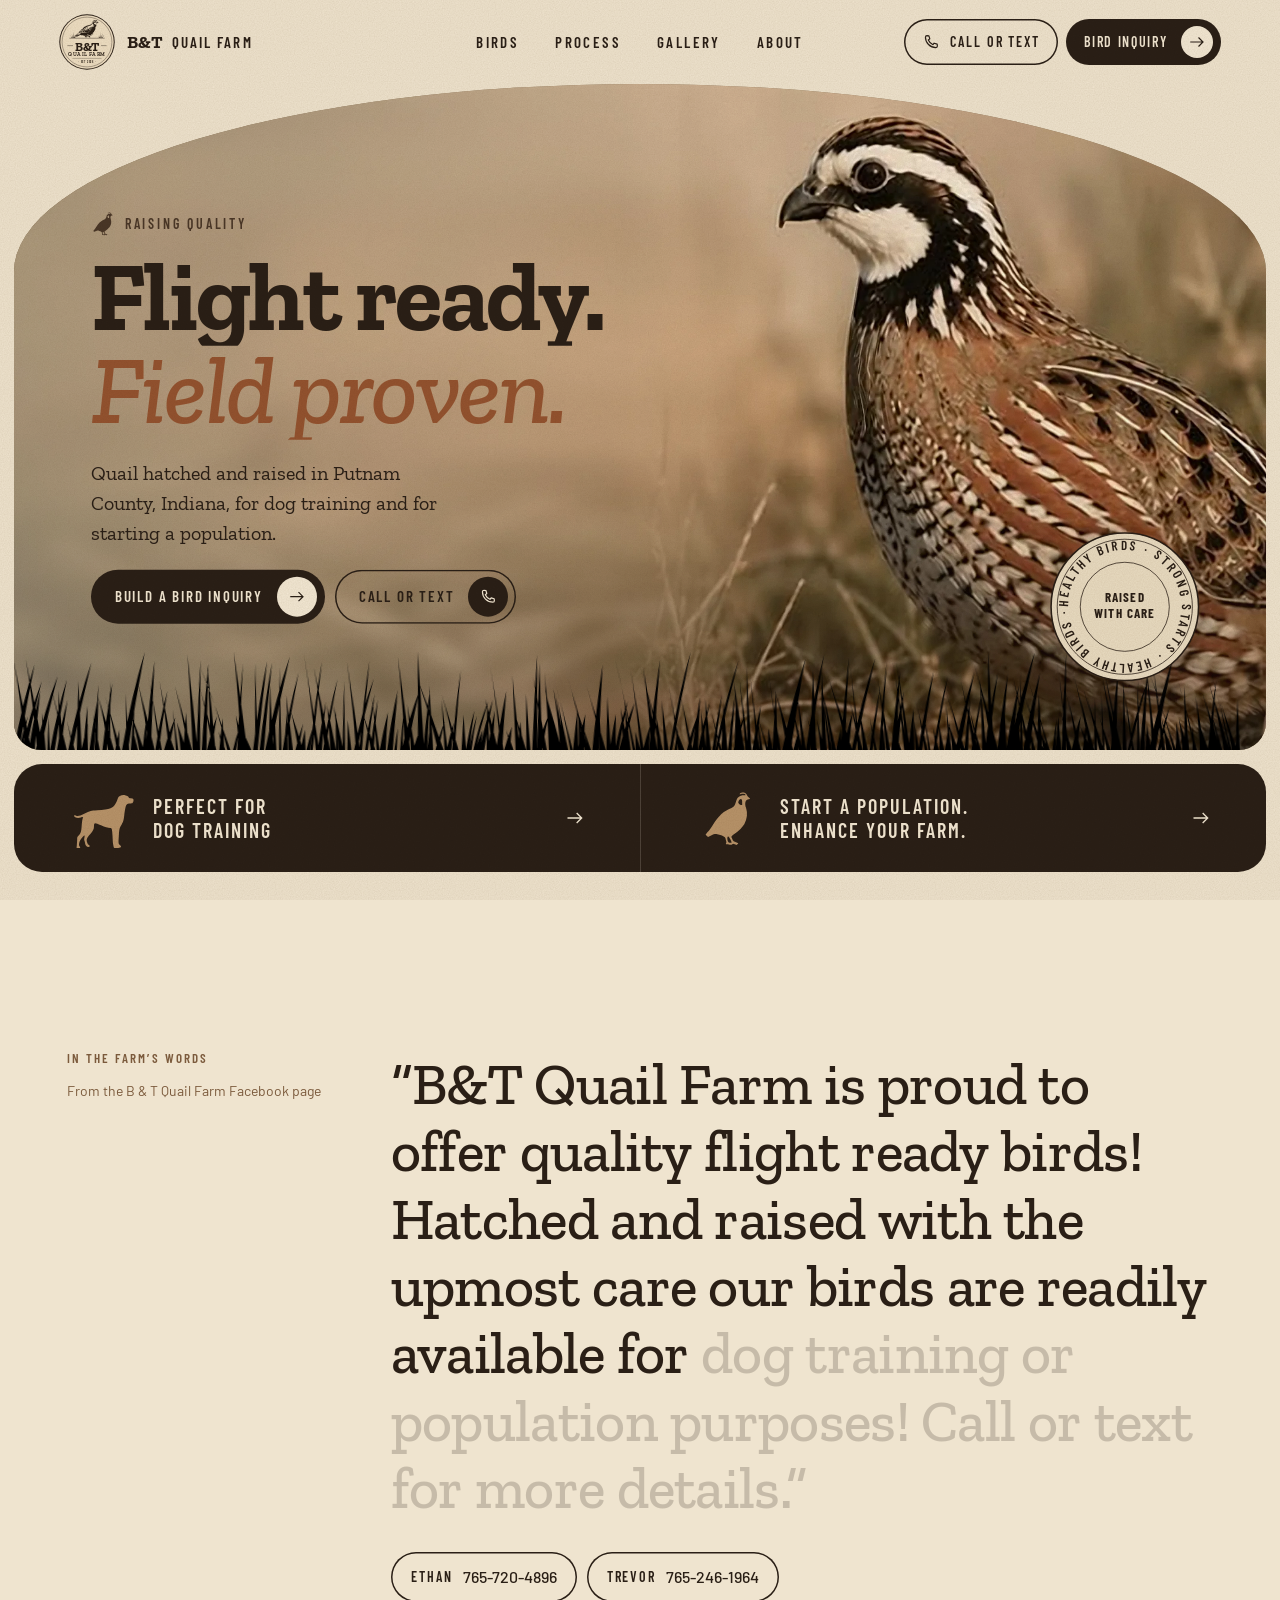
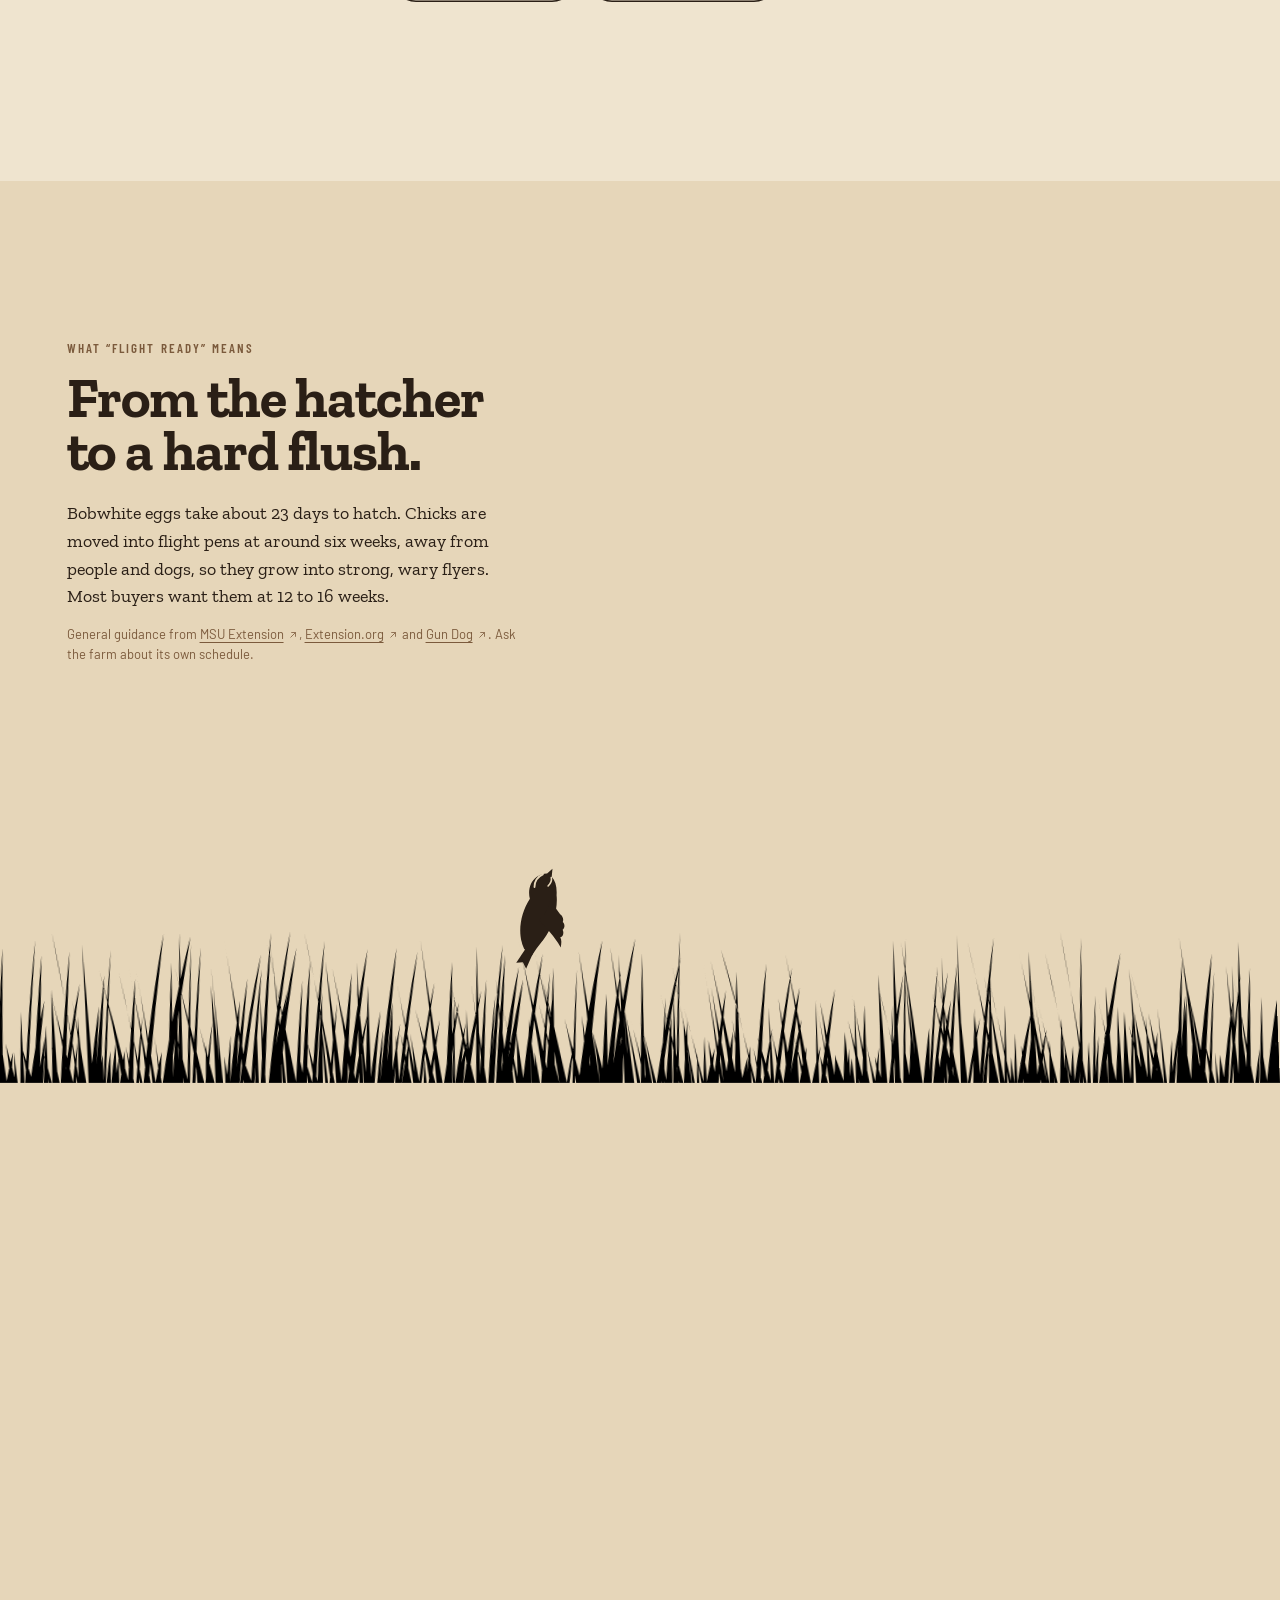
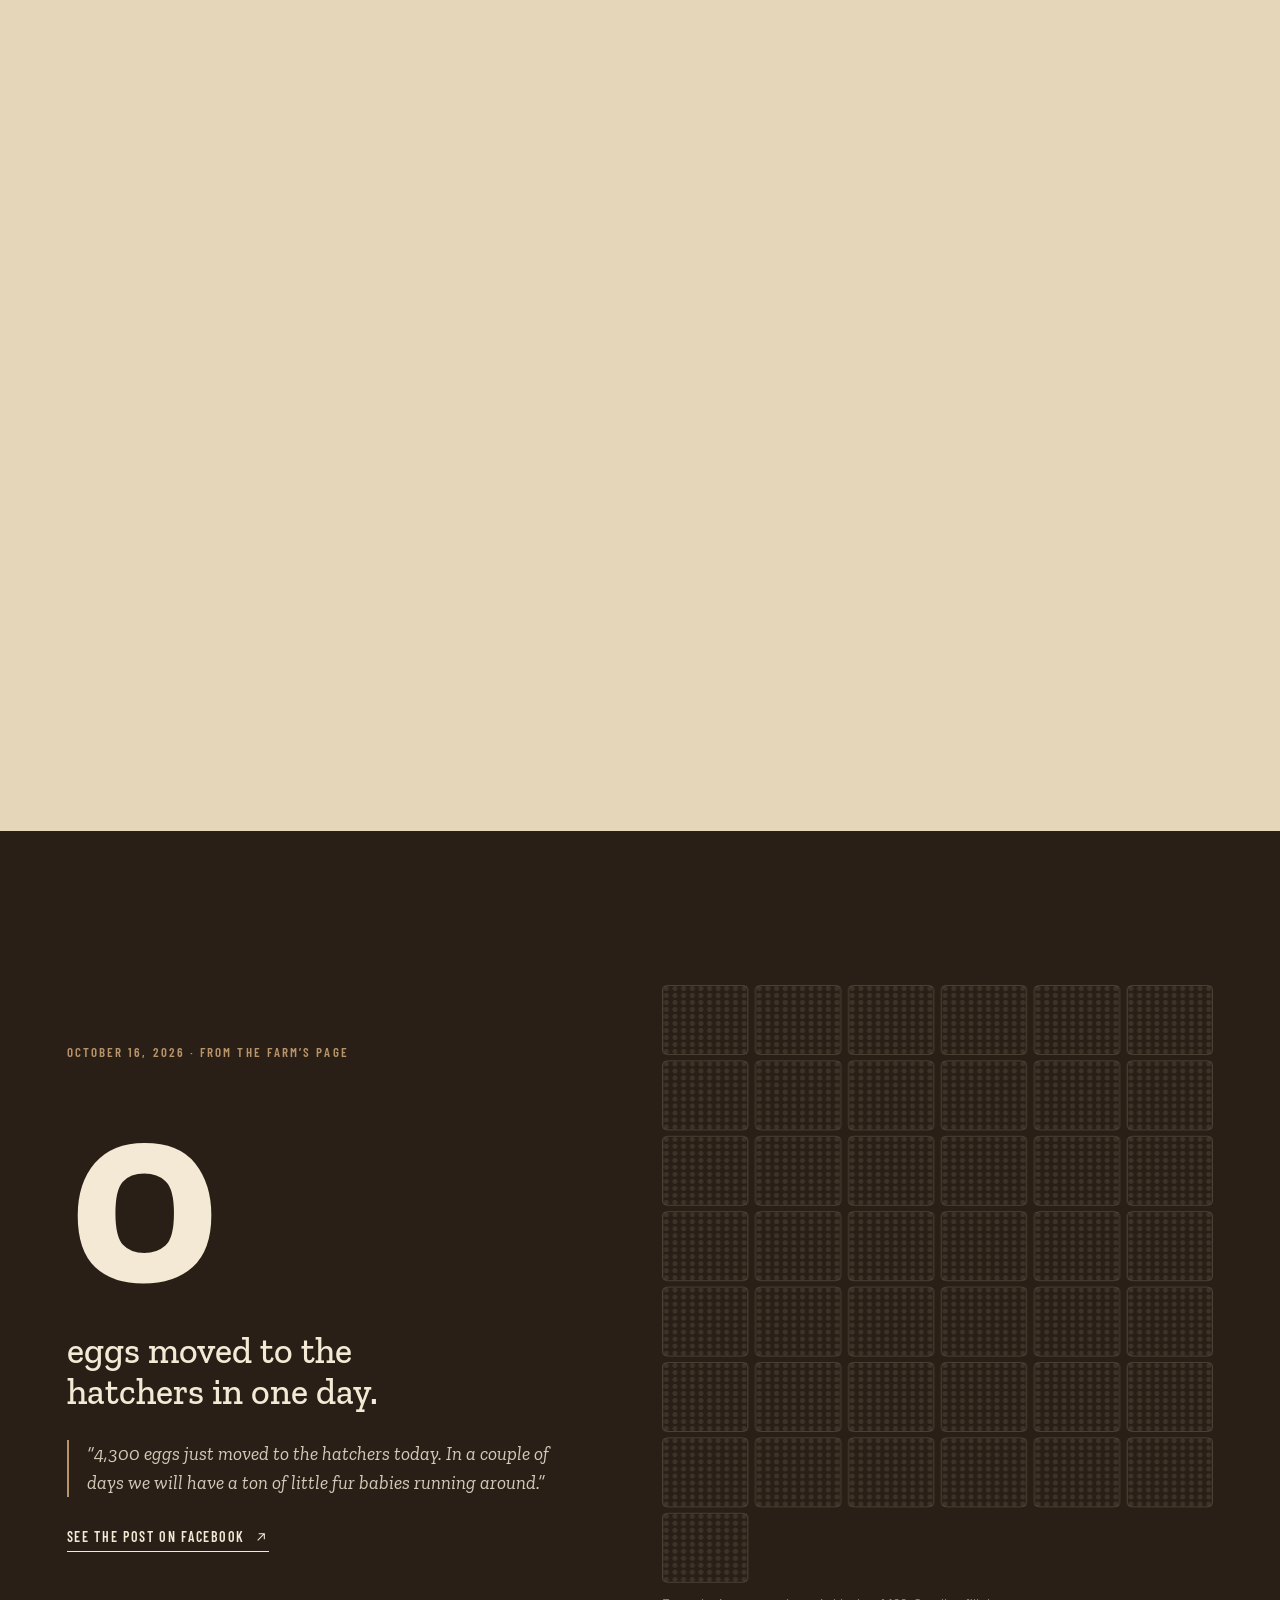
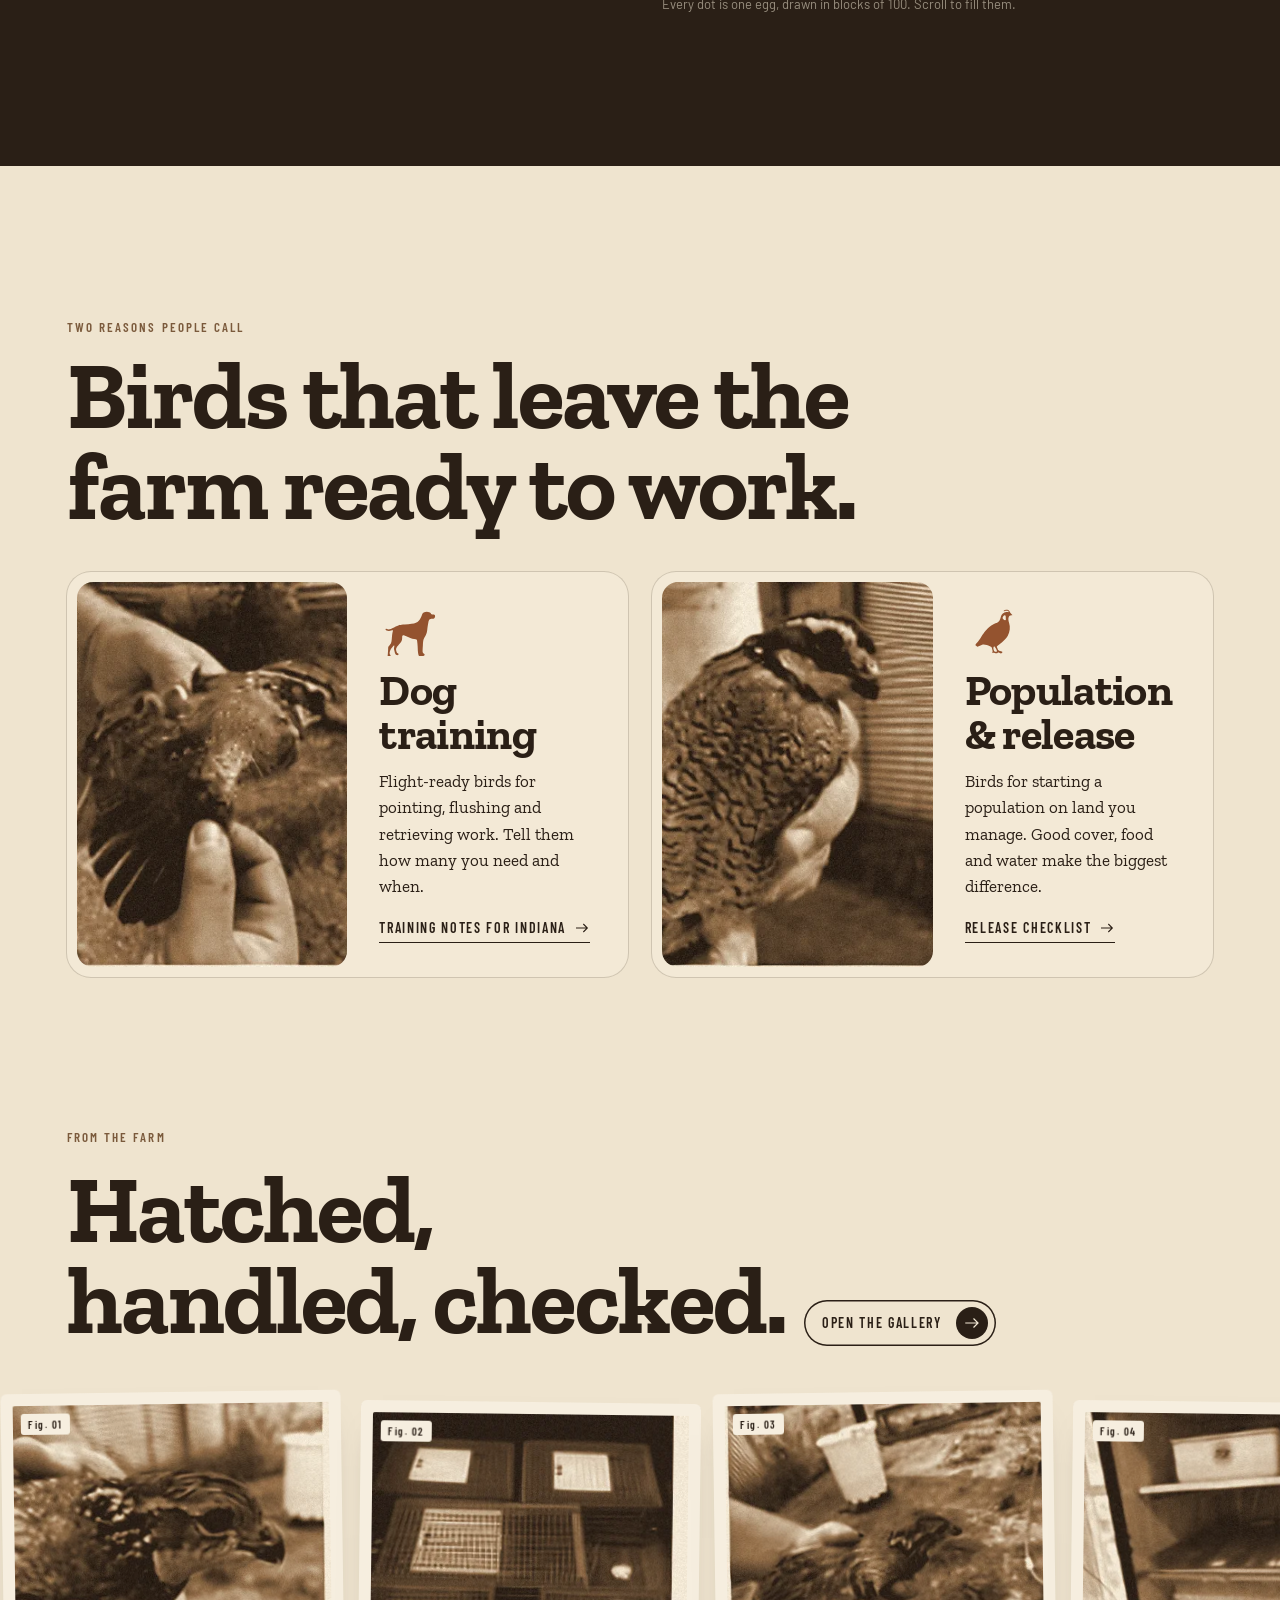
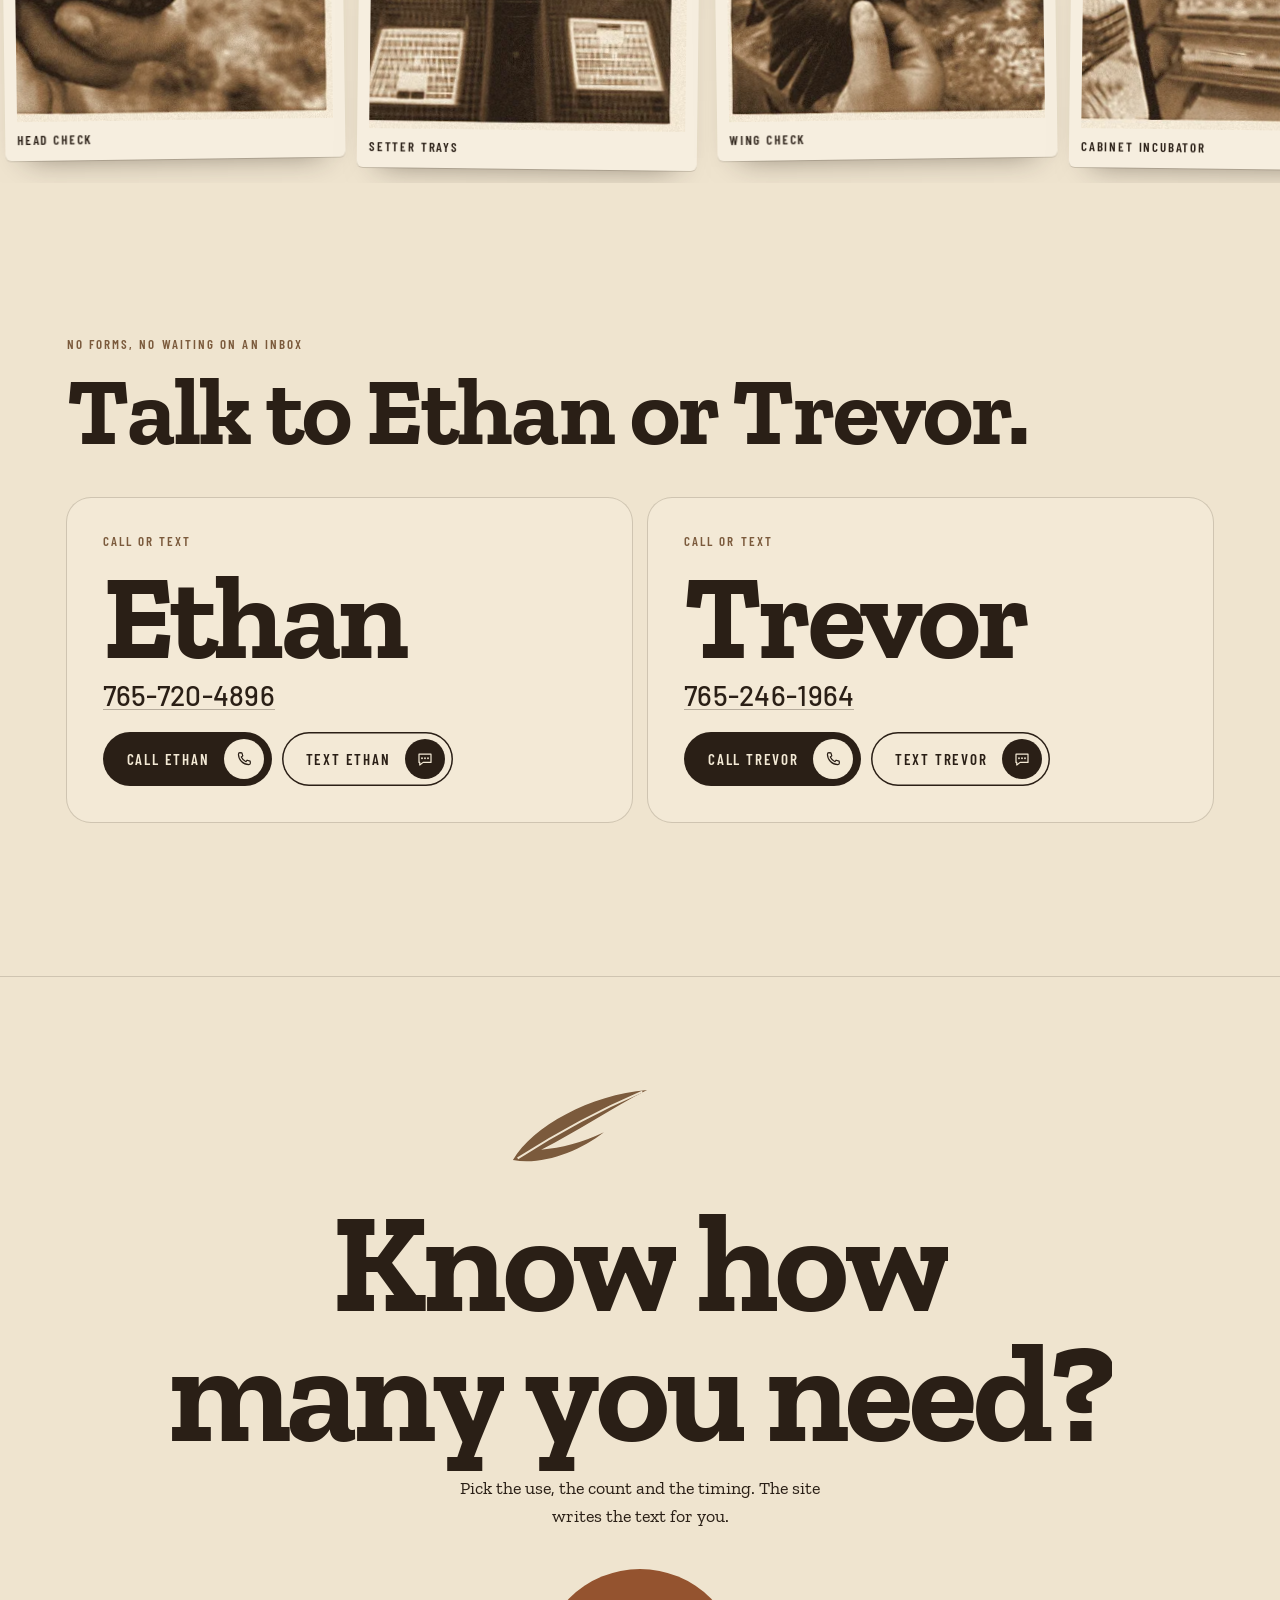
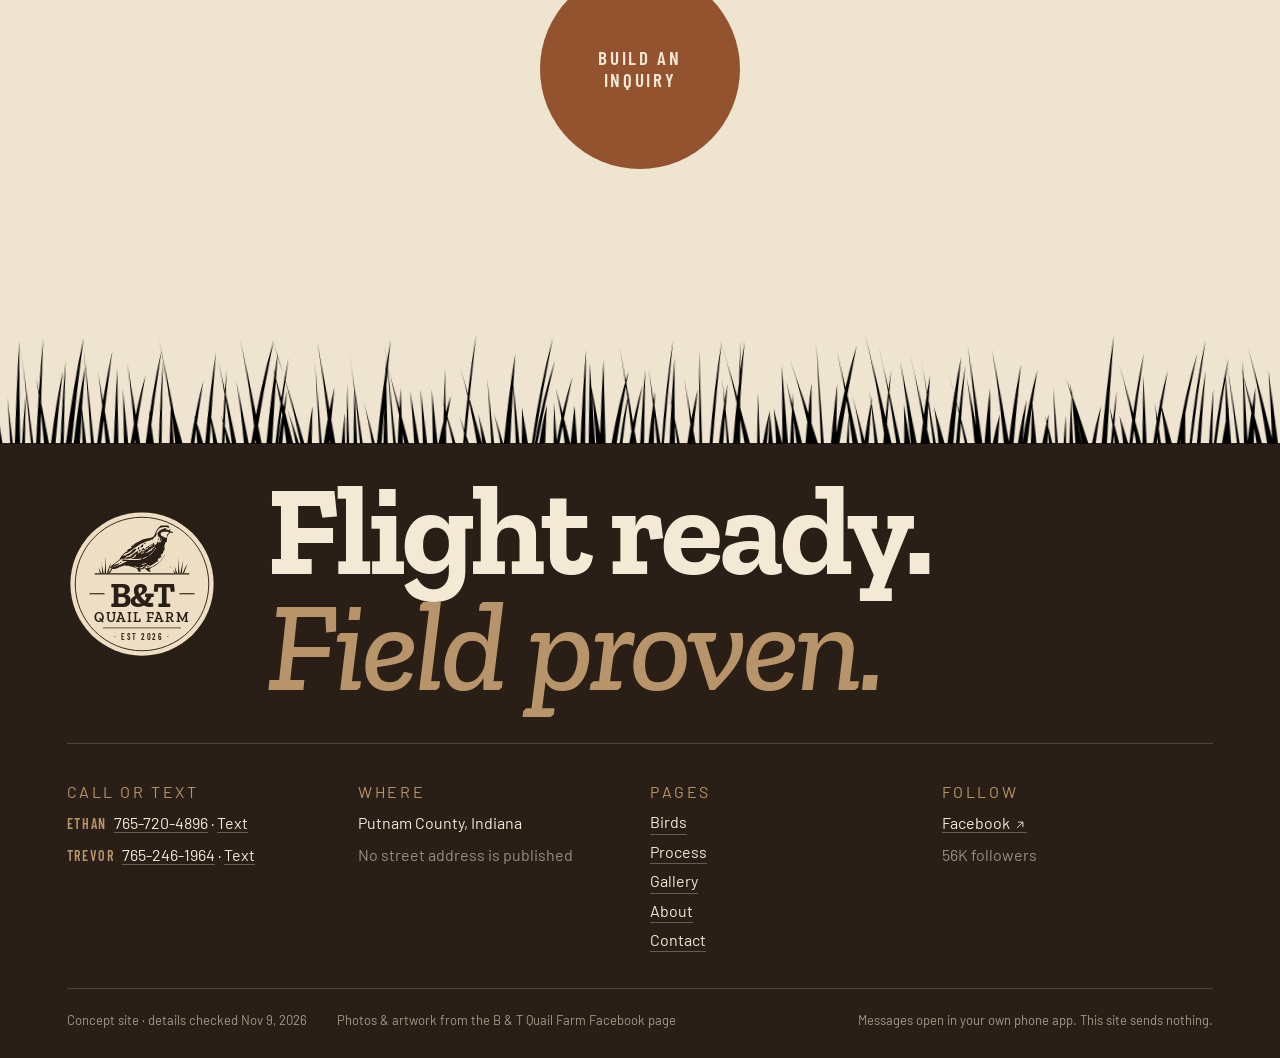
==== commit 15fa2543: "Cache-bust CSS/JS so phones pick up the mobile fixes" ====
--- a/index.html
+++ b/index.html
@@ -13,7 +13,7 @@
 <link rel="icon" href="assets/img/favicon.png" type="image/png"><link rel="apple-touch-icon" href="assets/img/apple-touch-icon.png">
 <link rel="preconnect" href="https://fonts.googleapis.com"><link rel="preconnect" href="https://fonts.gstatic.com" crossorigin>
 <link rel="stylesheet" href="https://fonts.googleapis.com/css2?family=Zilla+Slab:ital,wght@0,400;0,500;0,600;0,700;1,400;1,500;1,600&family=Barlow+Condensed:wght@500;600;700&family=Barlow:wght@400;500;600&display=swap">
-<link rel="stylesheet" href="assets/css/site.css">
+<link rel="stylesheet" href="assets/css/site.css?v=20261109b">
 <script type="application/ld+json">{"@context":"https://schema.org","@type":"LocalBusiness","name":"B & T Quail Farm","description":"Flight ready quail for dog training or population purposes.","telephone":"+1-765-246-1964","areaServed":"Putnam County, Indiana","address":{"@type":"PostalAddress","addressRegion":"IN","addressCountry":"US"},"sameAs":["https://www.facebook.com/people/B-T-Quail-Farm/61564725734105/"]}</script>
 <script>(function(d,w){var h=d.documentElement;h.className=h.className.replace('no-js','js');var rm=w.matchMedia&&w.matchMedia('(prefers-reduced-motion: reduce)').matches;if(!rm){h.classList.add('motion');try{if(sessionStorage.getItem('bt-pt')==='1')h.classList.add('pt-in')}catch(e){}}else{h.classList.add('no-motion')}setTimeout(function(){if(!w.__btReady){h.classList.remove('motion','pt-in');h.classList.add('no-motion')}},4500)})(document,window)</script>
 </head>
@@ -202,6 +202,6 @@
 <script src="assets/vendor/MotionPathPlugin.min.js" defer></script>
 <script src="assets/vendor/DrawSVGPlugin.min.js" defer></script>
 <script src="assets/vendor/lenis.min.js" defer></script>
-<script src="assets/js/site.js" defer></script>
+<script src="assets/js/site.js?v=20261109b" defer></script>
 </body>
 </html>
--- a/assets/css/site.css
+++ b/assets/css/site.css
@@ -9,10 +9,10 @@
   --bar-h:64px;
 }
 *,*::before,*::after{box-sizing:border-box}
-html{-webkit-text-size-adjust:100%;text-size-adjust:100%;scroll-padding-top:90px}
+html{overflow-x:hidden;overscroll-behavior-x:none;-webkit-text-size-adjust:100%;text-size-adjust:100%;scroll-padding-top:90px}
 html.lenis,html.lenis body{height:auto}
 .lenis.lenis-smooth{scroll-behavior:auto!important}
-body{margin:0;background:var(--paper);color:var(--ink);font:400 17px/1.55 var(--slab);-webkit-font-smoothing:antialiased;overflow-x:clip}
+body{margin:0;background:var(--paper);color:var(--ink);font:400 17px/1.55 var(--slab);-webkit-font-smoothing:antialiased;overflow-x:hidden;overflow-x:clip;overscroll-behavior-x:none;position:relative}
 body::after{content:"";position:fixed;inset:0;pointer-events:none;z-index:90;opacity:.33;mix-blend-mode:multiply;background:url("data:image/svg+xml,%3Csvg xmlns='http://www.w3.org/2000/svg' width='220' height='220'%3E%3Cfilter id='n'%3E%3CfeTurbulence type='fractalNoise' baseFrequency='.85' numOctaves='2' stitchTiles='stitch'/%3E%3CfeColorMatrix values='0 0 0 0 .35 0 0 0 0 .25 0 0 0 0 .15 0 0 0 .55 0'/%3E%3C/filter%3E%3Crect width='100%25' height='100%25' filter='url(%23n)'/%3E%3C/svg%3E")}
 img{display:block;max-width:100%;height:auto}
 a{color:inherit;text-decoration:none}
@@ -113,7 +113,7 @@
 .menu-grass{display:block;width:100%;height:90px;color:var(--ink);margin-top:24px;flex:none}
 
 /* page transition: tall grass */
-.sweep{position:fixed;inset:0;z-index:150;pointer-events:none;visibility:hidden}
+.sweep{position:fixed;inset:0;z-index:150;pointer-events:none;visibility:hidden;overflow:hidden;contain:strict}
 .sweep-b{position:absolute;inset:0;display:flex}
 .sweep-b i{flex:1;margin:0 -10px;height:125%;background:var(--ink);clip-path:polygon(0 24%,58% 0,100% 20%,100% 100%,0 100%)}
 .sweep-b i:nth-child(2n){clip-path:polygon(0 18%,30% 0,100% 26%,100% 100%,0 100%)}
@@ -160,7 +160,7 @@
 .intro{padding:clamp(90px,14vw,180px) var(--pad);display:grid;gap:22px;max-width:var(--max);margin:0 auto}
 .intro-src{margin:0;font:400 14px/1.4 var(--sans);color:var(--sepia)}
 .intro-q{font:500 clamp(26px,5.4vw,58px)/1.16 var(--slab);letter-spacing:-.012em;margin:0;text-wrap:pretty}
-.intro-q .w{color:rgba(42,31,22,.2);transition:none}
+.intro-q .w{transition:none}
 .no-motion .intro-q .w,.no-js .intro-q .w{color:inherit}
 .intro-ppl{display:flex;flex-wrap:wrap;gap:10px;margin-top:30px}
 .tag{display:inline-flex;gap:10px;align-items:center;height:50px;padding:0 20px;border-radius:999px;box-shadow:inset 0 0 0 1.5px var(--ink);font:500 16px/1 var(--sans);transition:background .3s,color .3s}
@@ -213,7 +213,7 @@
 
 /* ============ contact sheet rail ============ */
 .sheet{padding:0 0 clamp(90px,12vw,170px)}
-.rail{display:flex;gap:16px;overflow-x:auto;padding:6px var(--pad) 24px;scroll-snap-type:x mandatory;scrollbar-width:none;cursor:grab;overscroll-behavior-x:contain}
+.rail{display:flex;gap:16px;overflow-x:auto;padding:6px var(--pad) 24px;scroll-snap-type:x mandatory;scrollbar-width:none;cursor:grab;overscroll-behavior-x:contain;touch-action:pan-x pan-y;-webkit-overflow-scrolling:touch}
 .rail::-webkit-scrollbar{display:none}
 .rail.is-drag{cursor:grabbing;scroll-snap-type:none}
 .rail.is-drag *{pointer-events:none}
@@ -385,7 +385,7 @@
 .lb[hidden]{display:none}
 .lb-f{margin:0;display:grid;gap:14px;justify-items:center;max-width:min(92vw,980px)}
 .lb-im{background:var(--paper-3);padding:10px;border-radius:6px}
-.lb-im img{max-height:68vh;width:auto;max-width:100%;border-radius:2px}
+.lb-im img{max-height:68vh;max-height:68dvh;width:auto;max-width:100%;border-radius:2px}
 .lb-f figcaption{display:flex;gap:12px;color:var(--cream);font:600 14px/1.2 var(--cond);letter-spacing:.14em;text-transform:uppercase}
 .lb-f figcaption span:first-child{color:var(--tan)}
 .lb-x,.lb-n{position:absolute;display:grid;place-items:center;width:52px;height:52px;border-radius:50%;background:var(--cream);color:var(--ink)}
@@ -399,7 +399,7 @@
 .ab-badge{width:min(70vw,360px);aspect-ratio:1;justify-self:center}
 .ab-badge svg{width:100%;height:100%;filter:drop-shadow(0 24px 40px rgba(42,31,22,.3))}
 .ab-big{font:500 clamp(26px,4.6vw,52px)/1.18 var(--slab);margin:0;letter-spacing:-.012em}
-.ab-big .w{color:rgba(42,31,22,.2)}
+
 .no-motion .ab-big .w{color:inherit}
 .nums{display:grid;grid-template-columns:1fr 1fr;gap:0;margin:0 var(--pad) clamp(80px,10vw,140px);border-top:1px solid var(--line-2)}
 .num{padding:24px 12px 26px 0;border-bottom:1px solid var(--line);display:grid;gap:8px;align-content:start}
@@ -486,7 +486,7 @@
 .nf-h em{color:var(--rust)}
 .nf-p{max-width:40ch;margin:0;font-size:19px}
 .nf-a{display:flex;flex-wrap:wrap;gap:10px;margin-top:8px}
-.nf-bird{position:absolute;right:8%;top:22%;width:140px;height:96px;color:var(--ink);--stripe:var(--paper)}
+.nf-bird{position:absolute;max-width:40%;right:8%;top:22%;width:140px;height:96px;color:var(--ink);--stripe:var(--paper)}
 .nf-bird svg{position:absolute;inset:0;width:100%;height:100%}
 .nf-bird .bird-d{opacity:0}
 .nf-bird.flap .bird-u{opacity:0}.nf-bird.flap .bird-d{opacity:1}
@@ -573,7 +573,7 @@
   .hero-win{aspect-ratio:auto;height:calc(100svh - var(--bar-h) - 150px);min-height:560px;max-height:900px;border-radius:50vw 50vw 28px 28px / 15vw 15vw 28px 28px}
   .hero-img img{object-position:right 28%}
   .hero-haze{background:linear-gradient(90deg,rgba(239,228,207,.42) 0%,rgba(239,228,207,.18) 40%,rgba(239,228,207,0) 60%),linear-gradient(180deg,rgba(42,31,22,0) 60%,rgba(42,31,22,.35) 100%)}
-  .hero-copy{position:absolute;left:clamp(40px,6vw,110px);top:50%;transform:translateY(-54%);max-width:min(54vw,760px);padding:0}
+  .hero-copy{position:absolute;left:clamp(40px,6vw,110px);top:50%;transform:translateY(-50%);max-width:min(54vw,760px);padding:0}
   .hero-h{font-size:clamp(64px,7.6vw,138px)}
   .hero-sub{font-size:20px;max-width:30ch}
   .seal{width:clamp(130px,12vw,200px);right:clamp(30px,5vw,90px);bottom:clamp(40px,10%,110px)}
@@ -650,3 +650,24 @@
 
 /* split masks: leave room for descenders */
 .wd-mask,.ln-mask{padding-bottom:.14em;margin-bottom:-.14em}
+
+/* ===== mobile hardening ===== */
+/* every full-width band clips its own horizontal overflow (animated grass, scaled images, offsets) */
+main>section,.hero,.ph,.ft{overflow-x:hidden;overflow-x:clip}
+@supports (overflow:clip){main>section,.hero,.ph,.ft{overflow-y:visible}}
+.grass,.ft-grass,.hero-grass{max-width:100%}
+/* touch devices: no full-screen blend layer, no backdrop blur (both repaint on every scroll frame in iOS Safari) */
+.is-touch body::after{display:none}
+.is-touch .bar.is-solid{background:rgba(239,228,207,.97);-webkit-backdrop-filter:none;backdrop-filter:none}
+.is-touch .cursor{display:none}
+@media (hover:none),(pointer:coarse){body::after{display:none}.cursor{display:none}}
+/* if a transition never completes, the sweep hides itself */
+.pt-in .sweep{animation:pt-safe 0s 2.8s forwards}
+@keyframes pt-safe{to{visibility:hidden}}
+/* if JS stalls before reveals are wired, content shows anyway */
+html.motion:not(.rv-ready) [data-split],html.motion:not(.rv-ready) [data-chars]{animation:rv-v 0s 3.5s forwards}
+html.motion:not(.rv-ready) [data-reveal]{animation:rv-o .6s 3.5s forwards}
+html.motion:not(.rv-ready) [data-wipe]{animation:rv-c .6s 3.5s forwards}
+@keyframes rv-v{to{visibility:visible}}
+@keyframes rv-o{to{opacity:1;transform:none}}
+@keyframes rv-c{to{clip-path:none}}
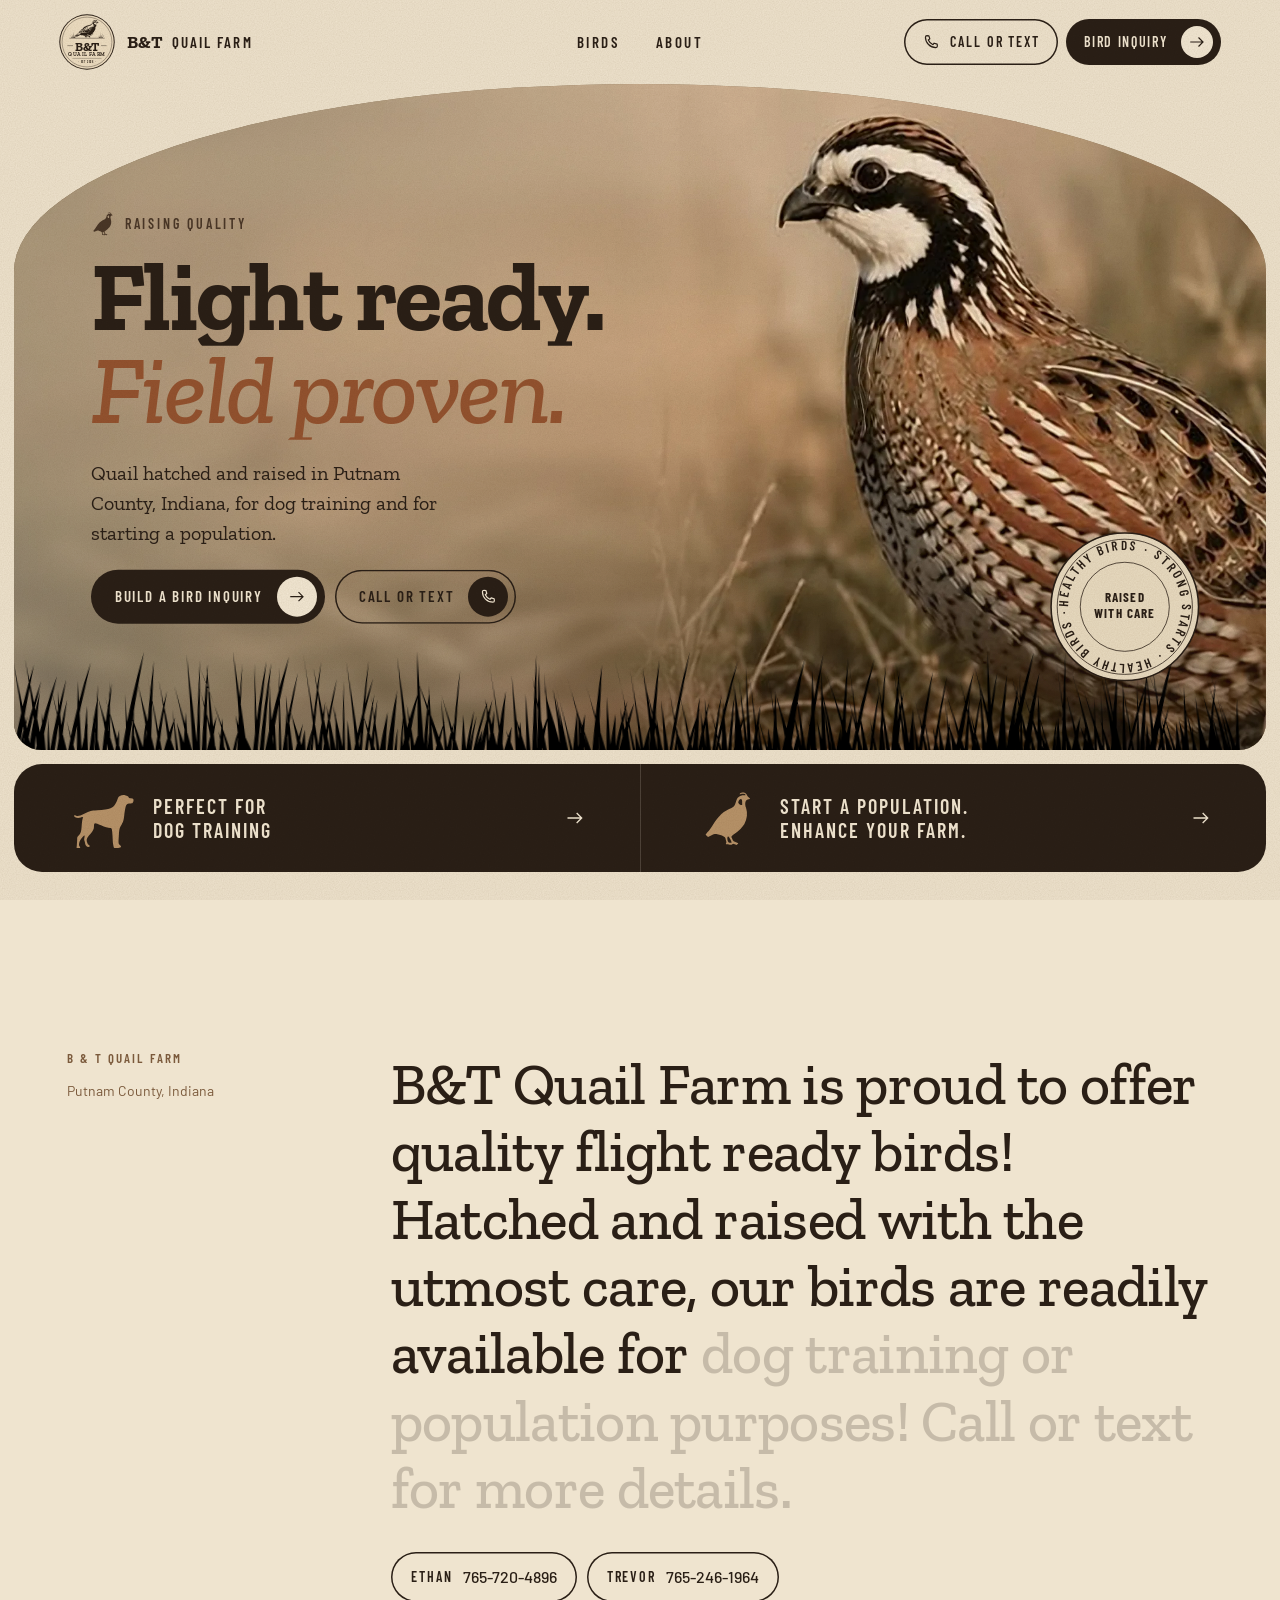
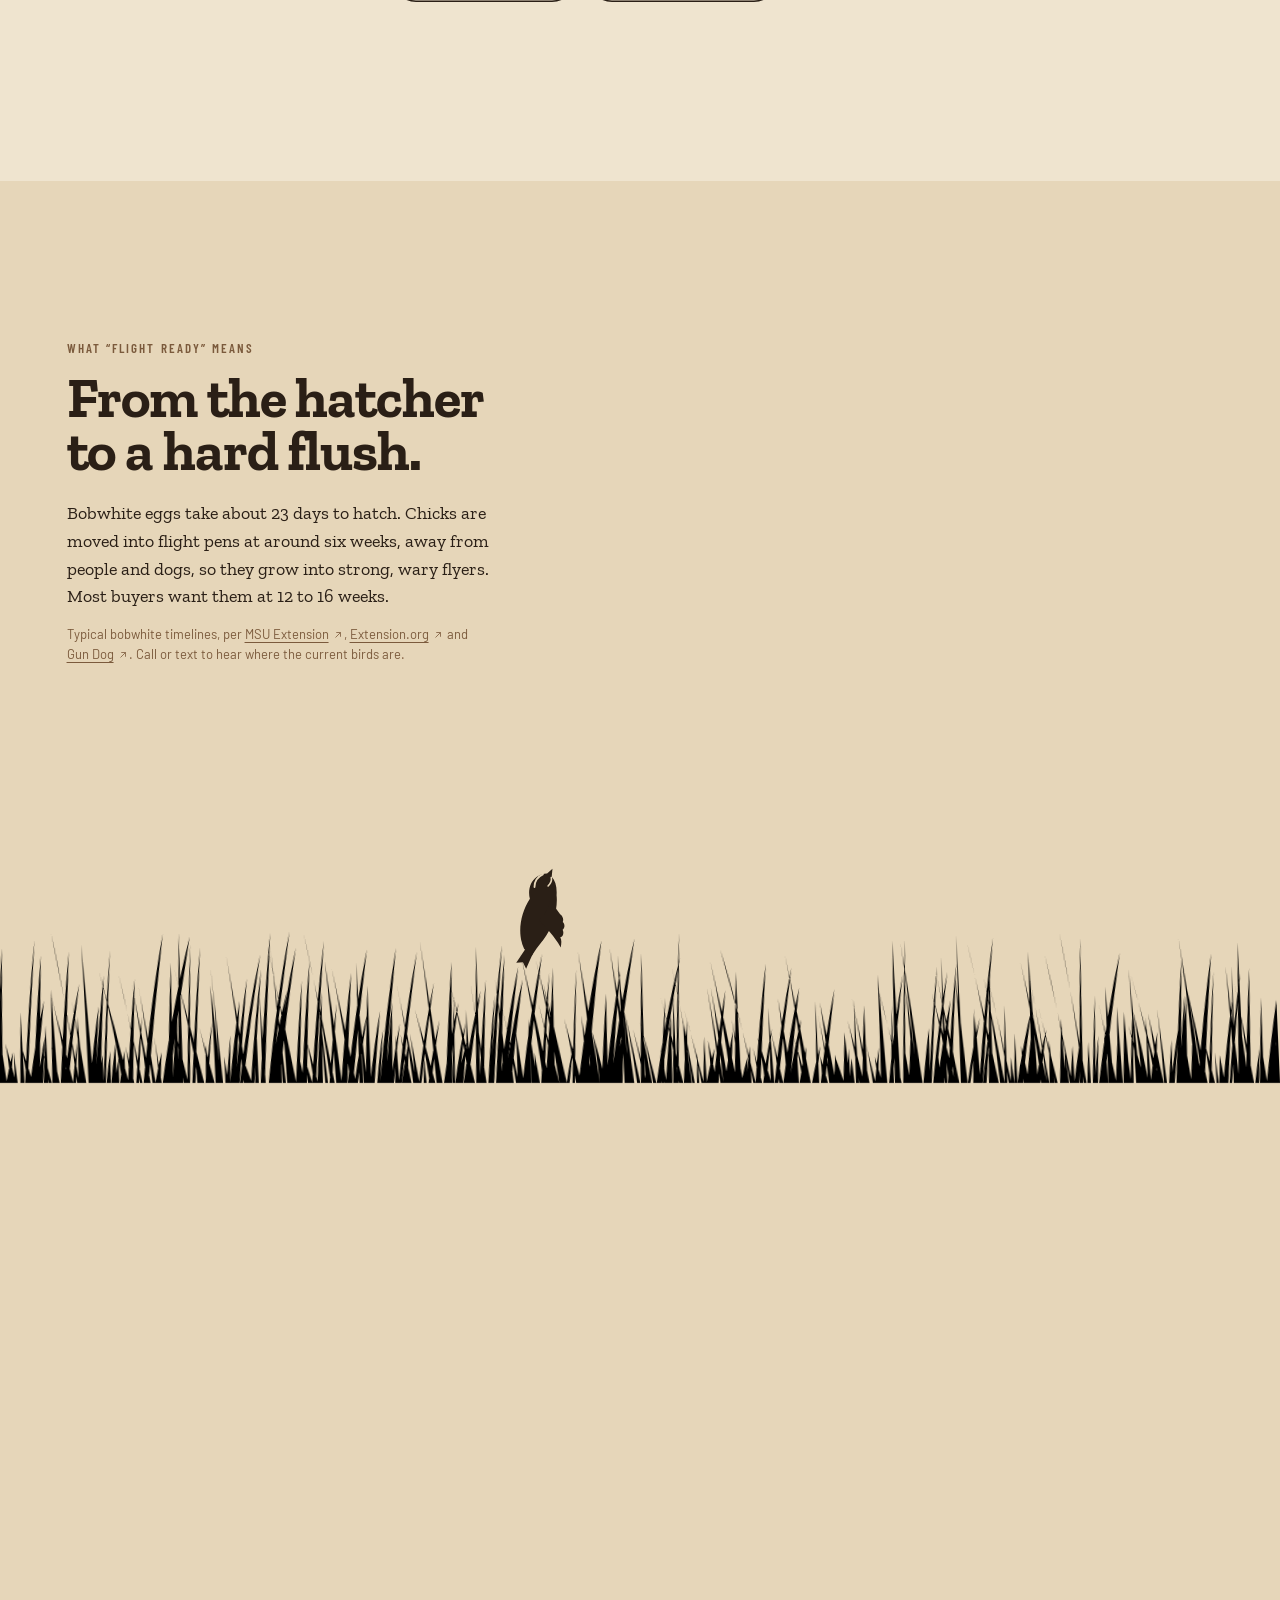
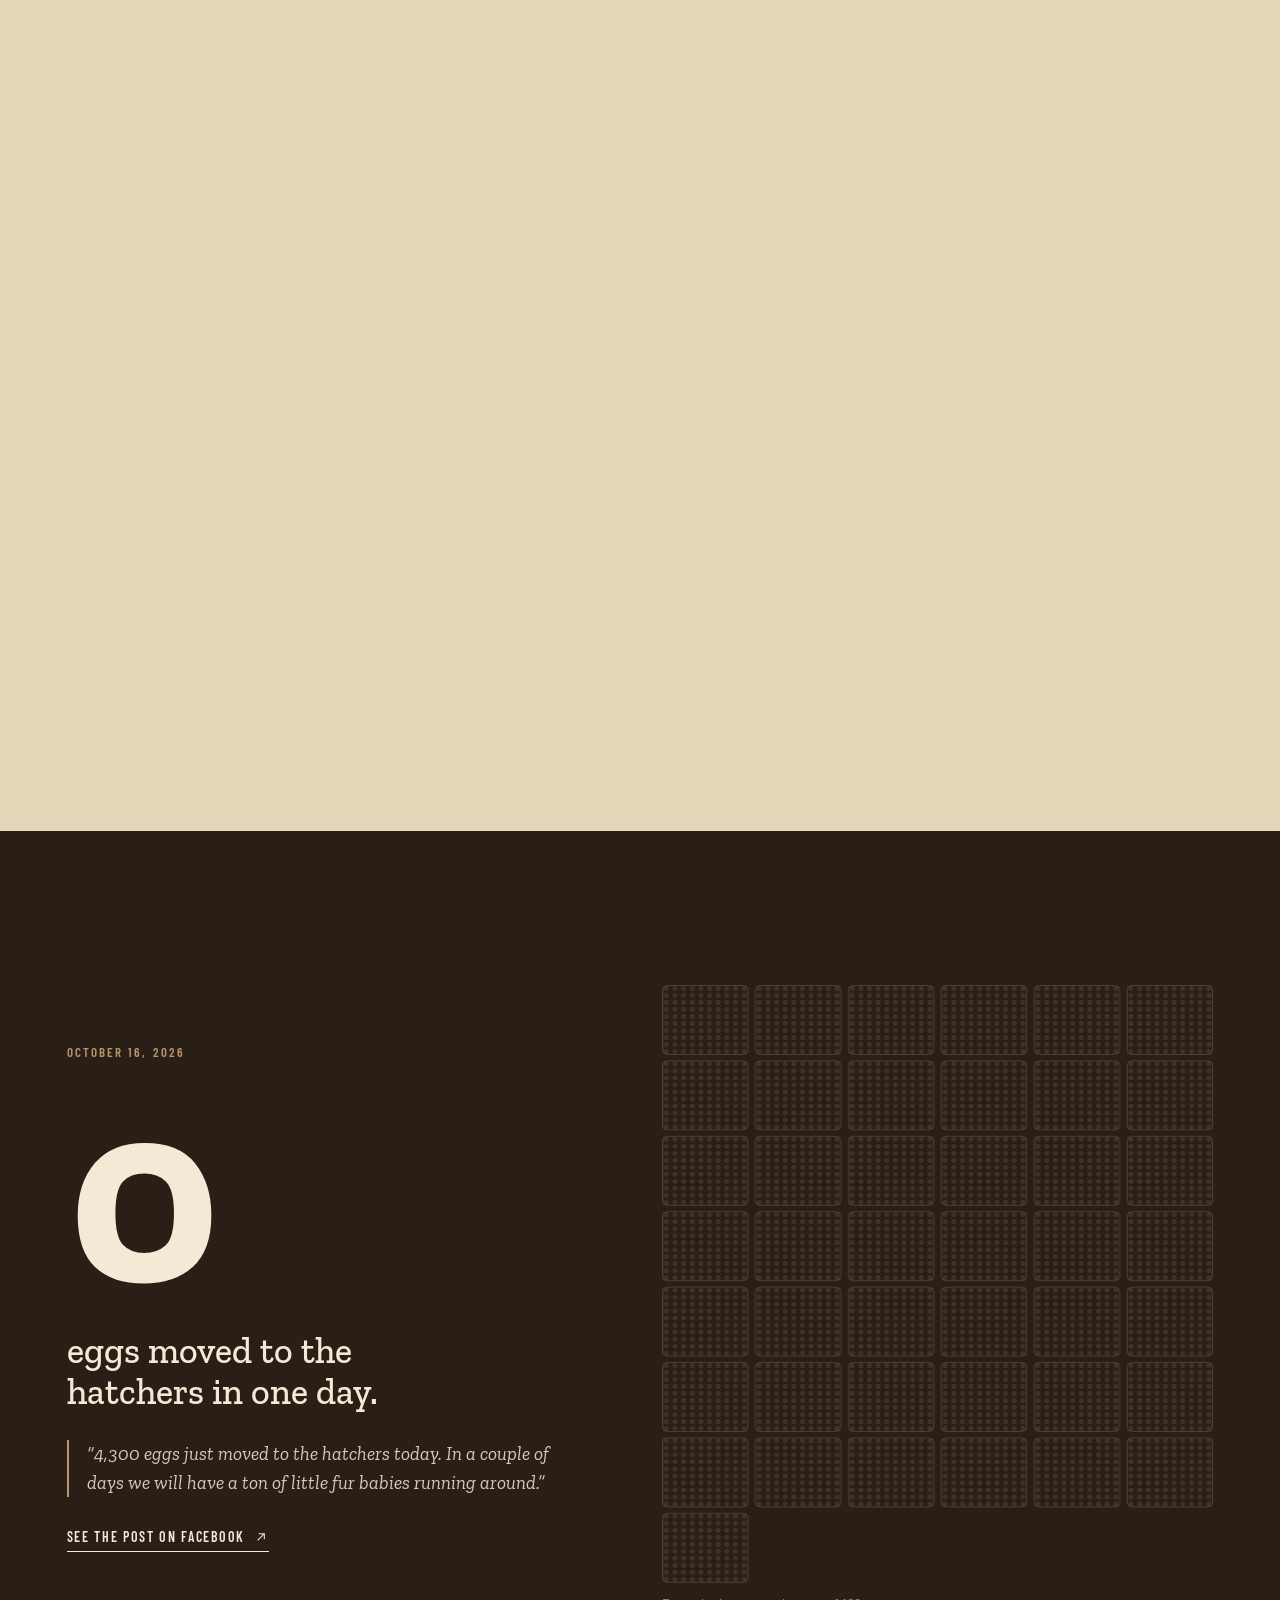
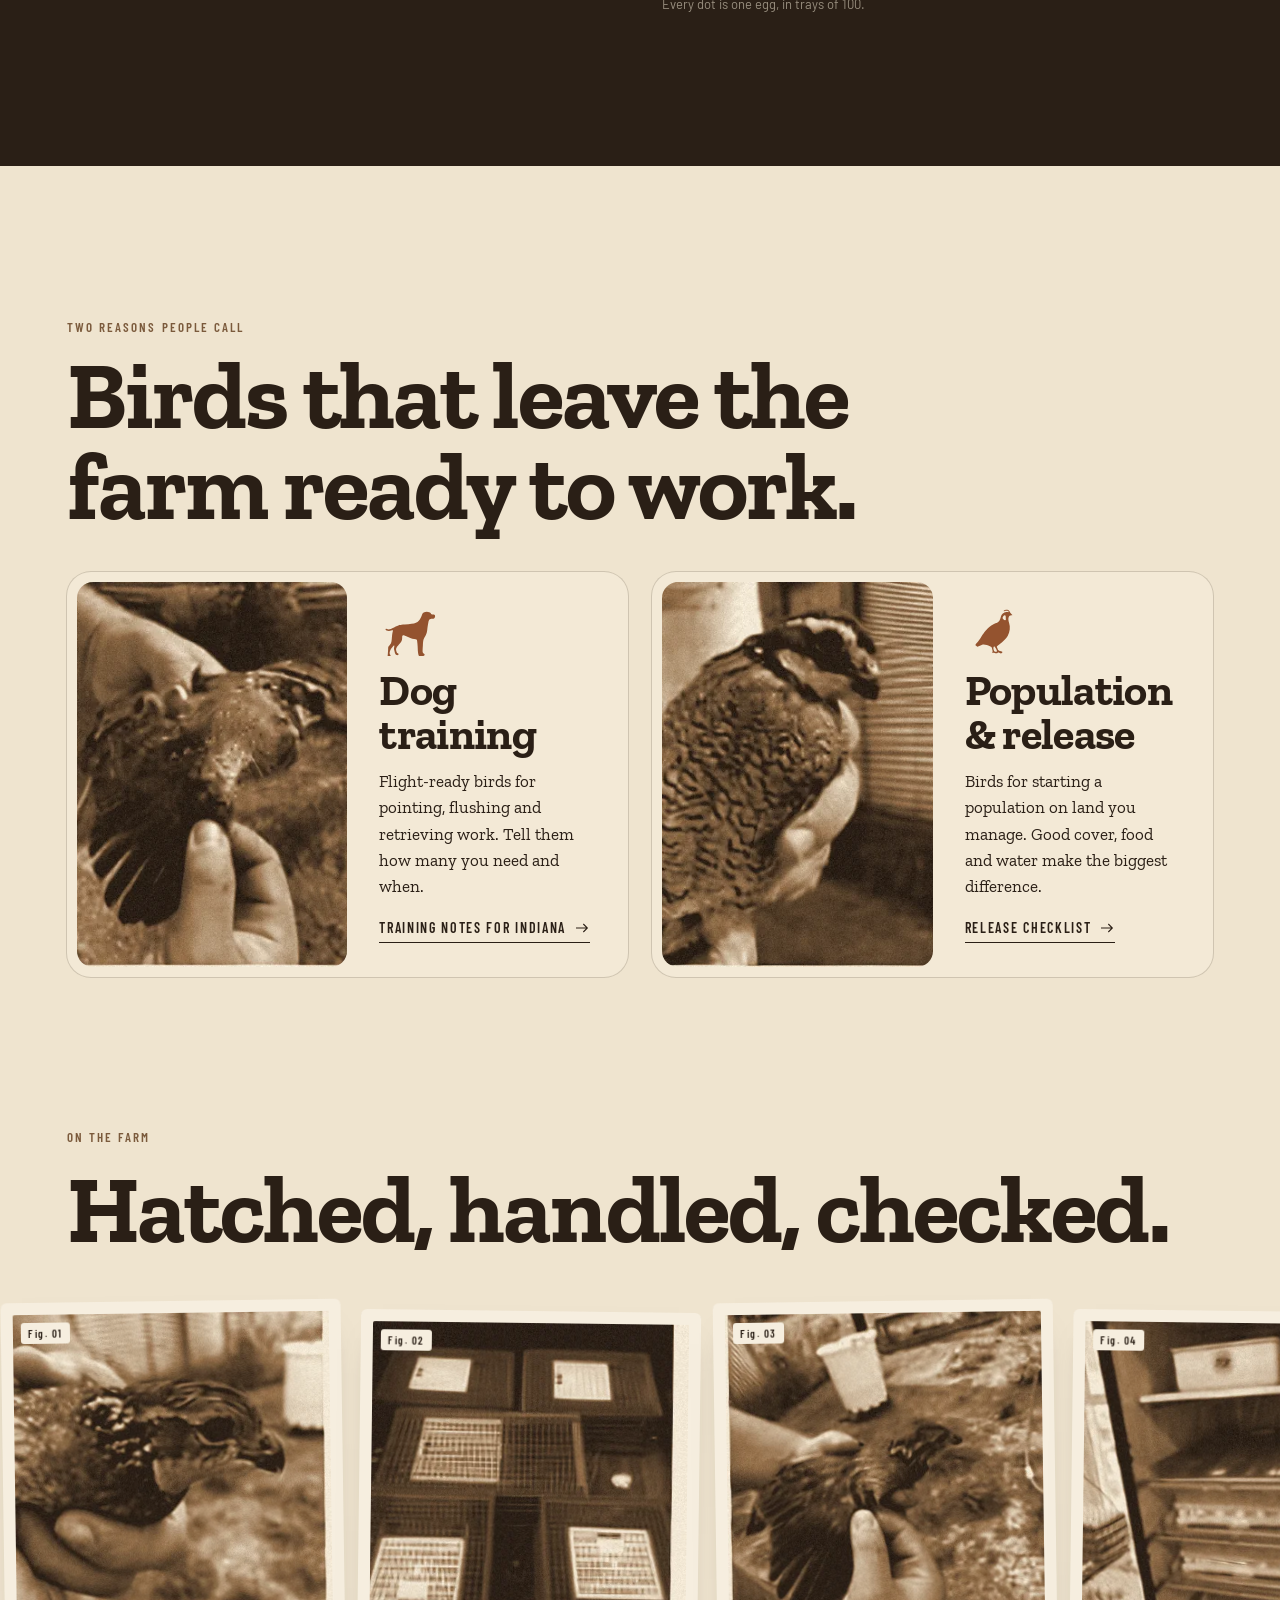
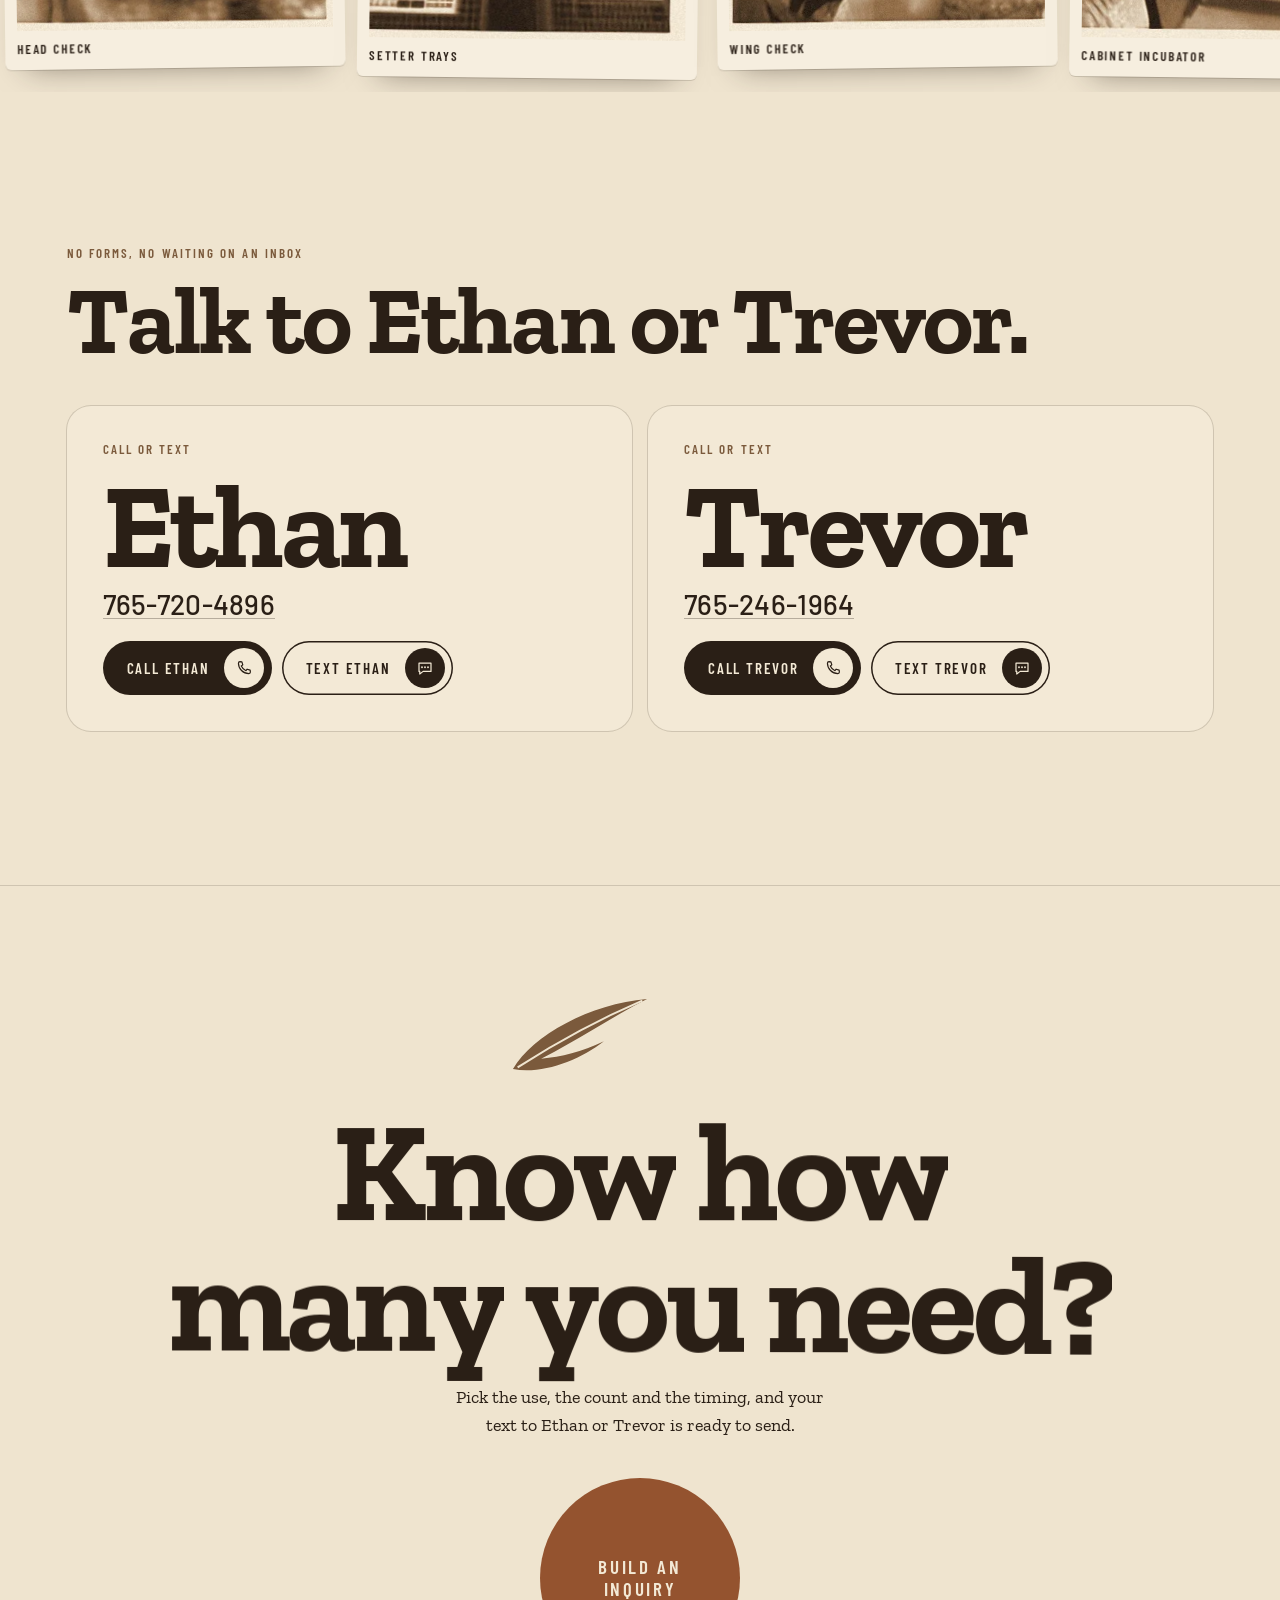
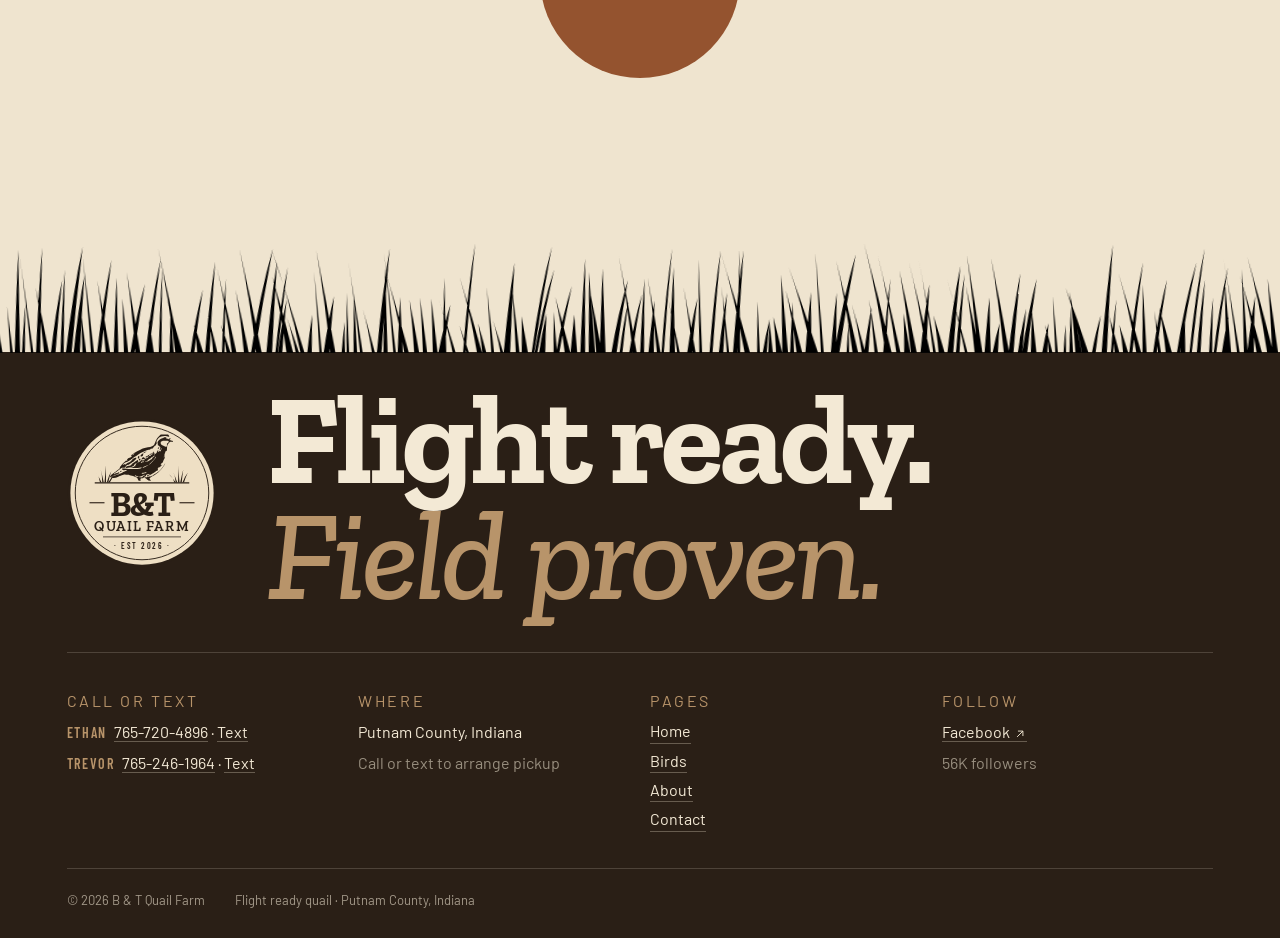
==== commit 05790498: "Remove Process and Gallery pages, finished-site copy, refined view-transition page changes" ====
--- a/index.html
+++ b/index.html
@@ -13,7 +13,7 @@
 <link rel="icon" href="assets/img/favicon.png" type="image/png"><link rel="apple-touch-icon" href="assets/img/apple-touch-icon.png">
 <link rel="preconnect" href="https://fonts.googleapis.com"><link rel="preconnect" href="https://fonts.gstatic.com" crossorigin>
 <link rel="stylesheet" href="https://fonts.googleapis.com/css2?family=Zilla+Slab:ital,wght@0,400;0,500;0,600;0,700;1,400;1,500;1,600&family=Barlow+Condensed:wght@500;600;700&family=Barlow:wght@400;500;600&display=swap">
-<link rel="stylesheet" href="assets/css/site.css?v=20261109b">
+<link rel="stylesheet" href="assets/css/site.css?v=20261109c">
 <script type="application/ld+json">{"@context":"https://schema.org","@type":"LocalBusiness","name":"B & T Quail Farm","description":"Flight ready quail for dog training or population purposes.","telephone":"+1-765-246-1964","areaServed":"Putnam County, Indiana","address":{"@type":"PostalAddress","addressRegion":"IN","addressCountry":"US"},"sameAs":["https://www.facebook.com/people/B-T-Quail-Farm/61564725734105/"]}</script>
 <script>(function(d,w){var h=d.documentElement;h.className=h.className.replace('no-js','js');var rm=w.matchMedia&&w.matchMedia('(prefers-reduced-motion: reduce)').matches;if(!rm){h.classList.add('motion');try{if(sessionStorage.getItem('bt-pt')==='1')h.classList.add('pt-in')}catch(e){}}else{h.classList.add('no-motion')}setTimeout(function(){if(!w.__btReady){h.classList.remove('motion','pt-in');h.classList.add('no-motion')}},4500)})(document,window)</script>
 </head>
@@ -46,11 +46,10 @@
 <symbol id="i-copy" viewBox="0 0 24 24"><rect x="8" y="8" width="12" height="12" rx="1.5" fill="none" stroke="currentColor" stroke-width="1.6"/><path d="M16 8V5.5A1.5 1.5 0 0014.5 4h-9A1.5 1.5 0 004 5.5v9A1.5 1.5 0 005.5 16H8" fill="none" stroke="currentColor" stroke-width="1.6"/></symbol>
 <symbol id="i-feather" viewBox="0 0 64 20"><path d="M2 14C14 4 40 0 62 6 46 8 30 12 14 14 22 16 30 17 40 16 28 20 12 20 2 14z" fill="currentColor"/><path d="M4 14C22 10 42 7 60 6" stroke="var(--paper,#EFE4CF)" stroke-width=".8" fill="none"/></symbol>
 </defs></svg>
-<div class="sweep" aria-hidden="true"><div class="sweep-b"><i style="--i:0"></i><i style="--i:1"></i><i style="--i:2"></i><i style="--i:3"></i><i style="--i:4"></i><i style="--i:5"></i><i style="--i:6"></i><i style="--i:7"></i><i style="--i:8"></i><i style="--i:9"></i><i style="--i:10"></i><i style="--i:11"></i><i style="--i:12"></i><i style="--i:13"></i><i style="--i:14"></i><i style="--i:15"></i><i style="--i:16"></i><i style="--i:17"></i><i style="--i:18"></i><i style="--i:19"></i><i style="--i:20"></i><i style="--i:21"></i></div><svg class="sweep-badge"><use href="#badge"/></svg></div>
 <a class="skip" href="#main">Skip to content</a>
 <header class="bar" data-bar>
   <a class="bar-home" href="" aria-label="B &amp; T Quail Farm, home"><svg class="bar-badge" aria-hidden="true"><use href="#badge"/></svg><span class="bar-name"><b>B&amp;T</b> Quail Farm</span></a>
-  <nav class="bar-nav" aria-label="Primary"><a href="birds/" data-navlink><span data-roll>Birds</span></a><a href="process/" data-navlink><span data-roll>Process</span></a><a href="gallery/" data-navlink><span data-roll>Gallery</span></a><a href="about/" data-navlink><span data-roll>About</span></a><span class="bar-runner" aria-hidden="true"><svg class="i" aria-hidden="true" focusable="false"><use href="#i-quail"/></svg></span></nav>
+  <nav class="bar-nav" aria-label="Primary"><a href="birds/" data-navlink><span data-roll>Birds</span></a><a href="about/" data-navlink><span data-roll>About</span></a><span class="bar-runner" aria-hidden="true"><svg class="i" aria-hidden="true" focusable="false"><use href="#i-quail"/></svg></span></nav>
   <div class="bar-act">
     <button class="bar-call" type="button" aria-expanded="false" aria-controls="callpop" data-callbtn><svg class="i" aria-hidden="true" focusable="false"><use href="#i-phone"/></svg><span>Call or text</span></button>
     <a class="btn btn-ink btn-sm bar-cta" href="contact/" data-magnetic><span class="btn-t" data-roll>Bird inquiry</span><span class="btn-o" aria-hidden="true"><svg class="i i-arr" aria-hidden="true" focusable="false"><use href="#i-arr"/></svg></span></a>
@@ -60,11 +59,11 @@
 <div class="callpop" id="callpop" role="dialog" aria-label="Call or text the farm" hidden>
   <p class="eb">Call or text for more details</p>
   <div class="pp "><span class="pp-n">Ethan</span><a class="pp-ph" href="tel:+17657204896">765-720-4896</a><span class="pp-a"><a class="chip-b" href="tel:+17657204896" aria-label="Call Ethan"><svg class="i" aria-hidden="true" focusable="false"><use href="#i-phone"/></svg><span>Call</span></a><a class="chip-b" href="sms:+17657204896" aria-label="Text Ethan"><svg class="i" aria-hidden="true" focusable="false"><use href="#i-sms"/></svg><span>Text</span></a></span></div><div class="pp "><span class="pp-n">Trevor</span><a class="pp-ph" href="tel:+17652461964">765-246-1964</a><span class="pp-a"><a class="chip-b" href="tel:+17652461964" aria-label="Call Trevor"><svg class="i" aria-hidden="true" focusable="false"><use href="#i-phone"/></svg><span>Call</span></a><a class="chip-b" href="sms:+17652461964" aria-label="Text Trevor"><svg class="i" aria-hidden="true" focusable="false"><use href="#i-sms"/></svg><span>Text</span></a></span></div>
-  <p class="callpop-note">Putnam County, Indiana · no storefront hours are posted, so a text is the easy way in.</p>
+  <p class="callpop-note">Putnam County, Indiana · a text is the quickest way to reach the farm.</p>
 </div>
 <div class="menu" id="menu" role="dialog" aria-modal="true" aria-label="Menu" hidden>
   <div class="menu-in">
-    <nav class="menu-nav" aria-label="Menu"><a href="" aria-current="page"><span class="menu-i">01</span><span class="menu-t">Home</span></a><a href="birds/"><span class="menu-i">02</span><span class="menu-t">Birds</span></a><a href="process/"><span class="menu-i">03</span><span class="menu-t">Process</span></a><a href="gallery/"><span class="menu-i">04</span><span class="menu-t">Gallery</span></a><a href="about/"><span class="menu-i">05</span><span class="menu-t">About</span></a><a href="contact/"><span class="menu-i">06</span><span class="menu-t">Contact</span></a></nav>
+    <nav class="menu-nav" aria-label="Menu"><a href="" aria-current="page"><span class="menu-i">01</span><span class="menu-t">Home</span></a><a href="birds/"><span class="menu-i">02</span><span class="menu-t">Birds</span></a><a href="about/"><span class="menu-i">03</span><span class="menu-t">About</span></a><a href="contact/"><span class="menu-i">04</span><span class="menu-t">Contact</span></a></nav>
     <div class="menu-ppl"><div class="pp pp-lg"><span class="pp-n">Ethan</span><a class="pp-ph" href="tel:+17657204896">765-720-4896</a><span class="pp-a"><a class="chip-b" href="tel:+17657204896" aria-label="Call Ethan"><svg class="i" aria-hidden="true" focusable="false"><use href="#i-phone"/></svg><span>Call</span></a><a class="chip-b" href="sms:+17657204896" aria-label="Text Ethan"><svg class="i" aria-hidden="true" focusable="false"><use href="#i-sms"/></svg><span>Text</span></a></span></div><div class="pp pp-lg"><span class="pp-n">Trevor</span><a class="pp-ph" href="tel:+17652461964">765-246-1964</a><span class="pp-a"><a class="chip-b" href="tel:+17652461964" aria-label="Call Trevor"><svg class="i" aria-hidden="true" focusable="false"><use href="#i-phone"/></svg><span>Call</span></a><a class="chip-b" href="sms:+17652461964" aria-label="Text Trevor"><svg class="i" aria-hidden="true" focusable="false"><use href="#i-sms"/></svg><span>Text</span></a></span></div></div>
   </div>
   <svg class="grass menu-grass" viewBox="0 0 800 120" preserveAspectRatio="none" aria-hidden="true"><path d="M0 120M-2.4 120Q-7.6 83.5 -16.6 53.7Q-6.3 86.8 2.4 120ZM12.7 120Q13.5 74.7 13.5 37.6Q15.5 78.8 17.3 120ZM19.2 120Q23.1 87.5 28.1 61.0Q25.2 90.5 23.1 120ZM25.5 120Q33.1 71.7 43.5 32.1Q35.9 76.1 29.9 120ZM36.8 120Q40.7 87.6 45.9 61.0Q42.4 90.5 39.7 120ZM46.0 120Q43.0 76.4 37.1 40.7Q44.8 80.3 51.3 120ZM52.3 120Q51.3 96.4 48.3 77.1Q53.9 98.5 58.8 120ZM63.3 120Q64.0 96.3 63.6 76.9Q66.6 98.5 69.4 120ZM74.9 120Q77.6 92.7 80.4 70.4Q80.1 95.2 80.0 120ZM84.8 120Q74.1 58.2 57.1 7.7Q74.5 63.8 88.9 120ZM90.7 120Q87.2 56.2 80.4 4.0Q89.5 62.0 97.3 120ZM95.7 120Q103.6 56.2 113.7 4.1Q107.2 62.0 102.2 120ZM110.5 120Q108.4 78.4 103.6 44.3Q110.8 82.2 117.0 120ZM118.6 120Q127.9 56.1 141.1 3.8Q130.1 61.9 121.2 120ZM123.5 120Q127.1 96.8 130.8 77.9Q130.4 98.9 130.4 120ZM137.5 120Q139.2 67.8 140.6 25.0Q141.6 72.5 142.7 120ZM146.0 120Q159.9 57.1 179.6 5.6Q163.6 62.8 150.6 120ZM150.9 120Q147.9 75.1 141.8 38.4Q150.2 79.2 157.4 120ZM159.0 120Q150.6 61.4 137.4 13.5Q150.7 66.7 161.7 120ZM168.8 120Q169.9 80.7 170.3 48.6Q172.2 84.3 174.0 120ZM176.3 120Q178.5 89.4 180.8 64.4Q180.6 92.2 180.7 120ZM187.0 120Q194.4 92.7 203.7 70.3Q198.3 95.2 194.1 120ZM199.4 120Q198.9 72.7 196.4 33.9Q201.4 77.0 205.8 120ZM207.7 120Q206.0 75.4 201.9 38.8Q208.1 79.4 213.4 120ZM215.2 120Q218.2 55.6 221.6 2.9Q220.1 61.5 219.0 120ZM227.1 120Q233.6 90.1 242.5 65.6Q235.7 92.8 230.3 120ZM234.1 120Q232.0 61.4 228.0 13.5Q233.4 66.8 238.0 120ZM243.8 120Q240.4 75.1 234.2 38.3Q242.0 79.2 248.7 120ZM246.4 120Q242.5 59.4 235.2 9.9Q244.8 64.9 252.8 120ZM261.1 120Q260.8 59.9 259.2 10.8Q262.4 65.4 265.3 120ZM265.4 120Q266.7 95.5 268.1 75.4Q268.0 97.7 268.0 120ZM274.4 120Q278.4 83.3 282.8 53.3Q281.6 86.6 280.9 120ZM289.0 120Q283.2 64.4 273.3 19.0Q284.5 69.5 294.0 120ZM295.5 120Q293.8 86.4 290.1 59.0Q295.7 89.5 300.5 120ZM303.0 120Q301.2 77.2 297.3 42.2Q303.3 81.1 308.6 120ZM312.1 120Q315.1 91.9 318.3 68.8Q317.5 94.4 317.1 120ZM323.3 120Q319.4 72.9 312.3 34.3Q321.0 77.2 328.3 120ZM332.2 120Q334.3 92.4 336.4 69.9Q336.4 94.9 336.6 120ZM338.8 120Q347.4 74.9 359.5 38.1Q350.0 79.0 342.3 120ZM347.8 120Q356.7 61.0 369.2 12.6Q359.2 66.3 351.1 120ZM358.9 120Q356.3 84.8 351.4 56.0Q357.5 88.0 362.6 120ZM363.1 120Q366.6 67.2 369.9 24.1Q369.9 72.0 370.2 120ZM373.8 120Q379.4 77.9 386.5 43.4Q382.2 81.7 378.9 120ZM379.1 120Q370.1 63.4 355.1 17.0Q371.7 68.5 385.5 120ZM394.2 120Q386.0 70.5 372.4 30.1Q387.0 75.0 399.1 120ZM402.3 120Q398.3 58.4 390.5 7.9Q400.9 64.0 409.7 120ZM407.9 120Q417.9 76.5 431.8 40.9Q420.9 80.5 412.3 120ZM420.7 120Q423.0 89.0 425.2 63.7Q425.2 91.8 425.5 120ZM427.2 120Q423.4 83.4 415.8 53.5Q426.0 86.7 434.7 120ZM435.2 120Q427.3 61.2 413.7 13.1Q429.4 66.5 442.5 120ZM445.5 120Q447.3 60.1 448.5 11.0Q450.1 65.5 451.6 120ZM454.2 120Q459.2 57.8 465.8 6.9Q461.2 63.4 457.6 120ZM460.6 120Q464.3 82.1 468.6 51.2Q466.9 85.6 465.8 120ZM475.8 120Q483.6 72.8 494.7 34.2Q485.7 77.1 478.4 120ZM482.6 120Q481.0 90.1 477.1 65.6Q483.4 92.8 488.9 120ZM491.0 120Q495.3 92.8 500.1 70.5Q498.5 95.2 497.4 120ZM501.6 120Q503.0 82.1 503.9 51.1Q504.9 85.6 506.0 120ZM506.6 120Q512.8 74.4 521.3 37.1Q514.7 78.5 509.5 120ZM520.0 120Q531.3 56.0 547.1 3.6Q534.9 61.8 525.1 120ZM523.6 120Q528.5 76.6 534.1 41.1Q532.0 80.6 530.6 120ZM534.9 120Q541.3 90.8 549.2 66.9Q544.9 93.4 541.6 120ZM540.3 120Q546.5 54.4 554.8 0.8Q549.0 60.4 544.4 120ZM554.6 120Q551.9 96.6 546.3 77.5Q554.2 98.7 561.0 120ZM562.4 120Q564.8 75.0 567.9 38.1Q566.2 79.1 564.9 120ZM570.0 120Q567.4 85.8 562.3 57.9Q569.1 88.9 575.0 120ZM581.9 120Q586.8 95.2 593.4 74.9Q588.7 97.4 585.0 120ZM586.0 120Q585.8 81.8 583.8 50.5Q588.7 85.3 593.1 120ZM600.0 120Q599.8 76.6 598.6 41.0Q601.4 80.5 603.8 120ZM602.8 120Q597.6 70.6 587.9 30.1Q600.0 75.1 610.1 120ZM614.4 120Q608.0 69.1 597.1 27.5Q609.5 73.8 620.0 120ZM621.6 120Q626.1 92.2 632.0 69.4Q627.9 94.7 624.7 120ZM634.7 120Q633.3 75.4 630.6 38.9Q634.2 79.5 637.3 120ZM640.7 120Q645.5 92.1 650.9 69.3Q649.1 94.6 648.0 120ZM651.7 120Q646.5 72.5 636.9 33.6Q648.5 76.8 658.4 120ZM657.0 120Q664.2 68.8 673.1 26.8Q668.2 73.4 664.4 120ZM669.4 120Q677.8 81.3 689.5 49.6Q680.5 84.8 673.3 120ZM677.3 120Q679.0 75.6 680.3 39.2Q681.5 79.6 682.7 120ZM687.4 120Q693.2 80.2 700.8 47.7Q695.5 83.9 691.4 120ZM691.6 120Q697.7 70.0 705.6 29.1Q700.4 74.6 696.4 120ZM703.1 120Q704.5 82.4 704.9 51.6Q707.3 85.8 709.5 120ZM716.3 120Q716.9 91.4 717.2 67.9Q718.3 94.0 719.4 120ZM720.2 120Q721.7 79.0 722.2 45.4Q724.6 82.7 726.8 120ZM730.8 120Q722.5 60.6 708.4 11.9Q724.0 66.0 737.0 120ZM736.5 120Q735.6 86.8 732.3 59.7Q738.4 89.8 743.6 120ZM743.8 120Q748.9 94.0 754.8 72.8Q752.3 96.4 750.6 120ZM756.0 120Q747.5 68.9 733.5 27.0Q748.3 73.5 760.7 120ZM768.8 120Q768.5 94.0 766.9 72.7Q770.3 96.4 773.3 120ZM775.7 120Q771.8 67.4 765.3 24.3Q772.5 72.1 778.6 120ZM782.3 120Q787.7 60.4 794.4 11.6Q790.8 65.8 788.1 120ZM790.5 120Q798.9 55.8 809.9 3.2Q802.6 61.6 797.0 120Z"/></svg>
@@ -95,9 +94,9 @@
 </section>
 
 <section class="intro">
-  <div class="intro-side"><p class="eb ">In the farm’s words</p><p class="intro-src">From the B &amp; T Quail Farm Facebook page</p></div>
+  <div class="intro-side"><p class="eb ">B &amp; T Quail Farm</p><p class="intro-src">Putnam County, Indiana</p></div>
   <div>
-    <p class="intro-q" data-fill>“B&amp;T Quail Farm is proud to offer quality flight ready birds! Hatched and raised with the upmost care our birds are readily available for dog training or population purposes! Call or text for more details.”</p>
+    <p class="intro-q" data-fill>B&amp;T Quail Farm is proud to offer quality flight ready birds! Hatched and raised with the utmost care, our birds are readily available for dog training or population purposes! Call or text for more details.</p>
     <div class="intro-ppl"><a class="tag" href="tel:+17657204896" data-magnetic><b>Ethan</b> 765-720-4896</a><a class="tag" href="tel:+17652461964" data-magnetic><b>Trevor</b> 765-246-1964</a></div>
   </div>
 </section>
@@ -108,7 +107,7 @@
       <p class="eb ">What “flight ready” means</p>
       <h2 class="h2" data-split>From the hatcher<br>to a hard flush.</h2>
       <p class="flush-p" data-reveal>Bobwhite eggs take about 23 days to hatch. Chicks are moved into flight pens at around six weeks, away from people and dogs, so they grow into strong, wary flyers. Most buyers want them at 12 to 16 weeks.</p>
-      <p class="flush-s" data-reveal>General guidance from <a class="src" href="https://extension.msstate.edu/agriculture/livestock/poultry/incubation-duration-periods" target="_blank" rel="noopener">MSU Extension<svg class="i" aria-hidden="true" focusable="false"><use href="#i-ext"/></svg></a>, <a class="src" href="https://poultry.extension.org/articles/poultry-management/raising-bobwhite-quail-small-and-backyard-flock/" target="_blank" rel="noopener">Extension.org<svg class="i" aria-hidden="true" focusable="false"><use href="#i-ext"/></svg></a> and <a class="src" href="https://www.gundogmag.com/editorial/pros-cons-raising-quail/543529" target="_blank" rel="noopener">Gun Dog<svg class="i" aria-hidden="true" focusable="false"><use href="#i-ext"/></svg></a>. Ask the farm about its own schedule.</p>
+      <p class="flush-s" data-reveal>Typical bobwhite timelines, per <a class="src" href="https://extension.msstate.edu/agriculture/livestock/poultry/incubation-duration-periods" target="_blank" rel="noopener">MSU Extension<svg class="i" aria-hidden="true" focusable="false"><use href="#i-ext"/></svg></a>, <a class="src" href="https://poultry.extension.org/articles/poultry-management/raising-bobwhite-quail-small-and-backyard-flock/" target="_blank" rel="noopener">Extension.org<svg class="i" aria-hidden="true" focusable="false"><use href="#i-ext"/></svg></a> and <a class="src" href="https://www.gundogmag.com/editorial/pros-cons-raising-quail/543529" target="_blank" rel="noopener">Gun Dog<svg class="i" aria-hidden="true" focusable="false"><use href="#i-ext"/></svg></a>. Call or text to hear where the current birds are.</p>
     </div>
     <div class="flush-stage" aria-hidden="true">
       <svg class="flush-svg flush-d" viewBox="0 0 1440 760" preserveAspectRatio="xMidYMid meet"><defs><mask id="mk-flushD" maskUnits="userSpaceOnUse"><path class="flush-reveal" d="M600 700 C 640 610, 700 560, 800 540 S 980 520, 1060 420 S 1180 220, 1330 170" fill="none" stroke="#fff" stroke-width="14"/></mask></defs><path class="flush-path" id="flushD" d="M600 700 C 640 610, 700 560, 800 540 S 980 520, 1060 420 S 1180 220, 1330 170" fill="none"/><path class="flush-trail" d="M600 700 C 640 610, 700 560, 800 540 S 980 520, 1060 420 S 1180 220, 1330 170" fill="none" mask="url(#mk-flushD)"/></svg>
@@ -125,13 +124,13 @@
 <section class="hatch" data-hatch>
   <div class="hatch-in">
     <div class="hatch-copy">
-      <p class="eb ">October 16, 2026 · from the farm’s page</p>
+      <p class="eb ">October 16, 2026</p>
       <p class="hatch-n" aria-label="4,300"><span data-count>4,300</span></p>
       <p class="hatch-l">eggs moved to the hatchers in one day.</p>
       <blockquote class="hatch-q" data-reveal>“4,300 eggs just moved to the hatchers today. In a couple of days we will have a ton of little fur babies running around.”</blockquote>
       <a class="lnk" href="https://www.facebook.com/people/B-T-Quail-Farm/61564725734105/" target="_blank" rel="noopener">See the post on Facebook <svg class="i" aria-hidden="true" focusable="false"><use href="#i-ext"/></svg></a>
     </div>
-    <div class="hatch-grid"><canvas data-eggs aria-hidden="true"></canvas><p class="hatch-cap">Every dot is one egg, drawn in blocks of 100. Scroll to fill them.</p></div>
+    <div class="hatch-grid"><canvas data-eggs aria-hidden="true"></canvas><p class="hatch-cap">Every dot is one egg, in trays of 100.</p></div>
   </div>
 </section>
 
@@ -150,7 +149,7 @@
 </section>
 
 <section class="sheet">
-  <div class="sec-h sec-h-row"><p class="eb ">From the farm</p><h2 class="h2" data-split>Hatched, handled, checked.</h2><a class="btn btn-line btn-sm" href="gallery/" data-magnetic ><span class="btn-t" data-roll>Open the gallery</span><span class="btn-o" aria-hidden="true"><svg class="i i-arr" aria-hidden="true" focusable="false"><use href="#i-arr"/></svg></span></a></div>
+  <div class="sec-h sec-h-row"><p class="eb ">On the farm</p><h2 class="h2" data-split>Hatched, handled, checked.</h2></div>
   <div class="rail" data-rail data-cursor="Drag" tabindex="0" aria-label="Photos from the farm, scroll sideways">
     <figure class="print " data-wipe><span class="print-fig">Fig. 01</span><div class="print-im"><img src="assets/img/p-hand-head.webp" alt="Close-up of a quail’s head, held in a hand" width="424" height="424" loading="lazy" decoding="async"></div><figcaption>Head check</figcaption></figure>
     <figure class="print " data-wipe><span class="print-fig">Fig. 02</span><div class="print-im"><img src="assets/img/p-trays.webp" alt="Blue and red egg trays filled with eggs" width="424" height="424" loading="lazy" decoding="async"></div><figcaption>Setter trays</figcaption></figure>
@@ -175,7 +174,7 @@
 <section class="cta">
   <svg class="cta-feather" aria-hidden="true"><use href="#i-feather"/></svg>
   <h2 class="cta-h" data-chars>Know how many you need?</h2>
-  <p class="cta-p" data-reveal>Pick the use, the count and the timing. The site writes the text for you.</p>
+  <p class="cta-p" data-reveal>Pick the use, the count and the timing, and your text to Ethan or Trevor is ready to send.</p>
   <a class="bigbtn" href="contact/" data-magnetic data-cursor="Start"><span>Build an<br>inquiry</span></a>
 </section>
 </main>
@@ -188,11 +187,11 @@
     </div>
     <div class="ft-cols">
       <div><p class="eb">Call or text</p><p class="ft-p"><span>Ethan</span> <a href="tel:+17657204896">765-720-4896</a> · <a href="sms:+17657204896">Text</a></p><p class="ft-p"><span>Trevor</span> <a href="tel:+17652461964">765-246-1964</a> · <a href="sms:+17652461964">Text</a></p></div>
-      <div><p class="eb">Where</p><p>Putnam County, Indiana</p><p class="ft-dim">No street address is published</p></div>
-      <div><p class="eb">Pages</p><nav class="ft-nav" aria-label="Footer"><a href="birds/">Birds</a><a href="process/">Process</a><a href="gallery/">Gallery</a><a href="about/">About</a><a href="contact/">Contact</a></nav></div>
+      <div><p class="eb">Where</p><p>Putnam County, Indiana</p><p class="ft-dim">Call or text to arrange pickup</p></div>
+      <div><p class="eb">Pages</p><nav class="ft-nav" aria-label="Footer"><a href="">Home</a><a href="birds/">Birds</a><a href="about/">About</a><a href="contact/">Contact</a></nav></div>
       <div><p class="eb">Follow</p><p><a href="https://www.facebook.com/people/B-T-Quail-Farm/61564725734105/" target="_blank" rel="noopener">Facebook<svg class="i" aria-hidden="true" focusable="false"><use href="#i-ext"/></svg></a></p><p class="ft-dim">56K followers</p></div>
     </div>
-    <div class="ft-base"><span>Concept site · details checked Nov 9, 2026</span><span>Photos &amp; artwork from the B &amp; T Quail Farm Facebook page</span><span>Messages open in your own phone app. This site sends nothing.</span></div>
+    <div class="ft-base"><span>© 2026 B &amp; T Quail Farm</span><span>Flight ready quail · Putnam County, Indiana</span></div>
   </div>
 </footer>
 <div class="cursor" aria-hidden="true"><span class="cursor-l"></span></div>
@@ -202,6 +201,6 @@
 <script src="assets/vendor/MotionPathPlugin.min.js" defer></script>
 <script src="assets/vendor/DrawSVGPlugin.min.js" defer></script>
 <script src="assets/vendor/lenis.min.js" defer></script>
-<script src="assets/js/site.js?v=20261109b" defer></script>
+<script src="assets/js/site.js?v=20261109c" defer></script>
 </body>
 </html>
--- a/assets/css/site.css
+++ b/assets/css/site.css
@@ -113,17 +113,6 @@
 .menu-grass{display:block;width:100%;height:90px;color:var(--ink);margin-top:24px;flex:none}
 
 /* page transition: tall grass */
-.sweep{position:fixed;inset:0;z-index:150;pointer-events:none;visibility:hidden;overflow:hidden;contain:strict}
-.sweep-b{position:absolute;inset:0;display:flex}
-.sweep-b i{flex:1;margin:0 -10px;height:125%;background:var(--ink);clip-path:polygon(0 24%,58% 0,100% 20%,100% 100%,0 100%)}
-.sweep-b i:nth-child(2n){clip-path:polygon(0 18%,30% 0,100% 26%,100% 100%,0 100%)}
-.sweep-b i:nth-child(5n){clip-path:polygon(0 30%,72% 0,100% 16%,100% 100%,0 100%)}
-.sweep-b i:nth-child(3n){background:#3A2B1E}
-.sweep-b i:nth-child(4n+1){background:#4A4428}
-.sweep-badge{position:absolute;left:50%;top:50%;width:110px;height:110px;margin:-55px 0 0 -55px;opacity:0}
-.pt-in .sweep{visibility:visible}
-.no-js .sweep{display:none}
-.pt-in .sweep-badge{opacity:1}
 
 /* ============ hero ============ */
 .hero{padding:calc(var(--bar-h) + 8px) 10px 0}
@@ -298,51 +287,14 @@
 .cta-s{border-top:1px solid var(--line)}
 
 /* ============ process timeline ============ */
-.tl{padding:0 0 clamp(70px,9vw,120px)}
-.tl-pin{position:relative}
-.tl-ruler{display:none}
-.tl-track{list-style:none;margin:0;padding:0 var(--pad);display:grid;gap:0;position:relative}
-.tl-track::before{content:"";position:absolute;left:calc(var(--pad) + 17px);top:0;bottom:0;width:1.5px;background:var(--line-2)}
-.tl-c{display:grid;grid-template-columns:36px 1fr;gap:16px;padding:0 0 40px;position:relative}
-.tl-c::before{content:"";grid-column:1;grid-row:1;width:13px;height:13px;border-radius:50%;background:var(--paper);box-shadow:inset 0 0 0 2px var(--ink);margin:6px 0 0 11.5px;position:relative;z-index:1}
-.tl-im{grid-column:2;grid-row:2;width:120px;aspect-ratio:1;border-radius:10px;overflow:hidden;margin-top:16px;box-shadow:0 0 0 1px var(--line)}
-.tl-im img{width:100%;height:100%;object-fit:cover}
-.tl-b{grid-column:2;grid-row:1}
-.tl-d{display:flex;gap:10px;align-items:center;margin:0 0 6px;font:600 14px/1 var(--cond);letter-spacing:.14em;text-transform:uppercase;color:var(--sepia)}
-.tl-d span{color:var(--rust)}
-.tl-b h3{font:700 clamp(30px,6vw,52px)/1 var(--slab);margin:0 0 8px;letter-spacing:-.015em}
-.tl-b p{margin:0;max-width:40ch}
-.tl-who{margin-top:12px!important;display:inline-flex;font:600 11px/1 var(--cond)!important;letter-spacing:.16em;text-transform:uppercase;padding:6px 9px;border-radius:999px;box-shadow:inset 0 0 0 1px var(--line-2);color:var(--sepia)}
-.tl-farm{background:var(--olive);color:var(--cream);box-shadow:none}
-.tl-src{padding:0 var(--pad);max-width:var(--max);margin:10px auto 0;font:400 13px/1.6 var(--sans);color:var(--sepia)}
-.tl-c-im{margin-top:16px;width:120px;border-radius:10px;overflow:hidden}
 
 /* calc */
-.calc{padding:0 var(--pad) clamp(80px,10vw,140px);max-width:var(--max);margin:0 auto}
-.calc-in{display:grid;gap:30px;background:var(--ink);color:var(--cream);border-radius:28px;padding:clamp(28px,5vw,64px)}
-.calc .eb{color:var(--tan)}
-.calc-l p{margin:16px 0 22px;max-width:40ch}
 .fld{display:grid;gap:8px}
 .fld-l{font:600 13px/1 var(--cond);letter-spacing:.14em;text-transform:uppercase;color:var(--sepia)}
 .fld-l small{text-transform:none;letter-spacing:0;font:400 13px var(--sans)}
 .fld input,.fld select,.fld textarea{width:100%;min-height:54px;padding:14px 16px;border-radius:14px;border:0;background:var(--paper-3);box-shadow:inset 0 0 0 1.5px var(--line-2);font:500 17px/1.3 var(--sans);color:var(--ink);transition:box-shadow .3s}
 .fld textarea{resize:vertical;min-height:100px}
 .fld input:focus,.fld select:focus,.fld textarea:focus{outline:0;box-shadow:inset 0 0 0 2px var(--ink)}
-.calc .fld-l{color:var(--tan)}
-.calc-note{font:400 13px/1.5 var(--sans)!important;color:rgba(243,233,213,.6);margin:10px 0 0!important}
-.calc-r{display:grid;gap:26px;align-content:start}
-.calc-age{display:flex;flex-wrap:wrap;align-items:baseline;gap:8px 14px}
-.calc-big{font:700 clamp(96px,22vw,200px)/.8 var(--slab);letter-spacing:-.04em;font-variant-numeric:tabular-nums}
-.calc-u{font:500 26px/1 var(--slab)}
-.calc-days{width:100%;font:600 14px/1 var(--cond);letter-spacing:.14em;text-transform:uppercase;color:var(--tan)}
-.calc-bar{position:relative;height:10px;border-radius:99px;background:rgba(243,233,213,.14)}
-.calc-bar span{position:absolute;inset:0 auto 0 0;width:0;border-radius:inherit;background:var(--tan);transition:width .8s var(--ease)}
-.calc-bar i{position:absolute;top:-4px;bottom:-4px;left:var(--at);width:2px;background:var(--cream);opacity:.5}
-.calc-s{font:700 clamp(30px,5vw,44px)/1 var(--slab);margin:0}
-.calc-dates{display:grid;grid-template-columns:1fr 1fr;gap:12px;margin:0}
-.calc-dates div{padding:16px;border-radius:16px;box-shadow:inset 0 0 0 1px var(--dline)}
-.calc-dates dt{font:600 12px/1 var(--cond);letter-spacing:.14em;text-transform:uppercase;color:var(--tan);margin-bottom:8px}
-.calc-dates dd{margin:0;font:600 20px/1.2 var(--slab)}
 
 /* pair */
 .pair{display:grid;gap:30px;padding:0 var(--pad) clamp(90px,12vw,160px);max-width:var(--max);margin:0 auto;align-items:center}
@@ -352,47 +304,6 @@
 .pair-t p{margin:20px 0 28px;max-width:44ch;font-size:18px}
 
 /* ============ gallery ============ */
-.gal{padding:0 var(--pad) clamp(90px,12vw,160px);max-width:var(--max);margin:0 auto}
-.gal-bar{display:flex;flex-wrap:wrap;gap:14px;justify-content:space-between;align-items:center;margin-bottom:28px}
-.seg{display:flex;gap:4px;background:var(--paper-2);padding:5px;border-radius:999px;overflow-x:auto;max-width:100%;scrollbar-width:none}
-.seg button{height:40px;padding:0 14px;border-radius:999px;font:600 14px/1 var(--cond);letter-spacing:.12em;text-transform:uppercase;white-space:nowrap;transition:background .3s,color .3s}
-.seg sup{font-size:10px;margin-left:3px;opacity:.6}
-.seg button[aria-pressed=true]{background:var(--ink);color:var(--cream)}
-.tog{display:inline-flex;align-items:center;gap:12px;cursor:pointer;font:600 14px/1 var(--cond);letter-spacing:.12em;text-transform:uppercase}
-.tog input{position:absolute;opacity:0}
-.tog-s{position:relative;width:52px;height:30px;border-radius:99px;background:var(--paper-2);box-shadow:inset 0 0 0 1.5px var(--ink);transition:background .3s}
-.tog-s::after{content:"";position:absolute;top:4px;left:4px;width:22px;height:22px;border-radius:50%;background:var(--ink);transition:transform .45s var(--ease),background .3s}
-.tog input:checked~.tog-s{background:var(--rust)}
-.tog input:checked~.tog-s::after{transform:translateX(22px);background:var(--cream)}
-.tog input:focus-visible~.tog-s{outline:2px solid var(--rust);outline-offset:3px}
-.gal-g{list-style:none;margin:0;padding:0;display:grid;grid-template-columns:1fr 1fr;gap:12px;grid-auto-flow:dense}
-.gi{min-width:0}
-.gi[hidden]{display:none}
-.gi-wide{grid-column:span 2}
-.gi-b{display:block;width:100%;text-align:left;background:var(--paper-3);padding:8px 8px 10px;border-radius:8px;box-shadow:0 0 0 1px var(--line);transition:transform .5s var(--ease),box-shadow .5s}
-.gi-b:hover{transform:translateY(-3px);box-shadow:0 0 0 1px var(--line-2),0 24px 40px -28px rgba(42,31,22,.6)}
-.gi-im{position:relative;display:block;aspect-ratio:1;overflow:hidden;border-radius:3px;background:var(--paper-2)}
-.gi-wide .gi-im{aspect-ratio:2.2/1}
-.gi-tall .gi-im{aspect-ratio:1}
-.gi-im img{position:absolute;inset:0;width:100%;height:100%;object-fit:cover;transition:opacity .6s,transform 1.2s var(--ease)}
-.gi-c{opacity:0}
-.gal.is-color .gi-c{opacity:1}
-.gi-b:hover .gi-im img{transform:scale(1.04)}
-.gi-cap{display:flex;gap:10px;margin-top:10px;font:600 12px/1.2 var(--cond);letter-spacing:.12em;text-transform:uppercase}
-.gi-cap span{color:var(--rust)}
-.gal-note{margin:26px 0 0;font:400 14px/1.5 var(--sans);color:var(--sepia)}
-.lb{position:fixed;inset:0;z-index:120;background:rgba(30,22,15,.94);display:grid;place-items:center;padding:70px 14px 90px}
-.lb[hidden]{display:none}
-.lb-f{margin:0;display:grid;gap:14px;justify-items:center;max-width:min(92vw,980px)}
-.lb-im{background:var(--paper-3);padding:10px;border-radius:6px}
-.lb-im img{max-height:68vh;max-height:68dvh;width:auto;max-width:100%;border-radius:2px}
-.lb-f figcaption{display:flex;gap:12px;color:var(--cream);font:600 14px/1.2 var(--cond);letter-spacing:.14em;text-transform:uppercase}
-.lb-f figcaption span:first-child{color:var(--tan)}
-.lb-x,.lb-n{position:absolute;display:grid;place-items:center;width:52px;height:52px;border-radius:50%;background:var(--cream);color:var(--ink)}
-.lb-x{top:14px;right:14px}
-.lb-n{bottom:20px}
-.lb-prev{left:calc(50% - 62px)}.lb-prev .i{transform:rotate(180deg)}
-.lb-next{left:calc(50% + 10px)}
 
 /* ============ about ============ */
 .ab{display:grid;gap:30px;padding:0 var(--pad) clamp(70px,9vw,120px);max-width:var(--max);margin:0 auto;align-items:center}
@@ -545,15 +456,10 @@
   .num{border-right:1px solid var(--line);padding:28px 18px 30px!important}
   .num:last-child{border-right:0}
   .vals-l{grid-template-columns:repeat(3,1fr)}
-  .gal-g{grid-template-columns:repeat(3,1fr);gap:16px}
-  .gi-tall{grid-row:span 2}
-  .gi-tall .gi-im{aspect-ratio:auto;height:calc(100% - 22px);min-height:200px}
-  .gi-tall .gi-b{height:100%}
   .ft-cols{grid-template-columns:repeat(4,1fr)}
   .opts-big{grid-template-columns:repeat(3,1fr)}
   .flds{grid-template-columns:1fr 1fr}
   .fld-w{grid-column:span 2}
-  .calc-in{grid-template-columns:1fr 1fr;gap:50px}
   .print{width:300px}
 }
 
@@ -606,21 +512,10 @@
   .pick-list{padding:34px 34px}
   .spec-g{grid-template-columns:5fr 6fr;gap:80px;align-items:center}
   /* horizontal timeline */
-  .tl-pin{height:100svh;display:flex;flex-direction:column;justify-content:center;overflow:hidden}
-  .tl-ruler{display:block;position:relative;height:2px;background:var(--line-2);margin:0 var(--pad) 40px}
-  .tl-fill{position:absolute;inset:0 auto 0 0;width:0;background:var(--rust)}
-  .tl-track{display:flex;gap:28px;width:max-content;padding:0 var(--pad)}
-  .tl-track::before{display:none}
-  .tl-c{display:block;width:min(26vw,340px);padding:0}
-  .tl-c::before{display:none}
-  .tl-im{display:block;width:auto;margin-top:0;aspect-ratio:1;border-radius:10px;overflow:hidden;background:var(--paper-3);padding:10px;box-shadow:0 0 0 1px var(--line);margin-bottom:22px}
-  .tl-im img{width:100%;height:100%;object-fit:cover;border-radius:4px}
-  .tl-c:nth-child(even){margin-top:70px}
   .pair{grid-template-columns:1fr 1.3fr 1fr;gap:50px}
   .pair-b{display:block;transform:rotate(1.6deg) translateY(50px)!important}
   .pair-t{text-align:center;display:grid;justify-items:center}
   .pair-t p{margin-inline:auto}
-  .gal-g{grid-template-columns:repeat(4,1fr);gap:20px}
   .ab{grid-template-columns:auto 1fr;gap:80px}
   .ab-badge{width:360px}
   .vals-l li{padding:36px 34px;min-height:300px;display:flex;flex-direction:column}
@@ -636,8 +531,6 @@
   .ft-base{grid-template-columns:auto auto 1fr;gap:30px}
   .ft-base span:last-child{text-align:right}
   .cursor{display:grid}
-  .lb-n{top:50%;bottom:auto;margin-top:-26px}
-  .lb-prev{left:24px}.lb-next{left:auto;right:24px}
 }
 @media (min-width:1200px){
   .uses-g{gap:24px}
@@ -661,9 +554,6 @@
 .is-touch .bar.is-solid{background:rgba(239,228,207,.97);-webkit-backdrop-filter:none;backdrop-filter:none}
 .is-touch .cursor{display:none}
 @media (hover:none),(pointer:coarse){body::after{display:none}.cursor{display:none}}
-/* if a transition never completes, the sweep hides itself */
-.pt-in .sweep{animation:pt-safe 0s 2.8s forwards}
-@keyframes pt-safe{to{visibility:hidden}}
 /* if JS stalls before reveals are wired, content shows anyway */
 html.motion:not(.rv-ready) [data-split],html.motion:not(.rv-ready) [data-chars]{animation:rv-v 0s 3.5s forwards}
 html.motion:not(.rv-ready) [data-reveal]{animation:rv-o .6s 3.5s forwards}
@@ -671,3 +561,22 @@
 @keyframes rv-v{to{visibility:visible}}
 @keyframes rv-o{to{opacity:1;transform:none}}
 @keyframes rv-c{to{clip-path:none}}
+
+/* ===== page transitions ===== */
+@view-transition{navigation:auto}
+.bar{view-transition-name:bar}
+::view-transition-old(root){animation:pt-out .28s cubic-bezier(.7,0,.3,1) both}
+::view-transition-new(root){animation:pt-up .46s cubic-bezier(.16,1,.3,1) .16s both}
+::view-transition-old(bar),::view-transition-new(bar){animation-duration:.22s}
+::view-transition-group(bar){animation-duration:.4s;animation-timing-function:cubic-bezier(.7,0,.3,1)}
+@keyframes pt-out{to{opacity:0;transform:translateY(-14px)}}
+@keyframes pt-up{from{opacity:0;transform:translateY(18px)}}
+/* fallback for browsers without cross-document view transitions */
+main,.ft,.menu{transition:opacity .26s cubic-bezier(.7,0,.3,1),transform .26s cubic-bezier(.7,0,.3,1)}
+.is-leaving main,.is-leaving .ft,.is-leaving .menu{opacity:0;transform:translateY(-14px)}
+.pt-in main,.pt-in .ft{animation:pt-up .5s cubic-bezier(.16,1,.3,1) both}
+@media (prefers-reduced-motion:reduce){
+  @view-transition{navigation:none}
+  main,.ft,.menu{transition:none}
+  .pt-in main,.pt-in .ft{animation:none}
+}
